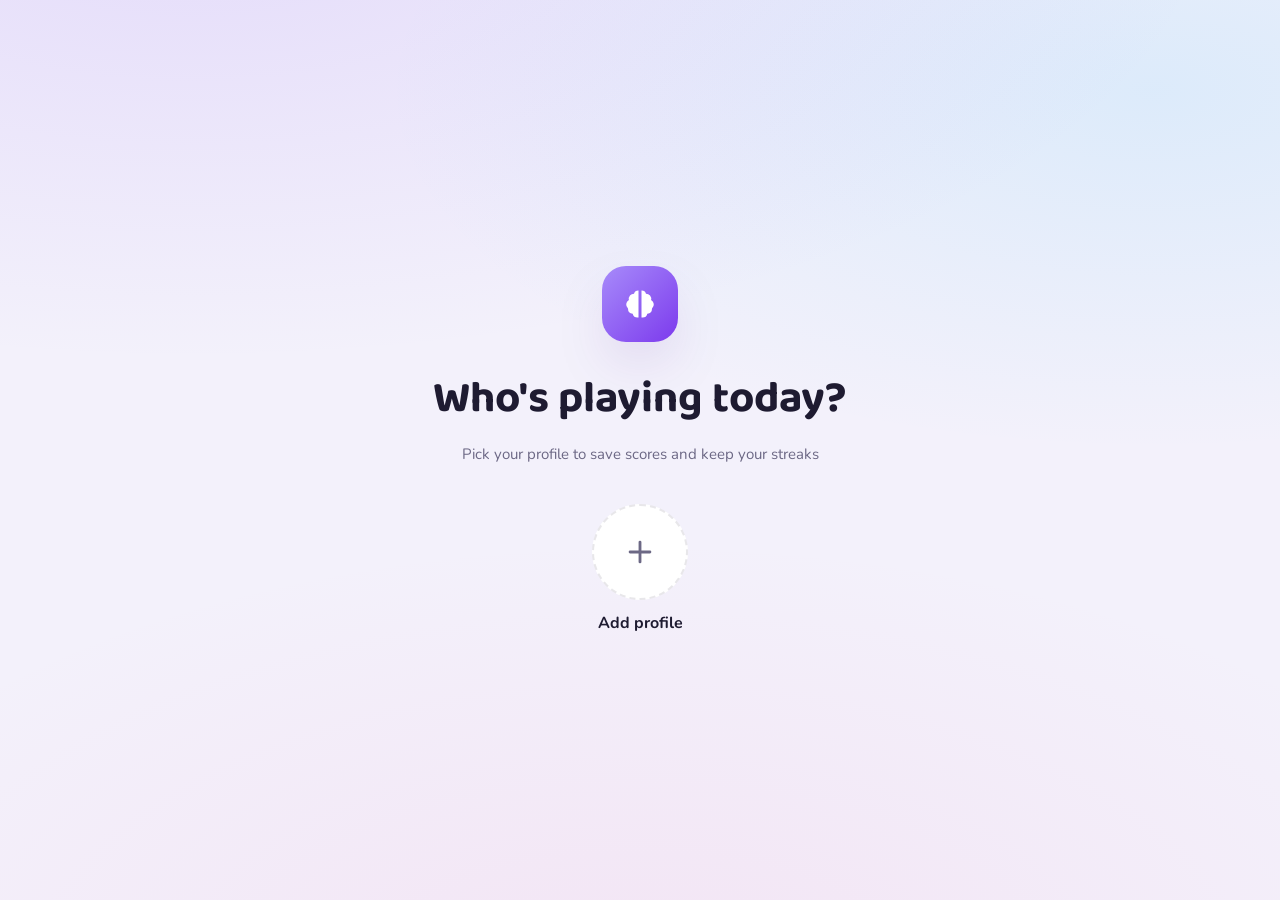
==== index.html @ 61d4f0c3 "deploy: shridhar-tl/arcadami-src@1cf587fac6218dc3daa87ed56bf1c2a52db03178" ====
<!doctype html>
<html lang="en">
  <head>
    <meta charset="UTF-8" />
    <link rel="icon" type="image/svg+xml" href="/favicon.svg" />
    <meta name="viewport" content="width=device-width, initial-scale=1.0, viewport-fit=cover" />
    <meta name="theme-color" content="#7c3aed" />
    <title>Arcadami</title>
    <script type="module" crossorigin src="/assets/index-hFaQFckw.js"></script>
    <link rel="stylesheet" crossorigin href="/assets/index-L5sCD76m.css">
  </head>
  <body>
    <div id="root"></div>
  </body>
</html>
---- assets/index-L5sCD76m.css ----
@font-face{font-family:"Baloo 2";font-style:normal;font-display:swap;font-weight:500;src:url(/assets/baloo-2-devanagari-500-normal-Ddzk8H1G.woff2)format("woff2"),url(/assets/baloo-2-devanagari-500-normal-BGpOhOmM.woff)format("woff");unicode-range:U+900-97F,U+1CD0-1CF9,U+200C-200D,U+20A8,U+20B9,U+20F0,U+25CC,U+A830-A839,U+A8E0-A8FF,U+11B00-11B09}@font-face{font-family:"Baloo 2";font-style:normal;font-display:swap;font-weight:500;src:url(/assets/baloo-2-vietnamese-500-normal-Cj5RGu3k.woff2)format("woff2"),url(/assets/baloo-2-vietnamese-500-normal-ClyrcyJC.woff)format("woff");unicode-range:U+102-103,U+110-111,U+128-129,U+168-169,U+1A0-1A1,U+1AF-1B0,U+300-301,U+303-304,U+308-309,U+323,U+329,U+1EA0-1EF9,U+20AB}@font-face{font-family:"Baloo 2";font-style:normal;font-display:swap;font-weight:500;src:url(/assets/baloo-2-latin-ext-500-normal-Ba7mhTsk.woff2)format("woff2"),url(/assets/baloo-2-latin-ext-500-normal-D1XZow3C.woff)format("woff");unicode-range:U+100-2BA,U+2BD-2C5,U+2C7-2CC,U+2CE-2D7,U+2DD-2FF,U+304,U+308,U+329,U+1D00-1DBF,U+1E00-1E9F,U+1EF2-1EFF,U+2020,U+20A0-20AB,U+20AD-20C0,U+2113,U+2C60-2C7F,U+A720-A7FF}@font-face{font-family:"Baloo 2";font-style:normal;font-display:swap;font-weight:500;src:url(/assets/baloo-2-latin-500-normal-CmLZ27r7.woff2)format("woff2"),url(/assets/baloo-2-latin-500-normal-BSdEhq8m.woff)format("woff");unicode-range:U+??,U+131,U+152-153,U+2BB-2BC,U+2C6,U+2DA,U+2DC,U+304,U+308,U+329,U+2000-206F,U+20AC,U+2122,U+2191,U+2193,U+2212,U+2215,U+FEFF,U+FFFD}@font-face{font-family:"Baloo 2";font-style:normal;font-display:swap;font-weight:600;src:url(/assets/baloo-2-devanagari-600-normal-CuT_xCk5.woff2)format("woff2"),url(/assets/baloo-2-devanagari-600-normal-Cnn1WFYO.woff)format("woff");unicode-range:U+900-97F,U+1CD0-1CF9,U+200C-200D,U+20A8,U+20B9,U+20F0,U+25CC,U+A830-A839,U+A8E0-A8FF,U+11B00-11B09}@font-face{font-family:"Baloo 2";font-style:normal;font-display:swap;font-weight:600;src:url(/assets/baloo-2-vietnamese-600-normal-C5EqHgu0.woff2)format("woff2"),url(/assets/baloo-2-vietnamese-600-normal-CGkk4Wtx.woff)format("woff");unicode-range:U+102-103,U+110-111,U+128-129,U+168-169,U+1A0-1A1,U+1AF-1B0,U+300-301,U+303-304,U+308-309,U+323,U+329,U+1EA0-1EF9,U+20AB}@font-face{font-family:"Baloo 2";font-style:normal;font-display:swap;font-weight:600;src:url(/assets/baloo-2-latin-ext-600-normal-DiVeaYrH.woff2)format("woff2"),url(/assets/baloo-2-latin-ext-600-normal-CFaB2nBN.woff)format("woff");unicode-range:U+100-2BA,U+2BD-2C5,U+2C7-2CC,U+2CE-2D7,U+2DD-2FF,U+304,U+308,U+329,U+1D00-1DBF,U+1E00-1E9F,U+1EF2-1EFF,U+2020,U+20A0-20AB,U+20AD-20C0,U+2113,U+2C60-2C7F,U+A720-A7FF}@font-face{font-family:"Baloo 2";font-style:normal;font-display:swap;font-weight:600;src:url(/assets/baloo-2-latin-600-normal-tIfxVoAe.woff2)format("woff2"),url(/assets/baloo-2-latin-600-normal-B4tNaogw.woff)format("woff");unicode-range:U+??,U+131,U+152-153,U+2BB-2BC,U+2C6,U+2DA,U+2DC,U+304,U+308,U+329,U+2000-206F,U+20AC,U+2122,U+2191,U+2193,U+2212,U+2215,U+FEFF,U+FFFD}@font-face{font-family:"Baloo 2";font-style:normal;font-display:swap;font-weight:700;src:url(/assets/baloo-2-devanagari-700-normal-D37Te3iF.woff2)format("woff2"),url(/assets/baloo-2-devanagari-700-normal-CEIF4sJg.woff)format("woff");unicode-range:U+900-97F,U+1CD0-1CF9,U+200C-200D,U+20A8,U+20B9,U+20F0,U+25CC,U+A830-A839,U+A8E0-A8FF,U+11B00-11B09}@font-face{font-family:"Baloo 2";font-style:normal;font-display:swap;font-weight:700;src:url(/assets/baloo-2-vietnamese-700-normal-h4tlcePq.woff2)format("woff2"),url(/assets/baloo-2-vietnamese-700-normal-DoF59Mjc.woff)format("woff");unicode-range:U+102-103,U+110-111,U+128-129,U+168-169,U+1A0-1A1,U+1AF-1B0,U+300-301,U+303-304,U+308-309,U+323,U+329,U+1EA0-1EF9,U+20AB}@font-face{font-family:"Baloo 2";font-style:normal;font-display:swap;font-weight:700;src:url(/assets/baloo-2-latin-ext-700-normal-Mlh7kdab.woff2)format("woff2"),url(/assets/baloo-2-latin-ext-700-normal-D6LeXASg.woff)format("woff");unicode-range:U+100-2BA,U+2BD-2C5,U+2C7-2CC,U+2CE-2D7,U+2DD-2FF,U+304,U+308,U+329,U+1D00-1DBF,U+1E00-1E9F,U+1EF2-1EFF,U+2020,U+20A0-20AB,U+20AD-20C0,U+2113,U+2C60-2C7F,U+A720-A7FF}@font-face{font-family:"Baloo 2";font-style:normal;font-display:swap;font-weight:700;src:url(/assets/baloo-2-latin-700-normal-CqTg7A15.woff2)format("woff2"),url(/assets/baloo-2-latin-700-normal-Ld3Zm3l2.woff)format("woff");unicode-range:U+??,U+131,U+152-153,U+2BB-2BC,U+2C6,U+2DA,U+2DC,U+304,U+308,U+329,U+2000-206F,U+20AC,U+2122,U+2191,U+2193,U+2212,U+2215,U+FEFF,U+FFFD}@font-face{font-family:Nunito;font-style:normal;font-display:swap;font-weight:400;src:url(/assets/nunito-cyrillic-ext-400-normal-CuPM9foi.woff2)format("woff2"),url(/assets/nunito-cyrillic-ext-400-normal-xaE7D4Sw.woff)format("woff");unicode-range:U+460-52F,U+1C80-1C8A,U+20B4,U+2DE0-2DFF,U+A640-A69F,U+FE2E-FE2F}@font-face{font-family:Nunito;font-style:normal;font-display:swap;font-weight:400;src:url(/assets/nunito-cyrillic-400-normal-xAOo5cBP.woff2)format("woff2"),url(/assets/nunito-cyrillic-400-normal-D1j0u8EH.woff)format("woff");unicode-range:U+301,U+400-45F,U+490-491,U+4B0-4B1,U+2116}@font-face{font-family:Nunito;font-style:normal;font-display:swap;font-weight:400;src:url(/assets/nunito-vietnamese-400-normal-BHkVbP3T.woff2)format("woff2"),url(/assets/nunito-vietnamese-400-normal-DtOtW02z.woff)format("woff");unicode-range:U+102-103,U+110-111,U+128-129,U+168-169,U+1A0-1A1,U+1AF-1B0,U+300-301,U+303-304,U+308-309,U+323,U+329,U+1EA0-1EF9,U+20AB}@font-face{font-family:Nunito;font-style:normal;font-display:swap;font-weight:400;src:url(/assets/nunito-latin-ext-400-normal-i-8OOpdj.woff2)format("woff2"),url(/assets/nunito-latin-ext-400-normal-CjMJVfGn.woff)format("woff");unicode-range:U+100-2BA,U+2BD-2C5,U+2C7-2CC,U+2CE-2D7,U+2DD-2FF,U+304,U+308,U+329,U+1D00-1DBF,U+1E00-1E9F,U+1EF2-1EFF,U+2020,U+20A0-20AB,U+20AD-20C0,U+2113,U+2C60-2C7F,U+A720-A7FF}@font-face{font-family:Nunito;font-style:normal;font-display:swap;font-weight:400;src:url(/assets/nunito-latin-400-normal-r8SDr6Up.woff2)format("woff2"),url(/assets/nunito-latin-400-normal-DKg4f3fz.woff)format("woff");unicode-range:U+??,U+131,U+152-153,U+2BB-2BC,U+2C6,U+2DA,U+2DC,U+304,U+308,U+329,U+2000-206F,U+20AC,U+2122,U+2191,U+2193,U+2212,U+2215,U+FEFF,U+FFFD}@font-face{font-family:Nunito;font-style:normal;font-display:swap;font-weight:600;src:url(/assets/nunito-cyrillic-ext-600-normal-CWPPjBOD.woff2)format("woff2"),url(/assets/nunito-cyrillic-ext-600-normal-vnfu4DTE.woff)format("woff");unicode-range:U+460-52F,U+1C80-1C8A,U+20B4,U+2DE0-2DFF,U+A640-A69F,U+FE2E-FE2F}@font-face{font-family:Nunito;font-style:normal;font-display:swap;font-weight:600;src:url(/assets/nunito-cyrillic-600-normal-DJGQ2h05.woff2)format("woff2"),url(/assets/nunito-cyrillic-600-normal-BUjmtIuu.woff)format("woff");unicode-range:U+301,U+400-45F,U+490-491,U+4B0-4B1,U+2116}@font-face{font-family:Nunito;font-style:normal;font-display:swap;font-weight:600;src:url(/assets/nunito-vietnamese-600-normal-BY8O6Cug.woff2)format("woff2"),url(/assets/nunito-vietnamese-600-normal-DO1RqFw5.woff)format("woff");unicode-range:U+102-103,U+110-111,U+128-129,U+168-169,U+1A0-1A1,U+1AF-1B0,U+300-301,U+303-304,U+308-309,U+323,U+329,U+1EA0-1EF9,U+20AB}@font-face{font-family:Nunito;font-style:normal;font-display:swap;font-weight:600;src:url(/assets/nunito-latin-ext-600-normal-Dd9Zuxh1.woff2)format("woff2"),url(/assets/nunito-latin-ext-600-normal-BKUpuB78.woff)format("woff");unicode-range:U+100-2BA,U+2BD-2C5,U+2C7-2CC,U+2CE-2D7,U+2DD-2FF,U+304,U+308,U+329,U+1D00-1DBF,U+1E00-1E9F,U+1EF2-1EFF,U+2020,U+20A0-20AB,U+20AD-20C0,U+2113,U+2C60-2C7F,U+A720-A7FF}@font-face{font-family:Nunito;font-style:normal;font-display:swap;font-weight:600;src:url(/assets/nunito-latin-600-normal-Br8yIETf.woff2)format("woff2"),url(/assets/nunito-latin-600-normal-Cd0eNu1l.woff)format("woff");unicode-range:U+??,U+131,U+152-153,U+2BB-2BC,U+2C6,U+2DA,U+2DC,U+304,U+308,U+329,U+2000-206F,U+20AC,U+2122,U+2191,U+2193,U+2212,U+2215,U+FEFF,U+FFFD}@font-face{font-family:Nunito;font-style:normal;font-display:swap;font-weight:700;src:url(/assets/nunito-cyrillic-ext-700-normal-BuR0mlCG.woff2)format("woff2"),url(/assets/nunito-cyrillic-ext-700-normal-DfoqN4Gs.woff)format("woff");unicode-range:U+460-52F,U+1C80-1C8A,U+20B4,U+2DE0-2DFF,U+A640-A69F,U+FE2E-FE2F}@font-face{font-family:Nunito;font-style:normal;font-display:swap;font-weight:700;src:url(/assets/nunito-cyrillic-700-normal-DP36NgGt.woff2)format("woff2"),url(/assets/nunito-cyrillic-700-normal-DfHRUDv-.woff)format("woff");unicode-range:U+301,U+400-45F,U+490-491,U+4B0-4B1,U+2116}@font-face{font-family:Nunito;font-style:normal;font-display:swap;font-weight:700;src:url(/assets/nunito-vietnamese-700-normal-Ch8EUCfz.woff2)format("woff2"),url(/assets/nunito-vietnamese-700-normal-C9SQsXvj.woff)format("woff");unicode-range:U+102-103,U+110-111,U+128-129,U+168-169,U+1A0-1A1,U+1AF-1B0,U+300-301,U+303-304,U+308-309,U+323,U+329,U+1EA0-1EF9,U+20AB}@font-face{font-family:Nunito;font-style:normal;font-display:swap;font-weight:700;src:url(/assets/nunito-latin-ext-700-normal-BWeMsAzO.woff2)format("woff2"),url(/assets/nunito-latin-ext-700-normal-D4woHhbd.woff)format("woff");unicode-range:U+100-2BA,U+2BD-2C5,U+2C7-2CC,U+2CE-2D7,U+2DD-2FF,U+304,U+308,U+329,U+1D00-1DBF,U+1E00-1E9F,U+1EF2-1EFF,U+2020,U+20A0-20AB,U+20AD-20C0,U+2113,U+2C60-2C7F,U+A720-A7FF}@font-face{font-family:Nunito;font-style:normal;font-display:swap;font-weight:700;src:url(/assets/nunito-latin-700-normal-Dort48En.woff2)format("woff2"),url(/assets/nunito-latin-700-normal-OcDqTBcA.woff)format("woff");unicode-range:U+??,U+131,U+152-153,U+2BB-2BC,U+2C6,U+2DA,U+2DC,U+304,U+308,U+329,U+2000-206F,U+20AC,U+2122,U+2191,U+2193,U+2212,U+2215,U+FEFF,U+FFFD}.theme-purple{--eui-primary:#a855f7;--eui-primary-hover:#9333ea;--eui-primary-subtle:#f3e8ff;--eui-primary-border:#e9d5ff;--eui-bg-hover:#faf5ff}.theme-purple.mode-dark,.theme-purple .mode-dark,body.mode-dark .theme-purple{--eui-primary:#9333ea;--eui-primary-hover:#a855f7;--eui-primary-subtle:#3b0764;--eui-primary-border:#581c87;--eui-bg-hover:#3b0764}*{box-sizing:border-box;-webkit-tap-highlight-color:transparent}html,body{overscroll-behavior:none;min-height:100dvh;margin:0;padding:0}body{-webkit-user-select:none;user-select:none;-webkit-touch-callout:none;color:var(--eui-text-primary,#1e1b31);-webkit-font-smoothing:antialiased;background-color:#f3f1fb;background-image:radial-gradient(80% 50% at 15% -10%,#8b5cf624,#0000),radial-gradient(60% 40% at 90% 10%,#38bdf81f,#0000),radial-gradient(70% 50% at 50% 110%,#f472b61a,#0000);background-position:0 0;background-repeat:repeat;background-size:auto;background-attachment:fixed;background-origin:padding-box;background-clip:border-box;font-family:Nunito,Segoe UI,system-ui,sans-serif;font-size:16px}body.mode-dark{color:var(--eui-text-primary,#e7e4f7);background-color:#14121f;background-image:radial-gradient(80% 50% at 15% -10%,#8b5cf629,#0000),radial-gradient(60% 40% at 90% 10%,#38bdf81a,#0000),radial-gradient(70% 50% at 50% 110%,#f472b614,#0000);background-position:0 0;background-repeat:repeat;background-size:auto;background-attachment:fixed;background-origin:padding-box;background-clip:border-box}h1,h2,h3,h4,h5{margin:0;font-family:"Baloo 2",Nunito,Segoe UI,system-ui,sans-serif}button{font-family:inherit}input,textarea,[contenteditable]{-webkit-user-select:text;user-select:text}:root{--gg-radius-lg:22px;--gg-radius-md:14px;--gg-radius-sm:10px;--gg-surface:#fff;--gg-surface-2:#f6f4fd;--gg-border:#1e1b311a;--gg-shadow:0 10px 30px -12px #4c1d9540;--gg-shadow-lg:0 24px 60px -20px #4c1d9559;--gg-text:#1e1b31;--gg-text-muted:#6c6885;--gg-cat-memory:#8b5cf6;--gg-cat-concentration:#f59e0b;--gg-cat-logic:#3b82f6;--gg-cat-spatial:#10b981;--gg-cat-math:#ef4444;--gg-cat-language:#ec4899;--gg-cat-knowledge:#14b8a6;--gg-cat-casual:#f97316;--gg-cat-magic:#7c3aed}body.mode-dark{--gg-surface:#201d33;--gg-surface-2:#282442;--gg-border:#e7e4f71f;--gg-shadow:0 10px 30px -12px #0000008c;--gg-shadow-lg:0 24px 60px -20px #000000a6;--gg-text:#e7e4f7;--gg-text-muted:#a29dbf}.eui-modal-overlay{height:100dvh;padding-bottom:max(1rem, env(safe-area-inset-bottom,0px))}.eui-modal{max-height:calc(100dvh - 2rem)}.eui-modal-footer{padding-bottom:calc(.75rem + env(safe-area-inset-bottom,0px))}@media (width<=640px){.eui-modal-overlay{padding-bottom:0}.eui-modal{max-height:100%}}@keyframes gg-pop-in{0%{opacity:0;transform:scale(.6)}70%{transform:scale(1.06)}to{opacity:1;transform:scale(1)}}@keyframes gg-bounce-in{0%{opacity:0;transform:translateY(-24px)scale(.9)}60%{opacity:1;transform:translateY(4px)scale(1.02)}to{transform:translateY(0)scale(1)}}@keyframes gg-float{0%,to{transform:translateY(0)}50%{transform:translateY(-8px)}}@keyframes gg-wiggle{0%,to{transform:rotate(0)}25%{transform:rotate(-4deg)}75%{transform:rotate(4deg)}}@keyframes gg-shake{0%,to{transform:translate(0)}20%{transform:translate(-8px)}40%{transform:translate(8px)}60%{transform:translate(-6px)}80%{transform:translate(6px)}}@keyframes gg-pulse-glow{0%,to{box-shadow:0 0 #8b5cf673}50%{box-shadow:0 0 0 12px #8b5cf600}}@keyframes gg-spin{to{transform:rotate(360deg)}}:root{--eui-bg:#fff;--eui-bg-subtle:#f9fafb;--eui-bg-hover:#eff6ff;--eui-text:#1f2937;--eui-text-muted:#6b7280;--eui-text-disabled:#9ca3af;--eui-text-on-primary:#fff;--eui-border:#d1d5db;--eui-border-subtle:#e5e7eb;--eui-primary:#3b82f6;--eui-primary-hover:#2563eb;--eui-primary-subtle:#dbeafe;--eui-primary-border:#bfdbfe;--eui-shadow:0 4px 16px 0 #0000001f;--eui-font-family:"Inter", system-ui, -apple-system, sans-serif;--eui-radius-sm:.25rem;--eui-radius-md:.375rem;--eui-control-h-xs:1.625rem;--eui-control-h-sm:1.75rem;--eui-control-h-md:1.9375rem;--eui-control-h-lg:2.1875rem;--eui-control-h-xl:2.375rem}[class*=eui-]{scrollbar-width:thin;scrollbar-color:var(--eui-border) transparent}[class*=eui-]::-webkit-scrollbar{width:6px;height:6px}[class*=eui-]::-webkit-scrollbar-track{background:0 0}[class*=eui-]::-webkit-scrollbar-thumb{background-color:var(--eui-border);border-radius:3px}[class*=eui-]::-webkit-scrollbar-thumb:hover{background-color:var(--eui-text-muted)}[class*=eui-]::-webkit-scrollbar-corner{background:0 0}.eui-visually-hidden{clip:rect(0, 0, 0, 0);white-space:nowrap;border:0;width:1px;height:1px;margin:-1px;padding:0;position:absolute;overflow:hidden}body.mode-dark{--eui-bg:#1f2937;--eui-bg-subtle:#111827;--eui-bg-hover:#1e3a5f;--eui-text:#e5e7eb;--eui-text-muted:#9ca3af;--eui-text-disabled:#6b7280;--eui-text-on-primary:#fff;--eui-border:#4b5563;--eui-border-subtle:#374151;--eui-primary:#2563eb;--eui-primary-hover:#3b82f6;--eui-primary-subtle:#1e3a5f;--eui-primary-border:#1d4ed8;--eui-shadow:0 4px 16px 0 #0006}.eui-button{appearance:none;font-family:inherit;font-size:inherit;color:inherit;cursor:pointer;background:0 0;border:none;margin:0;padding:0;line-height:1;text-decoration:none}.eui-button:focus{outline:none}.eui-button:disabled{cursor:not-allowed}.eui-button{box-sizing:border-box;min-height:var(--eui-control-h-md);-webkit-user-select:none;user-select:none;letter-spacing:.01em;font-weight:500;font-family:var(--eui-font-family);justify-content:center;align-items:center;transition:background-color .15s,color .15s,border-color .15s,box-shadow .15s,transform .1s;display:inline-flex;position:relative}.eui-button:focus-visible{box-shadow:0 0 0 2px var(--eui-bg), 0 0 0 4px var(--eui-primary);outline:none}.eui-button:active:not(.eui-button-disabled){transform:scale(.97)}.eui-button.eui-button-xs{min-height:var(--eui-control-h-xs);gap:.2rem;padding:.25rem .5rem;font-size:.6875rem;line-height:1.3}.eui-button.eui-button-sm{min-height:var(--eui-control-h-sm);gap:.25rem;padding:.3125rem .625rem;font-size:.75rem;line-height:1.3}.eui-button.eui-button-md{min-height:var(--eui-control-h-md);gap:.3rem;padding:.375rem .75rem;font-size:.8125rem;line-height:1.3}.eui-button.eui-button-lg{min-height:var(--eui-control-h-lg);gap:.35rem;padding:.4375rem .95rem;font-size:.875rem;line-height:1.3}.eui-button.eui-button-xl{min-height:var(--eui-control-h-xl);gap:.4rem;padding:.5rem 1.15rem;font-size:.9375rem;line-height:1.3}.eui-button.eui-button-icon-xs{min-height:var(--eui-control-h-xs);min-width:var(--eui-control-h-xs);padding:.2rem}.eui-button.eui-button-icon-sm{min-height:var(--eui-control-h-sm);min-width:var(--eui-control-h-sm);padding:.3rem}.eui-button.eui-button-icon-md{min-height:var(--eui-control-h-md);min-width:var(--eui-control-h-md);padding:.375rem}.eui-button.eui-button-icon-lg{min-height:var(--eui-control-h-lg);min-width:var(--eui-control-h-lg);padding:.45rem}.eui-button.eui-button-icon-xl{min-height:var(--eui-control-h-xl);min-width:var(--eui-control-h-xl);padding:.55rem}.eui-button.eui-button-default{border-radius:var(--eui-radius-md)}.eui-button.eui-button-outlined{border-radius:var(--eui-radius-md);border:1px solid}.eui-button.eui-button-rounded{border-radius:9999px}.eui-button.eui-button-sharp{border-radius:0}.eui-button.eui-button-plain{border-radius:var(--eui-radius-md)}.eui-button.eui-button-shadow{box-shadow:0 1px 2px #0000000d}.eui-button.eui-button-shadow:hover:not(.eui-button-disabled){box-shadow:0 1px 3px #0000001a,0 1px 2px -1px #0000001a}.eui-button.eui-button-shadow:active:not(.eui-button-disabled){box-shadow:0 1px 2px #0000000d}.eui-button.eui-button-link-type:hover{text-decoration:underline}.eui-button.eui-button-disabled{opacity:.45;cursor:not-allowed;pointer-events:none}.eui-button.eui-button-full-width{width:100%;display:flex}.eui-button:not(.eui-button-disabled){cursor:pointer}.eui-button .eui-visually-hidden{clip:rect(0, 0, 0, 0);white-space:nowrap;border:0;width:1px;height:1px;margin:-1px;padding:0;position:absolute;overflow:hidden}.eui-button .eui-button-spinner{flex-shrink:0;animation:.75s linear infinite eui-spin}.eui-button .eui-button-icon-xs-size{flex-shrink:0;width:.65rem;height:.65rem}.eui-button .eui-button-icon-sm-size{flex-shrink:0;width:.8rem;height:.8rem}.eui-button .eui-button-icon-md-size{flex-shrink:0;width:.95rem;height:.95rem}.eui-button .eui-button-icon-lg-size{flex-shrink:0;width:1.1rem;height:1.1rem}.eui-button .eui-button-icon-xl-size{flex-shrink:0;width:1.3rem;height:1.3rem}.eui-button .eui-button-label{white-space:nowrap}.eui-button.eui-button-variant-default,.eui-button.eui-button-variant-secondary{background-color:var(--eui-btn-default-bg,#4b5563);color:#fff}.eui-button.eui-button-variant-default:hover:not(.eui-button-disabled),.eui-button.eui-button-variant-secondary:hover:not(.eui-button-disabled){background-color:var(--eui-btn-default-hover,#374151)}.eui-button.eui-button-variant-default:active:not(.eui-button-disabled),.eui-button.eui-button-variant-secondary:active:not(.eui-button-disabled){background-color:var(--eui-btn-default-active,#1f2937)}.eui-button.eui-button-variant-default.eui-button-outlined,.eui-button.eui-button-variant-secondary.eui-button-outlined{color:var(--eui-btn-default-bg,#4b5563);border-color:var(--eui-btn-default-bg,#4b5563);background-color:#0000}.eui-button.eui-button-variant-default.eui-button-outlined:hover:not(.eui-button-disabled),.eui-button.eui-button-variant-secondary.eui-button-outlined:hover:not(.eui-button-disabled){background-color:#4b556314}.eui-button.eui-button-variant-default.eui-button-outlined:active:not(.eui-button-disabled),.eui-button.eui-button-variant-secondary.eui-button-outlined:active:not(.eui-button-disabled){background-color:#4b556326}.eui-button.eui-button-variant-default.eui-button-plain,.eui-button.eui-button-variant-secondary.eui-button-plain{color:var(--eui-text);background-color:#0000}.eui-button.eui-button-variant-default.eui-button-plain:hover:not(.eui-button-disabled),.eui-button.eui-button-variant-secondary.eui-button-plain:hover:not(.eui-button-disabled){background-color:#6b72801a}.eui-button.eui-button-variant-default.eui-button-plain:active:not(.eui-button-disabled),.eui-button.eui-button-variant-secondary.eui-button-plain:active:not(.eui-button-disabled){background-color:#6b72802e}.eui-button.eui-button-variant-primary{background-color:var(--eui-primary);color:var(--eui-text-on-primary)}.eui-button.eui-button-variant-primary:hover:not(.eui-button-disabled){background-color:var(--eui-primary-hover)}.eui-button.eui-button-variant-primary:active:not(.eui-button-disabled){background-color:var(--eui-primary-hover);filter:brightness(.92)}.eui-button.eui-button-variant-primary.eui-button-outlined{color:var(--eui-primary);border-color:var(--eui-primary);background-color:#0000}.eui-button.eui-button-variant-primary.eui-button-outlined:hover:not(.eui-button-disabled){background-color:var(--eui-primary-subtle)}.eui-button.eui-button-variant-primary.eui-button-outlined:active:not(.eui-button-disabled){background-color:var(--eui-primary-subtle);filter:brightness(.95)}.eui-button.eui-button-variant-primary.eui-button-plain{color:var(--eui-primary);background-color:#0000}.eui-button.eui-button-variant-primary.eui-button-plain:hover:not(.eui-button-disabled){background-color:var(--eui-primary-subtle)}.eui-button.eui-button-variant-primary.eui-button-plain:active:not(.eui-button-disabled){background-color:var(--eui-primary-subtle);filter:brightness(.95)}.eui-button.eui-button-variant-success{color:#fff;background-color:#16a34a}.eui-button.eui-button-variant-success:hover:not(.eui-button-disabled){background-color:#15803d}.eui-button.eui-button-variant-success:active:not(.eui-button-disabled){background-color:#166534}.eui-button.eui-button-variant-success.eui-button-outlined{color:#16a34a;background-color:#0000;border-color:#16a34a}.eui-button.eui-button-variant-success.eui-button-outlined:hover:not(.eui-button-disabled){background-color:#16a34a14}.eui-button.eui-button-variant-success.eui-button-outlined:active:not(.eui-button-disabled){background-color:#16a34a26}.eui-button.eui-button-variant-success.eui-button-plain{color:#16a34a;background-color:#0000}.eui-button.eui-button-variant-success.eui-button-plain:hover:not(.eui-button-disabled){background-color:#16a34a14}.eui-button.eui-button-variant-success.eui-button-plain:active:not(.eui-button-disabled){background-color:#16a34a26}.eui-button.eui-button-variant-warning{color:#422006;background-color:#f59e0b}.eui-button.eui-button-variant-warning:hover:not(.eui-button-disabled){background-color:#d97706}.eui-button.eui-button-variant-warning:active:not(.eui-button-disabled){background-color:#b45309}.eui-button.eui-button-variant-warning.eui-button-outlined{color:#d97706;background-color:#0000;border-color:#d97706}.eui-button.eui-button-variant-warning.eui-button-outlined:hover:not(.eui-button-disabled){background-color:#f59e0b14}.eui-button.eui-button-variant-warning.eui-button-outlined:active:not(.eui-button-disabled){background-color:#f59e0b26}.eui-button.eui-button-variant-warning.eui-button-plain{color:#d97706;background-color:#0000}.eui-button.eui-button-variant-warning.eui-button-plain:hover:not(.eui-button-disabled){background-color:#f59e0b14}.eui-button.eui-button-variant-warning.eui-button-plain:active:not(.eui-button-disabled){background-color:#f59e0b26}.eui-button.eui-button-variant-danger{color:#fff;background-color:#dc2626}.eui-button.eui-button-variant-danger:hover:not(.eui-button-disabled){background-color:#b91c1c}.eui-button.eui-button-variant-danger:active:not(.eui-button-disabled){background-color:#991b1b}.eui-button.eui-button-variant-danger.eui-button-outlined{color:#dc2626;background-color:#0000;border-color:#dc2626}.eui-button.eui-button-variant-danger.eui-button-outlined:hover:not(.eui-button-disabled){background-color:#dc262614}.eui-button.eui-button-variant-danger.eui-button-outlined:active:not(.eui-button-disabled){background-color:#dc262626}.eui-button.eui-button-variant-danger.eui-button-plain{color:#dc2626;background-color:#0000}.eui-button.eui-button-variant-danger.eui-button-plain:hover:not(.eui-button-disabled){background-color:#dc262614}.eui-button.eui-button-variant-danger.eui-button-plain:active:not(.eui-button-disabled){background-color:#dc262626}.eui-button.eui-button-variant-info{color:#fff;background-color:#0891b2}.eui-button.eui-button-variant-info:hover:not(.eui-button-disabled){background-color:#0e7490}.eui-button.eui-button-variant-info:active:not(.eui-button-disabled){background-color:#155e75}.eui-button.eui-button-variant-info.eui-button-outlined{color:#0891b2;background-color:#0000;border-color:#0891b2}.eui-button.eui-button-variant-info.eui-button-outlined:hover:not(.eui-button-disabled){background-color:#0891b214}.eui-button.eui-button-variant-info.eui-button-outlined:active:not(.eui-button-disabled){background-color:#0891b226}.eui-button.eui-button-variant-info.eui-button-plain{color:#0891b2;background-color:#0000}.eui-button.eui-button-variant-info.eui-button-plain:hover:not(.eui-button-disabled){background-color:#0891b214}.eui-button.eui-button-variant-info.eui-button-plain:active:not(.eui-button-disabled){background-color:#0891b226}@keyframes eui-spin{0%{transform:rotate(0)}to{transform:rotate(360deg)}}.eui-link{--eui-link-color:var(--eui-primary);--eui-link-color-hover:var(--eui-primary-hover);--eui-link-color-visited:#7c3aed;color:var(--eui-link-color);font-family:var(--eui-font-family);cursor:pointer;text-decoration:none;transition:color .15s,text-decoration-color .15s}.eui-link:hover{color:var(--eui-link-color-hover);text-decoration:underline}.eui-link:visited{color:var(--eui-link-color-visited)}.eui-link:focus{outline:2px solid var(--eui-primary);outline-offset:2px;border-radius:var(--eui-radius-sm)}.eui-link.eui-link-disabled{color:var(--eui-text-disabled);cursor:not-allowed;pointer-events:none;text-decoration:none}.eui-link.eui-link-disabled:hover{color:var(--eui-text-disabled);text-decoration:none}.eui-link .eui-visually-hidden{clip:rect(0, 0, 0, 0);white-space:nowrap;border:0;width:1px;height:1px;margin:-1px;padding:0;position:absolute;overflow:hidden}.eui-tooltip{border-radius:var(--eui-radius-sm);white-space:pre-wrap;word-break:break-word;pointer-events:auto;z-index:9999;max-width:32rem;box-shadow:var(--eui-shadow);color:#f9fafb;opacity:0;background-color:#1f2937;border:1px solid #374151;padding:.375rem .5rem;font-size:.75rem;line-height:1.5;transition:opacity .2s;position:fixed}.eui-tooltip.eui-tooltip-visible{opacity:.92}.eui-text-input-wrap-outer{flex-direction:column;gap:.25rem;width:100%;display:inline-flex}.eui-text-input-wrap{align-items:stretch;width:100%;display:flex;position:relative}.eui-text-input{box-sizing:border-box;width:100%;min-height:var(--eui-control-h-md);border:1px solid var(--eui-border);border-radius:var(--eui-radius-sm);background-color:var(--eui-bg);color:var(--eui-text);font-family:var(--eui-font-family);padding:.375rem .75rem;font-size:.8125rem;line-height:1.3;transition:border-color .15s,box-shadow .15s}.eui-text-input.eui-text-input-xs{min-height:var(--eui-control-h-xs);padding:.25rem .5rem;font-size:.6875rem}.eui-text-input.eui-text-input-sm{min-height:var(--eui-control-h-sm);padding:.3125rem .625rem;font-size:.75rem}.eui-text-input.eui-text-input-md{min-height:var(--eui-control-h-md);padding:.375rem .75rem;font-size:.8125rem}.eui-text-input.eui-text-input-lg{min-height:var(--eui-control-h-lg);padding:.4375rem .875rem;font-size:.875rem}.eui-text-input.eui-text-input-xl{min-height:var(--eui-control-h-xl);padding:.5rem 1rem;font-size:.9375rem}.eui-text-input::placeholder{color:var(--eui-text-muted)}.eui-text-input:focus{box-shadow:0 0 0 2px var(--eui-primary);border-color:#0000;outline:none}.eui-text-input.eui-text-input-readonly{background-color:var(--eui-bg-subtle)}.eui-text-input.eui-text-input-disabled{background-color:var(--eui-bg-subtle);color:var(--eui-text-disabled);cursor:not-allowed;opacity:.6}.eui-text-input.eui-text-input-error{border-color:#dc2626}.eui-text-input.eui-text-input-error:focus{box-shadow:0 0 0 2px #dc2626}.eui-text-input.eui-text-input-has-left{padding-left:2.5rem!important}.eui-text-input.eui-text-input-has-right{padding-right:2.5rem!important}@media (hover:none) and (pointer:coarse){.eui-text-input,.eui-text-input.eui-text-input-xs,.eui-text-input.eui-text-input-sm,.eui-text-input.eui-text-input-md,.eui-text-input.eui-text-input-lg,.eui-text-input.eui-text-input-xl{font-size:16px}}.eui-text-input-icon{pointer-events:none;align-items:center;display:flex;position:absolute;top:0;bottom:0}.eui-text-input-icon.eui-text-input-icon-left{padding-left:.75rem;left:0}.eui-text-input-icon.eui-text-input-icon-right{padding-right:.75rem;right:0}.eui-text-input-icon svg,.eui-text-input-icon .eui-text-input-icon-inner{width:1rem;height:1rem;color:var(--eui-text-muted)}.eui-text-input-clear{border-radius:var(--eui-radius-sm);width:1.5rem;height:1.5rem;color:var(--eui-text-muted);cursor:pointer;background:0 0;border:none;justify-content:center;align-items:center;margin:0;padding:0;transition:background-color .15s,color .15s;display:inline-flex;position:absolute;top:50%;right:.5rem;transform:translateY(-50%)}.eui-text-input-clear:hover{background-color:var(--eui-bg-subtle);color:var(--eui-text)}.eui-text-input-clear:focus-visible{outline:2px solid var(--eui-primary);outline-offset:1px}.eui-text-input-clear svg{width:.85rem;height:.85rem}.eui-text-input-helper{color:var(--eui-text-muted);font-size:.75rem;line-height:1.3}.eui-text-input-error-message{color:#dc2626;font-size:.75rem;line-height:1.3}@keyframes eui-modal-fade-in{0%{opacity:0}to{opacity:1}}@keyframes eui-modal-pop-in{0%{opacity:0;transform:translateY(8px)scale(.98)}to{opacity:1;transform:translateY(0)scale(1)}}.eui-modal-overlay{z-index:9999;-webkit-backdrop-filter:blur(4px);background-color:#0f172a8c;justify-content:center;align-items:center;padding:1rem;animation:.18s ease-out eui-modal-fade-in;display:flex;position:fixed;inset:0}.eui-modal{background-color:var(--eui-bg);width:100%;max-height:calc(100vh - 2rem);color:var(--eui-text);border:1px solid var(--eui-border);opacity:1;border-radius:12px;outline:none;flex-direction:column;animation:.22s cubic-bezier(.16,1,.3,1) eui-modal-pop-in;display:flex;position:relative;overflow:hidden;transform:scale(1);box-shadow:0 1px 3px #0000000d,0 20px 50px -10px #00000040,0 8px 20px -8px #00000026}.eui-modal.eui-modal-sm{max-width:28rem}.eui-modal.eui-modal-md{max-width:32rem}.eui-modal.eui-modal-lg{max-width:42rem}.eui-modal.eui-modal-xl{max-width:56rem}.eui-modal.eui-modal-fullScreen{border:none;border-radius:0;width:100%;max-width:none;height:100%;max-height:100%}@media (prefers-reduced-motion:reduce){.eui-modal-overlay,.eui-modal{animation:none}}@media (width<=640px){.eui-modal-overlay{align-items:stretch;padding:0}.eui-modal{border-radius:0;max-height:100%}.eui-modal.eui-modal-sm,.eui-modal.eui-modal-md,.eui-modal.eui-modal-lg,.eui-modal.eui-modal-xl{width:100%;max-width:none;height:100%}}.eui-modal-header{border-bottom:1px solid var(--eui-border);background-color:var(--eui-bg);z-index:1;flex-shrink:0;justify-content:space-between;align-items:center;padding:.75rem 1.25rem;display:flex;position:sticky;top:0}.eui-modal-title{color:var(--eui-text);margin:0;font-size:1rem;font-weight:600;line-height:1.4}.eui-modal-close{appearance:none;font-family:inherit;font-size:inherit;line-height:inherit;color:inherit;cursor:pointer;background:0 0;border:none;margin:0;padding:0;transition:background-color .15s,color .15s,border-color .15s}.eui-modal-close:focus{outline:none}.eui-modal-close:disabled{cursor:not-allowed}.eui-modal-close{border-radius:var(--eui-radius-sm);color:var(--eui-text-muted);justify-content:center;align-items:center;padding:.25rem;display:flex}.eui-modal-close svg{width:1.125rem;height:1.125rem}.eui-modal-close:hover{color:var(--eui-text);background-color:var(--eui-bg-hover)}.eui-modal-close:focus-visible{outline:2px solid var(--eui-primary);outline-offset:1px}.eui-modal-body{scrollbar-width:thin;flex:auto;min-height:0;padding:1.25rem 1.25rem 1.5rem;overflow:hidden auto}.eui-modal-body::-webkit-scrollbar{width:8px}.eui-modal-body::-webkit-scrollbar-thumb{background-color:var(--eui-border);border-radius:4px}.eui-modal-body::-webkit-scrollbar-thumb:hover{background-color:var(--eui-text-muted)}.eui-modal-body.eui-modal-body-no-title{padding-top:1.75rem}.eui-modal-close-floating{appearance:none;font-family:inherit;font-size:inherit;line-height:inherit;color:inherit;cursor:pointer;background:0 0;border:none;margin:0;padding:0;transition:background-color .15s,color .15s,border-color .15s}.eui-modal-close-floating:focus{outline:none}.eui-modal-close-floating:disabled{cursor:not-allowed}.eui-modal-close-floating{z-index:10;border-radius:var(--eui-radius-sm);color:var(--eui-text-muted);justify-content:center;align-items:center;padding:.25rem;display:flex;position:absolute;top:.75rem;right:.75rem}.eui-modal-close-floating svg{width:1.125rem;height:1.125rem}.eui-modal-close-floating:hover{color:var(--eui-text);background-color:var(--eui-bg-hover)}.eui-modal-close-floating:focus-visible{outline:2px solid var(--eui-primary);outline-offset:1px}.eui-modal-footer{border-top:1px solid var(--eui-border);background-color:var(--eui-bg);z-index:1;flex-shrink:0;justify-content:flex-end;align-items:center;gap:.5rem;padding:.75rem 1.25rem;display:flex;position:sticky;bottom:0}.eui-select-button{display:inline-flex}.eui-select-button.eui-select-button-full{width:100%;display:flex}.eui-select-button.eui-select-button-full .eui-select-button-item{flex:1 1 0}.eui-select-button.eui-select-button-disabled{opacity:.5}.eui-select-button.eui-select-button-variant-default.eui-select-button-horizontal{flex-direction:row}.eui-select-button.eui-select-button-variant-default.eui-select-button-horizontal .eui-select-button-item{border-right:none}.eui-select-button.eui-select-button-variant-default.eui-select-button-horizontal .eui-select-button-item.eui-select-button-item-first{border-radius:var(--eui-radius-md) 0 0 var(--eui-radius-md)}.eui-select-button.eui-select-button-variant-default.eui-select-button-horizontal .eui-select-button-item.eui-select-button-item-last{border-radius:0 var(--eui-radius-md) var(--eui-radius-md) 0;border-right:1px solid var(--eui-border)}.eui-select-button.eui-select-button-variant-default.eui-select-button-horizontal .eui-select-button-item.eui-select-button-item-middle{border-radius:0}.eui-select-button.eui-select-button-variant-default.eui-select-button-horizontal .eui-select-button-item.eui-select-button-item-selected{border-right:1px solid var(--eui-primary)}.eui-select-button.eui-select-button-variant-default.eui-select-button-horizontal .eui-select-button-item.eui-theme-secondary.eui-select-button-item-selected{border-right-color:#475569}.eui-select-button.eui-select-button-variant-default.eui-select-button-horizontal .eui-select-button-item.eui-theme-success.eui-select-button-item-selected{border-right-color:#10b981}.eui-select-button.eui-select-button-variant-default.eui-select-button-horizontal .eui-select-button-item.eui-theme-dark.eui-select-button-item-selected{border-right-color:#1f2937}.eui-select-button.eui-select-button-variant-default.eui-select-button-vertical{flex-direction:column}.eui-select-button.eui-select-button-variant-default.eui-select-button-vertical .eui-select-button-item{border-bottom:none}.eui-select-button.eui-select-button-variant-default.eui-select-button-vertical .eui-select-button-item.eui-select-button-item-first{border-radius:var(--eui-radius-md) var(--eui-radius-md) 0 0}.eui-select-button.eui-select-button-variant-default.eui-select-button-vertical .eui-select-button-item.eui-select-button-item-last{border-radius:0 0 var(--eui-radius-md) var(--eui-radius-md);border-bottom:1px solid var(--eui-border)}.eui-select-button.eui-select-button-variant-default.eui-select-button-vertical .eui-select-button-item.eui-select-button-item-middle{border-radius:0}.eui-select-button.eui-select-button-variant-default.eui-select-button-vertical .eui-select-button-item.eui-select-button-item-selected{border-bottom:1px solid var(--eui-primary)}.eui-select-button.eui-select-button-variant-default.eui-select-button-vertical .eui-select-button-item.eui-theme-secondary.eui-select-button-item-selected{border-bottom-color:#475569}.eui-select-button.eui-select-button-variant-default.eui-select-button-vertical .eui-select-button-item.eui-theme-success.eui-select-button-item-selected{border-bottom-color:#10b981}.eui-select-button.eui-select-button-variant-default.eui-select-button-vertical .eui-select-button-item.eui-theme-dark.eui-select-button-item-selected{border-bottom-color:#1f2937}.eui-select-button.eui-select-button-variant-segmented{background-color:var(--eui-bg-subtle);border-radius:999px;gap:0;padding:.1875rem}.eui-select-button.eui-select-button-variant-segmented.eui-select-button-horizontal{flex-direction:row}.eui-select-button.eui-select-button-variant-segmented.eui-select-button-vertical{flex-direction:column}.eui-select-button.eui-select-button-variant-segmented .eui-select-button-item{color:var(--eui-text-muted);background-color:#0000;border:none;border-radius:999px;font-weight:500;position:relative}.eui-select-button.eui-select-button-variant-segmented .eui-select-button-item:not(:last-child):after{content:"";background-color:var(--eui-border);opacity:.5;width:1px;transition:opacity .15s;position:absolute;top:25%;bottom:25%}.eui-select-button.eui-select-button-variant-segmented .eui-select-button-item.eui-select-button-horizontal-tail:after,.eui-select-button.eui-select-button-variant-segmented .eui-select-button-item:not(:last-child):after{right:0}.eui-select-button.eui-select-button-variant-segmented .eui-select-button-item.eui-select-button-item-selected:after,.eui-select-button.eui-select-button-variant-segmented .eui-select-button-item.eui-select-button-item-selected+.eui-select-button-item:after,.eui-select-button.eui-select-button-variant-segmented .eui-select-button-item:hover:after{opacity:0}.eui-select-button.eui-select-button-variant-segmented .eui-select-button-item:focus{box-shadow:0 0 0 2px var(--eui-primary);z-index:10;outline:none}.eui-select-button.eui-select-button-variant-segmented .eui-select-button-item:hover:not(:disabled):not(.eui-select-button-item-disabled):not(.eui-select-button-item-selected){color:var(--eui-text);background-color:var(--eui-bg-hover)}.eui-select-button.eui-select-button-variant-segmented .eui-select-button-item.eui-select-button-item-selected{background-color:var(--eui-bg);color:var(--eui-text);box-shadow:var(--eui-shadow);border:none}.eui-select-button.eui-select-button-variant-pill{gap:.5rem}.eui-select-button.eui-select-button-variant-pill.eui-select-button-horizontal{flex-flow:wrap}.eui-select-button.eui-select-button-variant-pill.eui-select-button-vertical{flex-direction:column}.eui-select-button.eui-select-button-variant-pill .eui-select-button-item{border:1px solid var(--eui-border);border-radius:999px}.eui-select-button.eui-select-button-variant-pill .eui-select-button-item:focus{box-shadow:0 0 0 2px var(--eui-primary);outline:none}.eui-select-button.eui-select-button-variant-underline{border-bottom:1px solid var(--eui-border)}.eui-select-button.eui-select-button-variant-underline.eui-select-button-horizontal{flex-direction:row}.eui-select-button.eui-select-button-variant-underline.eui-select-button-vertical{flex-direction:column}.eui-select-button.eui-select-button-variant-underline .eui-select-button-item{color:var(--eui-text-muted);background-color:#0000;border:none;border-bottom:2px solid #0000;border-radius:0;margin-bottom:-1px;position:relative}.eui-select-button.eui-select-button-variant-underline .eui-select-button-item:focus{box-shadow:0 0 0 2px var(--eui-primary);outline:none}.eui-select-button.eui-select-button-variant-underline .eui-select-button-item:hover:not(:disabled):not(.eui-select-button-item-disabled):not(.eui-select-button-item-selected){color:var(--eui-text);background-color:#0000}.eui-select-button.eui-select-button-variant-underline .eui-select-button-item.eui-select-button-item-selected{color:var(--eui-primary);border-color:var(--eui-primary);background-color:#0000}.eui-select-button.eui-select-button-xs .eui-select-button-item{min-height:var(--eui-control-h-xs);padding:.25rem .5rem;font-size:.6875rem}.eui-select-button.eui-select-button-sm .eui-select-button-item{min-height:var(--eui-control-h-sm);padding:.3125rem .625rem;font-size:.75rem}.eui-select-button.eui-select-button-md .eui-select-button-item{min-height:var(--eui-control-h-md);padding:.375rem .75rem;font-size:.8125rem}.eui-select-button.eui-select-button-lg .eui-select-button-item{min-height:var(--eui-control-h-lg);padding:.4375rem .875rem;font-size:.875rem}.eui-select-button.eui-select-button-xl .eui-select-button-item{min-height:var(--eui-control-h-xl);padding:.5rem 1rem;font-size:.9375rem}.eui-select-button .eui-select-button-item{appearance:none;box-sizing:border-box;min-height:var(--eui-control-h-md);font-family:var(--eui-font-family);cursor:pointer;border:1px solid var(--eui-border);background-color:var(--eui-bg);color:var(--eui-text);border-radius:0;justify-content:center;align-items:center;height:auto;margin:0;padding:.375rem .75rem;font-size:.8125rem;font-weight:500;line-height:1.3;transition:background-color .15s,color .15s,border-color .15s,box-shadow .15s;display:flex}.eui-select-button .eui-select-button-item:focus{box-shadow:inset 0 0 0 2px var(--eui-primary);z-index:10;outline:none}.eui-select-button .eui-select-button-item:hover:not(:disabled):not(.eui-select-button-item-disabled):not(.eui-select-button-item-selected){background-color:var(--eui-bg-hover)}.eui-select-button .eui-select-button-item.eui-select-button-item-selected:hover:not(:disabled){background-color:var(--eui-primary-hover)}.eui-select-button .eui-select-button-item.eui-select-button-item-selected{background-color:var(--eui-primary);color:var(--eui-text-on-primary);border-color:var(--eui-primary);z-index:10}.eui-select-button .eui-select-button-item.eui-theme-secondary.eui-select-button-item-selected{color:#fff;background-color:#475569;border-color:#475569}.eui-select-button .eui-select-button-item.eui-theme-secondary.eui-select-button-item-selected:hover:not(:disabled){background-color:#334155;border-color:#334155}.eui-select-button .eui-select-button-item.eui-theme-success.eui-select-button-item-selected{color:#fff;background-color:#10b981;border-color:#10b981}.eui-select-button .eui-select-button-item.eui-theme-success.eui-select-button-item-selected:hover:not(:disabled){background-color:#059669;border-color:#059669}.eui-select-button .eui-select-button-item.eui-theme-dark.eui-select-button-item-selected{color:#fff;background-color:#1f2937;border-color:#1f2937}.eui-select-button .eui-select-button-item.eui-theme-dark.eui-select-button-item-selected:hover:not(:disabled){background-color:#111827;border-color:#111827}.eui-select-button .eui-select-button-item.eui-theme-default.eui-select-button-item-selected,.eui-select-button .eui-select-button-item.eui-theme-primary.eui-select-button-item-selected{background-color:var(--eui-primary);border-color:var(--eui-primary);color:var(--eui-text-on-primary)}.eui-select-button .eui-select-button-item.eui-select-button-item-disabled,.eui-select-button .eui-select-button-item:disabled{cursor:not-allowed;opacity:.5}.eui-select-button .eui-select-button-item .eui-select-button-item-icon{width:1rem;height:1rem;margin-right:.5rem}.eui-select-button.eui-select-button-variant-segmented .eui-select-button-item.eui-select-button-item-selected.eui-theme-secondary{background-color:var(--eui-bg);color:#475569;box-shadow:var(--eui-shadow)}.eui-select-button.eui-select-button-variant-segmented .eui-select-button-item.eui-select-button-item-selected.eui-theme-success{background-color:var(--eui-bg);color:#10b981;box-shadow:var(--eui-shadow)}.eui-select-button.eui-select-button-variant-segmented .eui-select-button-item.eui-select-button-item-selected.eui-theme-dark{background-color:var(--eui-bg);color:#1f2937;box-shadow:var(--eui-shadow)}.eui-select-button.eui-select-button-variant-underline .eui-select-button-item.eui-select-button-item-selected.eui-theme-secondary{color:#475569;background:0 0;border-color:#475569}.eui-select-button.eui-select-button-variant-underline .eui-select-button-item.eui-select-button-item-selected.eui-theme-success{color:#10b981;background:0 0;border-color:#10b981}.eui-select-button.eui-select-button-variant-underline .eui-select-button-item.eui-select-button-item-selected.eui-theme-dark{color:#1f2937;background:0 0;border-color:#1f2937}body.mode-dark .eui-select-button .eui-select-button-item.eui-theme-dark.eui-select-button-item-selected{color:#111827;background-color:#f3f4f6;border-color:#f3f4f6}body.mode-dark .eui-select-button .eui-select-button-item.eui-theme-dark.eui-select-button-item-selected:hover:not(:disabled){background-color:#e5e7eb;border-color:#e5e7eb}body.mode-dark .eui-select-button.eui-select-button-variant-underline .eui-select-button-item.eui-select-button-item-selected.eui-theme-dark{color:#f3f4f6;border-color:#f3f4f6}@keyframes snackbar-progress{0%{width:100%}to{width:0%}}@keyframes snackbar-fadeIn{0%{opacity:0}to{opacity:1}}@keyframes snackbar-fadeOut{0%{opacity:1}to{opacity:0}}@keyframes snackbar-slideInDown{0%{transform:translateY(-100%)}to{transform:translateY(0)}}@keyframes snackbar-slideOutUp{0%{transform:translateY(0)}to{transform:translateY(-100%)}}@keyframes snackbar-slideInUp{0%{transform:translateY(100%)}to{transform:translateY(0)}}@keyframes snackbar-slideOutDown{0%{transform:translateY(0)}to{transform:translateY(100%)}}@keyframes snackbar-zoomIn{0%{opacity:0;transform:scale(.75)}to{opacity:1;transform:scale(1)}}@keyframes snackbar-zoomOut{0%{opacity:1;transform:scale(1)}to{opacity:0;transform:scale(.75)}}@keyframes snackbar-bounceIn{0%{opacity:0;transform:translateY(-70%)}60%{opacity:1;transform:translateY(10%)}80%{transform:translateY(-5%)}to{transform:translateY(0)}}@keyframes snackbar-bounceOut{0%{opacity:1;transform:translateY(0)}to{opacity:0;transform:translateY(-70%)}}.eui-snackbar-container{z-index:10200;flex-direction:column;gap:.5rem;display:flex;position:fixed}.eui-snackbar-container.eui-snackbar-top-left{transform-origin:top;align-items:flex-start;top:1rem;left:1rem}.eui-snackbar-container.eui-snackbar-top-center{transform-origin:top;align-items:center;margin-left:auto;margin-right:auto;top:1rem;left:0;right:0}.eui-snackbar-container.eui-snackbar-top-right{transform-origin:top;align-items:flex-end;top:1rem;right:1rem}.eui-snackbar-container.eui-snackbar-bottom-left{transform-origin:bottom;align-items:flex-start;bottom:1rem;left:1rem}.eui-snackbar-container.eui-snackbar-bottom-center{transform-origin:bottom;align-items:center;margin-left:auto;margin-right:auto;bottom:1rem;left:0;right:0}.eui-snackbar-container.eui-snackbar-bottom-right{transform-origin:bottom;align-items:flex-end;bottom:1rem;right:1rem}.eui-snackbar-t-info{--sb-accent:var(--eui-primary);--sb-accent-strong:var(--eui-primary-hover);--sb-tint:var(--eui-primary-subtle);--sb-on-solid:var(--eui-text-on-primary);--sb-grad-from:var(--eui-primary-hover);--sb-grad-to:var(--eui-primary)}.eui-snackbar-t-success{--sb-accent:#22c55e;--sb-accent-strong:#16a34a;--sb-tint:#ecfdf5;--sb-on-solid:#fff;--sb-grad-from:#16a34a;--sb-grad-to:#4ade80}.eui-snackbar-t-warning{--sb-accent:#f59e0b;--sb-accent-strong:#d97706;--sb-tint:#fffbeb;--sb-on-solid:#fff;--sb-grad-from:#d97706;--sb-grad-to:#fbbf24}.eui-snackbar-t-error{--sb-accent:#ef4444;--sb-accent-strong:#dc2626;--sb-tint:#fef2f2;--sb-on-solid:#fff;--sb-grad-from:#dc2626;--sb-grad-to:#f87171}body.mode-dark .eui-snackbar-t-success{--sb-tint:#22c55e29}body.mode-dark .eui-snackbar-t-warning{--sb-tint:#f59e0b29}body.mode-dark .eui-snackbar-t-error{--sb-tint:#ef444429}.eui-snackbar{border-radius:var(--eui-radius-md);cursor:pointer;max-width:24rem;padding:1rem;transition:all .3s;animation-fill-mode:forwards;position:relative;overflow:hidden;box-shadow:0 4px 12px #0003}.eui-snackbar.eui-snackbar-v-gradient{background:linear-gradient(135deg, var(--sb-grad-from), var(--sb-grad-to));color:var(--sb-on-solid);box-shadow:0 10px 28px -8px color-mix(in srgb, var(--sb-accent) 60%, transparent)}.eui-snackbar.eui-snackbar-v-gradient .eui-snackbar-message{color:color-mix(in srgb, var(--sb-on-solid) 90%, transparent)}.eui-snackbar.eui-snackbar-v-solid{background-color:var(--sb-accent);color:var(--sb-on-solid);box-shadow:0 8px 24px -6px color-mix(in srgb, var(--sb-accent) 55%, transparent)}.eui-snackbar.eui-snackbar-v-solid .eui-snackbar-message{color:color-mix(in srgb, var(--sb-on-solid) 90%, transparent)}.eui-snackbar.eui-snackbar-v-soft{background-color:var(--eui-bg);background-image:linear-gradient(var(--sb-tint), var(--sb-tint));color:var(--eui-text);border:1px solid color-mix(in srgb, var(--sb-accent) 30%, transparent)}.eui-snackbar.eui-snackbar-v-soft .eui-snackbar-icon{color:var(--sb-accent)}.eui-snackbar.eui-snackbar-v-soft .eui-snackbar-title{color:color-mix(in srgb, var(--sb-accent-strong) 80%, var(--eui-text))}.eui-snackbar.eui-snackbar-v-soft .eui-snackbar-message{color:var(--eui-text)}.eui-snackbar.eui-snackbar-v-outlined{background-color:var(--eui-bg);color:var(--eui-text);border:1.5px solid var(--sb-accent);box-shadow:0 6px 18px -8px #00000040}.eui-snackbar.eui-snackbar-v-outlined .eui-snackbar-icon{color:var(--sb-accent)}.eui-snackbar.eui-snackbar-v-outlined .eui-snackbar-message{color:var(--eui-text-muted)}.eui-snackbar.eui-snackbar-v-minimal{background-color:var(--eui-bg);color:var(--eui-text);border:1px solid var(--eui-border-subtle);border-left:3px solid var(--sb-accent);box-shadow:0 4px 14px -6px #00000038}.eui-snackbar.eui-snackbar-v-minimal .eui-snackbar-icon{color:var(--sb-accent)}.eui-snackbar.eui-snackbar-v-minimal .eui-snackbar-message{color:var(--eui-text)}.eui-snackbar.eui-snackbar-v-glass{background-color:color-mix(in srgb, var(--eui-bg) 70%, transparent);-webkit-backdrop-filter:blur(14px)saturate(160%);color:var(--eui-text);border:1px solid color-mix(in srgb, var(--eui-text) 12%, transparent);box-shadow:0 10px 32px -10px #00000059}.eui-snackbar.eui-snackbar-v-glass .eui-snackbar-icon{color:var(--sb-accent)}.eui-snackbar.eui-snackbar-v-glass .eui-snackbar-message{color:var(--eui-text-muted)}.eui-snackbar.eui-snackbar-v-accent{background-color:var(--eui-bg);color:var(--eui-text);border:1px solid var(--eui-border-subtle);border-top:3px solid var(--sb-accent);box-shadow:0 6px 18px -8px #00000040}.eui-snackbar.eui-snackbar-v-accent .eui-snackbar-icon{color:var(--sb-accent)}.eui-snackbar.eui-snackbar-v-accent .eui-snackbar-message{color:var(--eui-text-muted)}.eui-snackbar.eui-snackbar-v-pill{background-color:var(--sb-accent);color:var(--sb-on-solid);box-shadow:0 8px 24px -8px color-mix(in srgb, var(--sb-accent) 55%, transparent);border-radius:999px}.eui-snackbar.eui-snackbar-v-pill .eui-snackbar-message{color:var(--sb-on-solid)}.eui-snackbar.eui-snackbar-anim-fade-enter{animation:.3s forwards snackbar-fadeIn}.eui-snackbar.eui-snackbar-anim-fade-exit{animation:.3s forwards snackbar-fadeOut}.eui-snackbar.eui-snackbar-anim-slide-top-enter{animation:.3s forwards snackbar-slideInDown}.eui-snackbar.eui-snackbar-anim-slide-top-exit{animation:.3s forwards snackbar-slideOutUp}.eui-snackbar.eui-snackbar-anim-slide-bottom-enter{animation:.3s forwards snackbar-slideInUp}.eui-snackbar.eui-snackbar-anim-slide-bottom-exit{animation:.3s forwards snackbar-slideOutDown}.eui-snackbar.eui-snackbar-anim-zoom-enter{animation:.3s forwards snackbar-zoomIn}.eui-snackbar.eui-snackbar-anim-zoom-exit{animation:.3s forwards snackbar-zoomOut}.eui-snackbar.eui-snackbar-anim-bounce-enter{animation:.5s forwards snackbar-bounceIn}.eui-snackbar.eui-snackbar-anim-bounce-exit{animation:.3s forwards snackbar-bounceOut}.eui-snackbar-body{align-items:flex-start;display:flex}.eui-snackbar-icon{flex-shrink:0;margin-top:.25rem;margin-right:.75rem}.eui-snackbar-icon svg{width:1.5rem;height:1.5rem}.eui-snackbar-content{flex:1;min-width:0}.eui-snackbar-title{margin-bottom:.25rem;font-size:1.125rem;font-weight:700;line-height:1.3}.eui-snackbar-message{-webkit-line-clamp:4;-webkit-box-orient:vertical;font-size:.875rem;line-height:1.5;display:-webkit-box;overflow:hidden}.eui-snackbar-close{appearance:none;font-family:inherit;font-size:inherit;line-height:inherit;color:inherit;cursor:pointer;background:0 0;border:none;margin:0;padding:0;transition:background-color .15s,color .15s,border-color .15s}.eui-snackbar-close:focus{outline:none}.eui-snackbar-close:focus-visible{outline-offset:2px;outline:2px solid}.eui-snackbar-close:disabled{cursor:not-allowed}.eui-snackbar-close{color:inherit;flex-shrink:0;justify-content:center;align-items:center;margin-left:.5rem;display:flex}.eui-snackbar-close svg{fill:currentColor;width:1rem;height:1rem}.eui-snackbar-progress{height:4px;position:absolute;bottom:0;left:0;right:0}.eui-snackbar-progress-bar{opacity:.5;width:100%;height:100%;animation-name:snackbar-progress;animation-timing-function:linear;animation-iteration-count:1;animation-fill-mode:forwards}.eui-snackbar-progress-bar.eui-snackbar-progress-bar-paused{animation-play-state:paused}.eui-snackbar-t-info .eui-snackbar-progress-bar,.eui-snackbar-t-success .eui-snackbar-progress-bar,.eui-snackbar-t-warning .eui-snackbar-progress-bar,.eui-snackbar-t-error .eui-snackbar-progress-bar{background-color:var(--sb-accent);opacity:.7}.eui-snackbar-v-solid .eui-snackbar-progress-bar,.eui-snackbar-v-pill .eui-snackbar-progress-bar,.eui-snackbar-v-gradient .eui-snackbar-progress-bar{background-color:var(--sb-on-solid);opacity:.5}.eui-snackbar-v-minimal,.eui-snackbar-v-pill{max-width:28rem}.eui-snackbar-v-minimal .eui-snackbar-body,.eui-snackbar-v-pill .eui-snackbar-body{align-items:center}.eui-snackbar-v-minimal .eui-snackbar-icon,.eui-snackbar-v-pill .eui-snackbar-icon{margin-top:0}.eui-snackbar-v-minimal .eui-snackbar-icon svg,.eui-snackbar-v-pill .eui-snackbar-icon svg{width:1.25rem;height:1.25rem}.eui-snackbar-v-minimal .eui-snackbar-message,.eui-snackbar-v-pill .eui-snackbar-message{-webkit-line-clamp:2;font-weight:500}.eui-snackbar-v-minimal .eui-snackbar-close,.eui-snackbar-v-pill .eui-snackbar-close{margin-top:0}.eui-snackbar-v-pill .eui-snackbar-icon{margin-right:.5rem}.eui-snackbar-size-sm{border-radius:var(--eui-radius-sm);max-width:22rem;padding:.5rem .75rem}.eui-snackbar-size-sm .eui-snackbar-icon{margin-top:.125rem;margin-right:.5rem}.eui-snackbar-size-sm .eui-snackbar-icon svg{width:1.125rem;height:1.125rem}.eui-snackbar-size-sm .eui-snackbar-title{margin-bottom:.0625rem;font-size:.875rem}.eui-snackbar-size-sm .eui-snackbar-message{-webkit-line-clamp:3;font-size:.75rem;line-height:1.4}.eui-snackbar-size-sm .eui-snackbar-close svg{width:.875rem;height:.875rem}.eui-snackbar-size-sm .eui-snackbar-progress{height:3px}.eui-snackbar-size-sm.eui-snackbar-v-minimal,.eui-snackbar-size-sm.eui-snackbar-v-pill{padding:.375rem .75rem}.eui-snackbar-size-sm.eui-snackbar-v-minimal .eui-snackbar-icon,.eui-snackbar-size-sm.eui-snackbar-v-pill .eui-snackbar-icon{margin-top:0}.eui-snackbar-size-sm.eui-snackbar-v-minimal .eui-snackbar-icon svg,.eui-snackbar-size-sm.eui-snackbar-v-pill .eui-snackbar-icon svg{width:1rem;height:1rem}.eui-snackbar-size-lg{max-width:28rem;padding:1.25rem 1.375rem}.eui-snackbar-size-lg .eui-snackbar-icon svg{width:1.75rem;height:1.75rem}.eui-snackbar-size-lg .eui-snackbar-title{font-size:1.25rem}.eui-snackbar-size-lg .eui-snackbar-message{font-size:.9375rem}.eui-snackbar-size-lg .eui-snackbar-close svg{width:1.125rem;height:1.125rem}@media (prefers-reduced-motion:reduce){.eui-snackbar.eui-snackbar-anim-fade-enter,.eui-snackbar.eui-snackbar-anim-fade-exit,.eui-snackbar.eui-snackbar-anim-slide-top-enter,.eui-snackbar.eui-snackbar-anim-slide-top-exit,.eui-snackbar.eui-snackbar-anim-slide-bottom-enter,.eui-snackbar.eui-snackbar-anim-slide-bottom-exit,.eui-snackbar.eui-snackbar-anim-zoom-enter,.eui-snackbar.eui-snackbar-anim-zoom-exit,.eui-snackbar.eui-snackbar-anim-bounce-enter,.eui-snackbar.eui-snackbar-anim-bounce-exit{animation:none}}@media (width<=767px){.eui-snackbar-container.eui-snackbar-top-left,.eui-snackbar-container.eui-snackbar-top-center,.eui-snackbar-container.eui-snackbar-top-right{top:env(safe-area-inset-top,.5rem);align-items:stretch;margin-left:0;margin-right:0;left:.5rem!important;right:.5rem!important}.eui-snackbar-container.eui-snackbar-bottom-left,.eui-snackbar-container.eui-snackbar-bottom-center,.eui-snackbar-container.eui-snackbar-bottom-right{bottom:env(safe-area-inset-bottom,.5rem);align-items:stretch;margin-left:0;margin-right:0;left:.5rem!important;right:.5rem!important}.eui-snackbar{border-radius:14px;width:100%;max-width:100%;padding:1rem 1.125rem;box-shadow:0 8px 28px #00000047}.eui-snackbar-v-pill{border-radius:999px}.eui-snackbar-size-sm{padding:.625rem .875rem}.eui-snackbar-icon{margin-right:.875rem}.eui-snackbar-icon svg{width:1.625rem;height:1.625rem}.eui-snackbar-title{margin-bottom:.25rem;font-size:1rem}.eui-snackbar-message{font-size:.9375rem;line-height:1.5}.eui-snackbar-close{border-radius:50%;width:32px;height:32px;margin-left:.625rem}.eui-snackbar-close svg{width:1.125rem;height:1.125rem}.eui-snackbar-progress{height:3px}}.gg-icon{background-color:currentColor;flex:none;display:inline-block;-webkit-mask-position:50%;mask-position:50%;-webkit-mask-size:contain;mask-size:contain;-webkit-mask-repeat:no-repeat;mask-repeat:no-repeat}.gg-avatar{-webkit-user-select:none;user-select:none;border-radius:50%;transition:transform .2s,box-shadow .2s;display:block}.gg-avatar--selected{box-shadow:0 0 0 4px var(--eui-primary,#8b5cf6);transform:scale(1.06)}.gg-avatar__button{cursor:pointer;background:0 0;border:none;border-radius:50%;padding:0;line-height:0}@media (hover:hover){.gg-avatar__button:hover .gg-avatar{transform:scale(1.1)}}.gg-avatar__button:focus-visible{outline:3px solid var(--eui-primary,#8b5cf6);outline-offset:3px}.gg-header{z-index:50;-webkit-backdrop-filter:blur(14px);backdrop-filter:blur(14px);background:color-mix(in srgb, var(--gg-surface) 72%, transparent);border-bottom:1px solid var(--gg-border);justify-content:space-between;align-items:center;gap:12px;padding:12px 24px;display:flex;position:sticky;top:0}@media (width<=640px){.gg-header{padding:10px 14px}}.gg-header__brand{color:var(--gg-text);align-items:center;gap:10px;text-decoration:none;display:flex}.gg-header__logo{border-radius:13px;width:40px;height:40px;display:block;box-shadow:0 6px 16px -6px #7c3aed8c}.gg-header__title{letter-spacing:.2px;font-family:"Baloo 2",sans-serif;font-size:22px;font-weight:700}@media (width<=420px){.gg-header__title{display:none}}.gg-header__actions{align-items:center;gap:8px;display:flex}.gg-header__icon-btn{border:1px solid var(--gg-border);background:var(--gg-surface);width:40px;height:40px;color:var(--gg-text-muted);cursor:pointer;border-radius:12px;justify-content:center;align-items:center;transition:transform .15s,color .15s,box-shadow .15s;display:flex}@media (hover:hover){.gg-header__icon-btn:hover{color:var(--eui-primary,#7c3aed);box-shadow:var(--gg-shadow);transform:translateY(-2px)}}.gg-header__profile{border:1px solid var(--gg-border);background:var(--gg-surface);cursor:pointer;border-radius:999px;align-items:center;gap:8px;padding:4px 14px 4px 4px;transition:transform .15s,box-shadow .15s;display:flex}@media (hover:hover){.gg-header__profile:hover{box-shadow:var(--gg-shadow);transform:translateY(-2px)}}.gg-header__profile-name{color:var(--gg-text);text-overflow:ellipsis;white-space:nowrap;max-width:110px;font-size:14px;font-weight:700;overflow:hidden}@media (width<=480px){.gg-header__profile-name{display:none}}.gg-shell{flex-direction:column;min-height:100dvh;display:flex}.gg-shell__main{width:100%;max-width:1280px;padding:20px 24px calc(48px + env(safe-area-inset-bottom,0px));flex:1;margin:0 auto}@media (width<=640px){.gg-shell__main{padding:12px 14px calc(32px + env(safe-area-inset-bottom,0px))}}.gg-game-card{--gg-card-accent:#8b5cf6;border-radius:var(--gg-radius-lg);border:1px solid var(--gg-border);background:var(--gg-surface);cursor:pointer;text-align:left;align-items:center;gap:16px;padding:18px;transition:transform .2s,box-shadow .2s,border-color .2s;animation:.4s both gg-pop-in;display:flex;position:relative;overflow:hidden;box-shadow:0 4px 14px -8px #1e1b312e}.gg-game-card:before{content:"";background:var(--gg-card-accent);opacity:.9;width:5px;position:absolute;inset:0 auto 0 0}@media (hover:hover){.gg-game-card:hover{box-shadow:var(--gg-shadow-lg);border-color:color-mix(in srgb, var(--gg-card-accent) 45%, transparent);transform:translateY(-4px)}.gg-game-card:hover .gg-game-card__play{opacity:1;transform:scale(1)}.gg-game-card:hover .gg-game-card__thumb img{transform:scale(1.12)rotate(-3deg)}}.gg-game-card:focus-visible{outline:3px solid var(--gg-card-accent);outline-offset:2px}.gg-game-card__status{z-index:1;letter-spacing:.3px;text-transform:uppercase;border-radius:999px;align-items:center;gap:4px;padding:3px 9px;font-size:10.5px;font-weight:800;display:inline-flex;position:absolute;top:10px;right:10px}.gg-game-card__status--unplayed{color:var(--gg-card-accent);background:color-mix(in srgb, var(--gg-card-accent) 14%, transparent)}.gg-game-card__status--played{color:#0369a1;background:#0ea5e929}.gg-game-card__status--cleared{color:#92400e;background:#f59e0b38}body.mode-dark .gg-game-card__status--played{color:#7dd3fc;background:#0ea5e938}body.mode-dark .gg-game-card__status--cleared{color:#fcd34d;background:#f59e0b42}.gg-game-card--cleared{border-color:#f59e0b73}.gg-game-card__thumb{background:color-mix(in srgb, var(--gg-card-accent) 14%, transparent);border-radius:18px;flex:none;justify-content:center;align-items:center;width:76px;height:76px;display:flex}.gg-game-card__thumb img{transition:transform .25s}.gg-game-card__body{flex-direction:column;flex:1;gap:4px;min-width:0;display:flex}.gg-game-card__name{color:var(--gg-text);font-family:"Baloo 2",sans-serif;font-size:18px;font-weight:700}.gg-game-card__tagline{color:var(--gg-text-muted);text-overflow:ellipsis;-webkit-line-clamp:2;-webkit-box-orient:vertical;font-size:13px;display:-webkit-box;overflow:hidden}.gg-game-card__meta{flex-wrap:wrap;gap:6px;margin-top:6px;display:flex}.gg-game-card__chip{letter-spacing:.4px;text-transform:uppercase;color:var(--gg-card-accent);background:color-mix(in srgb, var(--gg-card-accent) 12%, transparent);border-radius:999px;align-items:center;gap:4px;padding:4px 10px;font-size:11px;font-weight:800;display:inline-flex}.gg-game-card__chip--players{color:var(--gg-text-muted);background:color-mix(in srgb, var(--gg-text-muted) 12%, transparent)}.gg-game-card__play{color:#fff;background:var(--gg-card-accent);opacity:0;width:42px;height:42px;box-shadow:0 8px 18px -8px var(--gg-card-accent);border-radius:50%;flex:none;justify-content:center;align-items:center;transition:transform .2s,opacity .2s;display:flex;transform:scale(.7)}@media (hover:none){.gg-game-card__play{opacity:1;transform:scale(1)}}.gg-dashboard{flex-direction:column;gap:24px;display:flex}.gg-dashboard__hero{border-radius:var(--gg-radius-lg);color:#fff;box-shadow:var(--gg-shadow-lg);background:linear-gradient(120deg,#7c3aed 0%,#8b5cf6 45%,#6366f1 100%);justify-content:space-between;align-items:center;gap:20px;padding:30px 34px;animation:.5s both gg-bounce-in;display:flex;position:relative;overflow:hidden}@media (width<=640px){.gg-dashboard__hero{padding:22px 20px}}.gg-dashboard__hero:after{content:"";background:#ffffff1f;border-radius:50%;width:260px;height:260px;position:absolute;top:-80px;right:-60px}.gg-dashboard__hero:before{content:"";background:#ffffff14;border-radius:50%;width:220px;height:220px;position:absolute;bottom:-110px;right:60px}.gg-dashboard__hero-text{z-index:1;position:relative}.gg-dashboard__hero-text h1{flex-direction:column;gap:2px;font-size:clamp(22px,3.4vw,34px);display:flex}.gg-dashboard__hero-text p{opacity:.85;margin:10px 0 0;font-size:14.5px}.gg-dashboard__wave{opacity:.92;font-size:.62em;font-weight:600}.gg-dashboard__hero-art{z-index:1;gap:10px;display:flex;position:relative}@media (width<=560px){.gg-dashboard__hero-art{display:none}}.gg-dashboard__bubble{-webkit-backdrop-filter:blur(6px);backdrop-filter:blur(6px);color:#fff;background:#ffffff29;border-radius:20px;justify-content:center;align-items:center;width:58px;height:58px;display:flex}.gg-dashboard__bubble--1{animation:2.4s ease-in-out infinite gg-float}.gg-dashboard__bubble--2{align-self:flex-end;animation:2.4s ease-in-out .4s infinite gg-float}.gg-dashboard__bubble--3{animation:2.4s ease-in-out .8s infinite gg-float}.gg-dashboard__hero-actions{z-index:1;position:relative}@media (width<=560px){.gg-dashboard__hero-actions{width:100%}}.gg-dashboard__stats-link{color:#fff;cursor:pointer;-webkit-backdrop-filter:blur(6px);backdrop-filter:blur(6px);background:#ffffff29;border:1px solid #fff6;border-radius:999px;align-items:center;gap:8px;padding:11px 18px;font-size:13.5px;font-weight:700;transition:background .18s,transform .18s;display:inline-flex}@media (hover:hover){.gg-dashboard__stats-link:hover{background:#ffffff47;transform:translateY(-1px)}}@media (width<=560px){.gg-dashboard__stats-link{justify-content:center;width:100%}}.gg-dashboard__toolbar{flex-wrap:wrap;justify-content:space-between;align-items:center;gap:12px;display:flex}@media (width<=640px){.gg-dashboard__toolbar{justify-content:flex-start}}.gg-dashboard__unplayed-toggle{border:1px solid var(--gg-border);background:var(--gg-surface);color:var(--gg-text-muted);cursor:pointer;border-radius:999px;flex:none;align-items:center;gap:6px;padding:9px 16px;font-size:13px;font-weight:700;transition:all .18s;display:inline-flex}@media (hover:hover){.gg-dashboard__unplayed-toggle:hover{color:var(--eui-primary,#7c3aed);transform:translateY(-1px)}}.gg-dashboard__unplayed-toggle--active{background:color-mix(in srgb, var(--eui-primary,#7c3aed) 14%, transparent);border-color:color-mix(in srgb, var(--eui-primary,#7c3aed) 45%, transparent);color:var(--eui-primary,#7c3aed)}.gg-dashboard__filters{flex-wrap:wrap;flex:1;gap:8px;min-width:0;display:flex}.gg-dashboard__filter{border:1px solid var(--gg-border);background:var(--gg-surface);color:var(--gg-text-muted);cursor:pointer;border-radius:999px;padding:9px 18px;font-size:13.5px;font-weight:700;transition:all .18s}@media (hover:hover){.gg-dashboard__filter:hover{color:var(--eui-primary,#7c3aed);transform:translateY(-1px)}}.gg-dashboard__filter--active{background:var(--eui-primary,#7c3aed);border-color:var(--eui-primary,#7c3aed);color:#fff;box-shadow:0 6px 16px -6px #7c3aed99}.gg-dashboard__grid{grid-template-columns:repeat(auto-fill,minmax(290px,1fr));gap:16px;display:grid}@media (width<=640px){.gg-dashboard__grid{grid-template-columns:1fr}}.gg-dashboard__empty{color:var(--gg-text-muted);text-align:center;border:2px dashed var(--gg-border);border-radius:var(--gg-radius-lg);flex-direction:column;align-items:center;gap:14px;padding:70px 20px;display:flex}.gg-profile-editor{flex-direction:column;gap:20px;display:flex}.gg-profile-editor__field{flex-direction:column;gap:10px;display:flex}.gg-profile-editor__label{color:var(--gg-text-muted);text-transform:uppercase;letter-spacing:.6px;font-size:13px;font-weight:700}.gg-profile-editor__avatars{grid-template-columns:repeat(auto-fill,minmax(56px,1fr));justify-items:center;gap:12px;display:grid}.gg-profile-editor__footer{justify-content:space-between;align-items:center;gap:12px;width:100%;display:flex}.gg-profile-editor__footer-main{align-items:center;gap:10px;margin-left:auto;display:flex}.gg-profiles{min-height:100dvh;padding:48px 20px calc(48px + env(safe-area-inset-bottom,0px));text-align:center;flex-direction:column;justify-content:center;align-items:center;display:flex}.gg-profiles__badge{color:#fff;width:76px;height:76px;box-shadow:var(--gg-shadow-lg);background:linear-gradient(135deg,#a78bfa,#7c3aed);border-radius:24px;justify-content:center;align-items:center;margin-bottom:22px;animation:2.6s ease-in-out infinite gg-float;display:flex}.gg-profiles__title{color:var(--gg-text);font-size:clamp(28px,5vw,44px);font-weight:700}.gg-profiles__subtitle{color:var(--gg-text-muted);margin:10px 0 40px;font-size:15px}.gg-profiles__grid{flex-wrap:wrap;justify-content:center;gap:28px;max-width:760px;display:flex}.gg-profiles__tile{cursor:pointer;background:0 0;border:none;flex-direction:column;align-items:center;gap:12px;padding:0;animation:.35s both gg-pop-in;display:flex}@media (hover:hover){.gg-profiles__tile:hover .gg-avatar{transform:scale(1.1)}}.gg-profiles__tile:focus-visible{outline:3px solid var(--eui-primary,#8b5cf6);outline-offset:4px;border-radius:16px}.gg-profiles__avatar-wrap{line-height:0;display:block;position:relative}.gg-profiles__edit-overlay{color:#fff;background:#14121f8c;border-radius:50%;justify-content:center;align-items:center;display:flex;position:absolute;inset:0}.gg-profiles__name{color:var(--gg-text);text-overflow:ellipsis;white-space:nowrap;max-width:120px;font-size:16px;font-weight:700;overflow:hidden}.gg-profiles__add-circle{width:96px;height:96px;color:var(--gg-text-muted);background:var(--gg-surface);border:2px dashed var(--gg-border);border-radius:50%;justify-content:center;align-items:center;transition:transform .2s,color .2s,border-color .2s;display:flex}@media (hover:hover){.gg-profiles__tile--add:hover .gg-profiles__add-circle{color:var(--eui-primary,#7c3aed);border-color:var(--eui-primary,#7c3aed);transform:scale(1.08)}}.gg-profiles__manage{border:1px solid var(--gg-border);background:var(--gg-surface);color:var(--gg-text-muted);cursor:pointer;border-radius:999px;align-items:center;gap:8px;margin-top:44px;padding:10px 22px;font-size:14px;font-weight:700;transition:color .2s,box-shadow .2s,transform .15s;display:inline-flex}@media (hover:hover){.gg-profiles__manage:hover{color:var(--eui-primary,#7c3aed);box-shadow:var(--gg-shadow);transform:translateY(-2px)}}.gg-app-loading{min-height:100dvh;color:var(--gg-text-muted);flex-direction:column;justify-content:center;align-items:center;gap:18px;font-size:15px;display:flex}.gg-app-loading__badge{width:88px;height:88px;box-shadow:var(--gg-shadow-lg);border-radius:28px;animation:2s ease-in-out infinite gg-float;display:block}.gg-stats{flex-direction:column;gap:20px;display:flex}.gg-stats__head{align-items:center;gap:14px;display:flex}.gg-stats__back{border:1px solid var(--gg-border);background:var(--gg-surface);width:42px;height:42px;color:var(--gg-text);cursor:pointer;border-radius:12px;flex:none;justify-content:center;align-items:center;transition:transform .16s,border-color .16s;display:flex}@media (hover:hover){.gg-stats__back:hover{border-color:color-mix(in srgb, var(--eui-primary,#7c3aed) 45%, transparent);transform:translate(-2px)}}.gg-stats__titles{flex-direction:column;gap:2px;display:flex}.gg-stats__titles h1{color:var(--gg-text);font-size:clamp(20px,3vw,28px)}.gg-stats__titles span{color:var(--gg-text-muted);font-size:13.5px}.gg-stats__summary{grid-template-columns:repeat(4,1fr);gap:12px;display:grid}@media (width<=640px){.gg-stats__summary{grid-template-columns:repeat(2,1fr)}}.gg-stats__summary-card{border-radius:var(--gg-radius-md);border:1px solid var(--gg-border);background:var(--gg-surface);color:var(--gg-text-muted);flex-direction:column;gap:2px;padding:16px 18px;display:flex;box-shadow:0 6px 18px -12px #4c1d954d}.gg-stats__summary-card .gg-icon{color:var(--eui-primary,#7c3aed);margin-bottom:6px}.gg-stats__summary-card strong{color:var(--gg-text);font-family:"Baloo 2",sans-serif;font-size:26px;line-height:1}.gg-stats__summary-card span{font-size:12px;font-weight:600}.gg-stats__summary-card--gold .gg-icon{color:#f59e0b}.gg-stats__tabs{border-bottom:1px solid var(--gg-border);gap:8px;display:flex}.gg-stats__tab{color:var(--gg-text-muted);cursor:pointer;background:0 0;border:none;border-bottom:2px solid #0000;align-items:center;gap:7px;margin-bottom:-1px;padding:11px 18px;font-size:14px;font-weight:700;transition:color .16s,border-color .16s;display:inline-flex}@media (hover:hover){.gg-stats__tab:hover{color:var(--gg-text)}}.gg-stats__tab--active{color:var(--eui-primary,#7c3aed);border-bottom-color:var(--eui-primary,#7c3aed)}.gg-stats__placeholder{text-align:center;color:var(--gg-text-muted);padding:40px 20px;font-size:14px}.gg-stats__placeholder--empty{border:2px dashed var(--gg-border);border-radius:var(--gg-radius-lg);flex-direction:column;align-items:center;gap:14px;display:flex}.gg-stats__placeholder--empty .gg-icon{color:var(--eui-primary,#7c3aed)}.gg-stats__placeholder--empty p{max-width:340px;margin:0}.gg-history{flex-direction:column;gap:8px;margin:0;padding:0;list-style:none;display:flex}.gg-history__row{border-radius:var(--gg-radius-md);border:1px solid var(--gg-border);background:var(--gg-surface);grid-template-columns:46px minmax(0,1fr) auto auto auto;align-items:center;gap:12px;padding:10px 14px;display:grid}@media (width<=620px){.gg-history__row{grid-row-gap:4px;grid-template-columns:40px minmax(0,1fr) auto}}.gg-history__thumb{background:color-mix(in srgb, var(--gg-hist-accent) 14%, transparent);border-radius:12px;justify-content:center;align-items:center;width:46px;height:46px;display:flex}@media (width<=620px){.gg-history__thumb{width:40px;height:40px}}.gg-history__info{flex-direction:column;min-width:0;display:flex}.gg-history__name{color:var(--gg-text);text-overflow:ellipsis;white-space:nowrap;font-size:14.5px;font-weight:700;overflow:hidden}.gg-history__variant{color:var(--gg-text-muted);text-overflow:ellipsis;white-space:nowrap;font-size:12px;overflow:hidden}.gg-history__outcome{text-transform:uppercase;letter-spacing:.3px;color:var(--gg-text-muted);background:color-mix(in srgb, var(--gg-text-muted) 12%, transparent);border-radius:999px;align-items:center;gap:4px;padding:3px 10px;font-size:11.5px;font-weight:800;display:inline-flex}.gg-history__outcome--win,.gg-history__outcome--complete{color:#15803d;background:#22c55e29}.gg-history__outcome--lose{color:#b91c1c;background:#ef444424}.gg-history__outcome--draw{color:#b45309;background:#f59e0b29}@media (width<=620px){.gg-history__outcome{grid-column:2;justify-self:start}}.gg-history__score{color:var(--gg-text);text-align:right;min-width:42px;font-family:"Baloo 2",sans-serif;font-size:17px;font-weight:700}@media (width<=620px){.gg-history__score{grid-area:1/3}}.gg-history__time{color:var(--gg-text-muted);white-space:nowrap;font-size:12px}@media (width<=620px){.gg-history__time{text-align:right;grid-area:2/3}}body.mode-dark .gg-history__outcome--win,body.mode-dark .gg-history__outcome--complete{color:#86efac;background:#22c55e38}body.mode-dark .gg-history__outcome--lose{color:#fca5a5;background:#ef444433}body.mode-dark .gg-history__outcome--draw{color:#fcd34d;background:#f59e0b38}.gg-leaderboard{flex-direction:column;gap:16px;display:flex}.gg-leaderboard__games{gap:8px;padding-bottom:4px;display:flex;overflow-x:auto}.gg-leaderboard__game{border:1px solid var(--gg-border);background:var(--gg-surface);color:var(--gg-text-muted);cursor:pointer;white-space:nowrap;border-radius:999px;flex:none;align-items:center;gap:8px;padding:8px 14px 8px 10px;font-size:13px;font-weight:700;transition:all .16s;display:inline-flex}@media (hover:hover){.gg-leaderboard__game:hover{color:var(--gg-text);transform:translateY(-1px)}}.gg-leaderboard__game--active{color:#fff;background:var(--gg-lb-accent);border-color:var(--gg-lb-accent)}.gg-leaderboard__variants{flex-wrap:wrap;gap:6px;display:flex}.gg-leaderboard__variant{border:1px solid var(--gg-border);background:var(--gg-surface);color:var(--gg-text-muted);cursor:pointer;border-radius:999px;padding:6px 12px;font-size:12px;font-weight:700;transition:all .16s}.gg-leaderboard__variant--active{color:var(--eui-primary,#7c3aed);border-color:color-mix(in srgb, var(--eui-primary,#7c3aed) 45%, transparent);background:color-mix(in srgb, var(--eui-primary,#7c3aed) 12%, transparent)}.gg-leaderboard__list{counter-reset:rank;flex-direction:column;gap:8px;margin:0;padding:0;list-style:none;display:flex}.gg-leaderboard__row{border-radius:var(--gg-radius-md);border:1px solid var(--gg-border);background:var(--gg-surface);grid-template-columns:40px 34px minmax(0,1fr) auto;align-items:center;gap:12px;padding:10px 14px;display:grid}.gg-leaderboard__row--podium{border-color:#f59e0b66}.gg-leaderboard__row--me{background:color-mix(in srgb, var(--eui-primary,#7c3aed) 8%, var(--gg-surface));border-color:color-mix(in srgb, var(--eui-primary,#7c3aed) 45%, transparent)}.gg-leaderboard__rank{width:34px;height:34px;color:var(--gg-text-muted);background:var(--gg-surface-2);border-radius:10px;justify-content:center;align-items:center;font-family:"Baloo 2",sans-serif;font-size:16px;font-weight:800;display:flex}.gg-leaderboard__rank--1{color:#fff;background:#f59e0b}.gg-leaderboard__rank--2{color:#fff;background:#94a3b8}.gg-leaderboard__rank--3{color:#fff;background:#b45309}.gg-leaderboard__player{flex-direction:column;min-width:0;display:flex}.gg-leaderboard__player-name{color:var(--gg-text);text-overflow:ellipsis;white-space:nowrap;align-items:center;gap:6px;font-size:14.5px;font-weight:700;display:flex;overflow:hidden}.gg-leaderboard__guest,.gg-leaderboard__you{text-transform:uppercase;letter-spacing:.4px;border-radius:6px;padding:2px 6px;font-size:10px;font-weight:800}.gg-leaderboard__guest{color:var(--gg-text-muted);background:color-mix(in srgb, var(--gg-text-muted) 16%, transparent)}.gg-leaderboard__you{color:var(--eui-primary,#7c3aed);background:color-mix(in srgb, var(--eui-primary,#7c3aed) 16%, transparent)}.gg-leaderboard__player-meta{color:var(--gg-text-muted);font-size:12px}.gg-leaderboard__best{color:var(--gg-text);font-family:"Baloo 2",sans-serif;font-size:20px;font-weight:800}
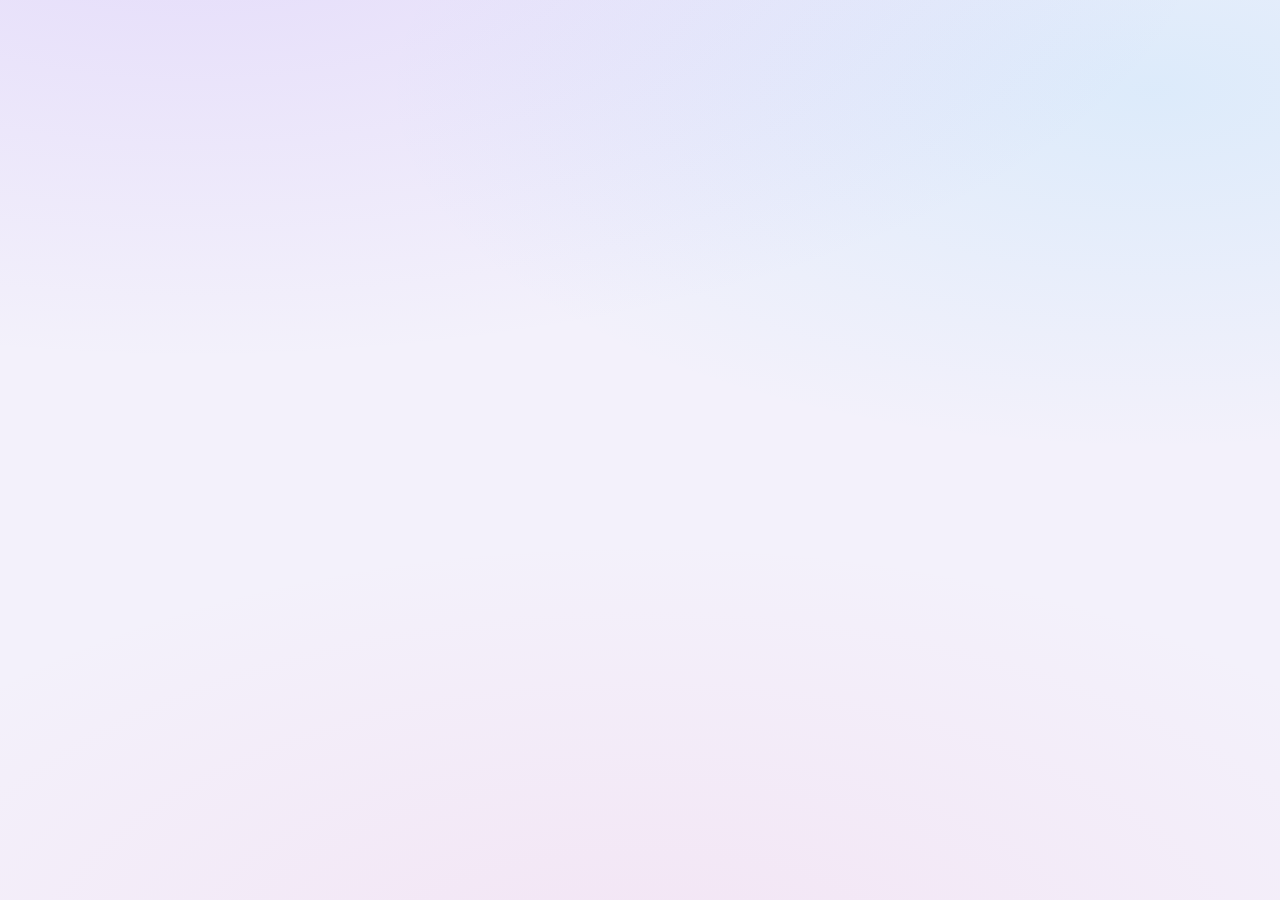
==== commit b39af66b: "deploy: shridhar-tl/arcadami-src@fd738c95d0dc3531ca804e1c3afb5569b6f7c776" ====
--- a/index.html
+++ b/index.html
@@ -6,8 +6,10 @@
     <meta name="viewport" content="width=device-width, initial-scale=1.0, viewport-fit=cover" />
     <meta name="theme-color" content="#7c3aed" />
     <title>Arcadami</title>
-    <script type="module" crossorigin src="/assets/index-hFaQFckw.js"></script>
-    <link rel="stylesheet" crossorigin href="/assets/index-L5sCD76m.css">
+    <script type="module" crossorigin src="/assets/index-DUW3p5DL.js"></script>
+    <link rel="modulepreload" crossorigin href="/assets/Icon-Cmfos7Cf.js">
+    <link rel="stylesheet" crossorigin href="/assets/Icon-dpD_EK__.css">
+    <link rel="stylesheet" crossorigin href="/assets/index-CObdPkh5.css">
   </head>
   <body>
     <div id="root"></div>
--- a/assets/Icon-dpD_EK__.css
+++ b/assets/Icon-dpD_EK__.css
@@ -0,0 +1 @@
+:root{--eui-bg:#fff;--eui-bg-subtle:#f9fafb;--eui-bg-hover:#eff6ff;--eui-text:#1f2937;--eui-text-muted:#6b7280;--eui-text-disabled:#9ca3af;--eui-text-on-primary:#fff;--eui-border:#d1d5db;--eui-border-subtle:#e5e7eb;--eui-primary:#3b82f6;--eui-primary-hover:#2563eb;--eui-primary-subtle:#dbeafe;--eui-primary-border:#bfdbfe;--eui-shadow:0 4px 16px 0 #0000001f;--eui-font-family:"Inter", system-ui, -apple-system, sans-serif;--eui-radius-sm:.25rem;--eui-radius-md:.375rem;--eui-control-h-xs:1.625rem;--eui-control-h-sm:1.75rem;--eui-control-h-md:1.9375rem;--eui-control-h-lg:2.1875rem;--eui-control-h-xl:2.375rem}[class*=eui-]{scrollbar-width:thin;scrollbar-color:var(--eui-border) transparent}[class*=eui-]::-webkit-scrollbar{width:6px;height:6px}[class*=eui-]::-webkit-scrollbar-track{background:0 0}[class*=eui-]::-webkit-scrollbar-thumb{background-color:var(--eui-border);border-radius:3px}[class*=eui-]::-webkit-scrollbar-thumb:hover{background-color:var(--eui-text-muted)}[class*=eui-]::-webkit-scrollbar-corner{background:0 0}.eui-visually-hidden{clip:rect(0, 0, 0, 0);white-space:nowrap;border:0;width:1px;height:1px;margin:-1px;padding:0;position:absolute;overflow:hidden}body.mode-dark{--eui-bg:#1f2937;--eui-bg-subtle:#111827;--eui-bg-hover:#1e3a5f;--eui-text:#e5e7eb;--eui-text-muted:#9ca3af;--eui-text-disabled:#6b7280;--eui-text-on-primary:#fff;--eui-border:#4b5563;--eui-border-subtle:#374151;--eui-primary:#2563eb;--eui-primary-hover:#3b82f6;--eui-primary-subtle:#1e3a5f;--eui-primary-border:#1d4ed8;--eui-shadow:0 4px 16px 0 #0006}.eui-confirm-popover{z-index:9999;background-color:var(--eui-bg);border:1px solid var(--eui-border);border-radius:var(--eui-radius-md);width:18rem;box-shadow:var(--eui-shadow);transition:opacity .15s;position:absolute}.eui-confirm-popover.eui-confirm-popover-hidden{opacity:0}.eui-confirm-popover.eui-confirm-popover-visible{opacity:1}.eui-confirm-popover .eui-confirm-popover-body{padding:1rem}.eui-confirm-popover .eui-confirm-popover-body .eui-confirm-popover-header{align-items:flex-start;gap:.75rem;margin-bottom:.75rem;display:flex}.eui-confirm-popover .eui-confirm-popover-body .eui-confirm-popover-header .eui-confirm-popover-icon{color:var(--eui-primary);flex-shrink:0;align-items:center;margin-top:.125rem;display:flex}.eui-confirm-popover .eui-confirm-popover-body .eui-confirm-popover-header .eui-confirm-popover-icon svg{width:1.25rem;height:1.25rem}.eui-confirm-popover .eui-confirm-popover-body .eui-confirm-popover-header .eui-confirm-popover-title{color:var(--eui-text);margin:0;font-size:.875rem;font-weight:600;line-height:1.375}.eui-confirm-popover .eui-confirm-popover-body .eui-confirm-popover-message{color:var(--eui-text-muted);font-size:.875rem;line-height:1.625}.eui-confirm-popover .eui-confirm-popover-body .eui-confirm-popover-message p{margin:0}.eui-confirm-popover .eui-confirm-popover-actions{justify-content:flex-end;gap:.5rem;padding:0 1rem 1rem;display:flex}.eui-confirm-popover-backdrop{z-index:10050;background-color:#0f172a8c;justify-content:center;align-items:center;padding:5vh 6vw;animation:.18s ease-out eui-confirm-backdrop-in;display:flex;position:fixed;inset:0}@keyframes eui-confirm-backdrop-in{0%{opacity:0}to{opacity:1}}@keyframes eui-confirm-sheet-in{0%{opacity:0;transform:translateY(8px)}to{opacity:1;transform:translateY(0)}}.eui-confirm-popover.eui-confirm-popover-mobile,.eui-confirm-popover.eui-confirm-popover-tablet{border:1px solid var(--eui-border-subtle);border-radius:16px;width:100%;max-width:420px;animation:.22s ease-out eui-confirm-sheet-in;position:relative;inset:auto;box-shadow:0 24px 56px #00000047}.eui-confirm-popover.eui-confirm-popover-mobile .eui-confirm-popover-body,.eui-confirm-popover.eui-confirm-popover-tablet .eui-confirm-popover-body{padding:1.5rem}.eui-confirm-popover.eui-confirm-popover-mobile .eui-confirm-popover-body .eui-confirm-popover-header,.eui-confirm-popover.eui-confirm-popover-tablet .eui-confirm-popover-body .eui-confirm-popover-header{gap:.875rem;margin-bottom:1rem}.eui-confirm-popover.eui-confirm-popover-mobile .eui-confirm-popover-body .eui-confirm-popover-header .eui-confirm-popover-icon svg,.eui-confirm-popover.eui-confirm-popover-tablet .eui-confirm-popover-body .eui-confirm-popover-header .eui-confirm-popover-icon svg{width:1.5rem;height:1.5rem}.eui-confirm-popover.eui-confirm-popover-mobile .eui-confirm-popover-body .eui-confirm-popover-header .eui-confirm-popover-title,.eui-confirm-popover.eui-confirm-popover-tablet .eui-confirm-popover-body .eui-confirm-popover-header .eui-confirm-popover-title{font-size:1.0625rem}.eui-confirm-popover.eui-confirm-popover-mobile .eui-confirm-popover-body .eui-confirm-popover-message,.eui-confirm-popover.eui-confirm-popover-tablet .eui-confirm-popover-body .eui-confirm-popover-message{font-size:.9375rem}.eui-confirm-popover.eui-confirm-popover-mobile .eui-confirm-popover-actions,.eui-confirm-popover.eui-confirm-popover-tablet .eui-confirm-popover-actions{gap:.75rem;padding:0 1.5rem 1.5rem}.eui-confirm-popover.eui-confirm-popover-mobile .eui-confirm-popover-actions button,.eui-confirm-popover.eui-confirm-popover-tablet .eui-confirm-popover-actions button{min-height:44px}@media (width<=480px){.eui-confirm-popover.eui-confirm-popover-mobile .eui-confirm-popover-actions{flex-direction:column-reverse;align-items:stretch}.eui-confirm-popover.eui-confirm-popover-mobile .eui-confirm-popover-actions button{width:100%}}@media (prefers-reduced-motion:reduce){.eui-confirm-popover-backdrop,.eui-confirm-popover-mobile,.eui-confirm-popover-tablet{animation:none}}.eui-button{appearance:none;font-family:inherit;font-size:inherit;color:inherit;cursor:pointer;background:0 0;border:none;padding:0;line-height:1;text-decoration:none}.eui-button:focus{outline:none}.eui-button:disabled{cursor:not-allowed}.eui-button{box-sizing:border-box;min-height:var(--eui-control-h-md);-webkit-user-select:none;user-select:none;letter-spacing:.01em;font-weight:500;font-family:var(--eui-font-family);justify-content:center;align-items:center;transition:background-color .15s,color .15s,border-color .15s,box-shadow .15s,transform .1s;display:inline-flex;position:relative}.eui-button:focus-visible{box-shadow:0 0 0 2px var(--eui-bg), 0 0 0 4px var(--eui-primary);outline:none}.eui-button:active:not(.eui-button-disabled){transform:scale(.97)}.eui-button.eui-button-xs{min-height:var(--eui-control-h-xs);gap:.2rem;padding:.25rem .5rem;font-size:.6875rem;line-height:1.3}.eui-button.eui-button-sm{min-height:var(--eui-control-h-sm);gap:.25rem;padding:.3125rem .625rem;font-size:.75rem;line-height:1.3}.eui-button.eui-button-md{min-height:var(--eui-control-h-md);gap:.3rem;padding:.375rem .75rem;font-size:.8125rem;line-height:1.3}.eui-button.eui-button-lg{min-height:var(--eui-control-h-lg);gap:.35rem;padding:.4375rem .95rem;font-size:.875rem;line-height:1.3}.eui-button.eui-button-xl{min-height:var(--eui-control-h-xl);gap:.4rem;padding:.5rem 1.15rem;font-size:.9375rem;line-height:1.3}.eui-button.eui-button-icon-xs{min-height:var(--eui-control-h-xs);min-width:var(--eui-control-h-xs);padding:.2rem}.eui-button.eui-button-icon-sm{min-height:var(--eui-control-h-sm);min-width:var(--eui-control-h-sm);padding:.3rem}.eui-button.eui-button-icon-md{min-height:var(--eui-control-h-md);min-width:var(--eui-control-h-md);padding:.375rem}.eui-button.eui-button-icon-lg{min-height:var(--eui-control-h-lg);min-width:var(--eui-control-h-lg);padding:.45rem}.eui-button.eui-button-icon-xl{min-height:var(--eui-control-h-xl);min-width:var(--eui-control-h-xl);padding:.55rem}.eui-button.eui-button-default{border-radius:var(--eui-radius-md)}.eui-button.eui-button-outlined{border-radius:var(--eui-radius-md);border:1px solid}.eui-button.eui-button-rounded{border-radius:9999px}.eui-button.eui-button-sharp{border-radius:0}.eui-button.eui-button-plain{border-radius:var(--eui-radius-md)}.eui-button.eui-button-shadow{box-shadow:0 1px 2px #0000000d}.eui-button.eui-button-shadow:hover:not(.eui-button-disabled){box-shadow:0 1px 3px #0000001a,0 1px 2px -1px #0000001a}.eui-button.eui-button-shadow:active:not(.eui-button-disabled){box-shadow:0 1px 2px #0000000d}.eui-button.eui-button-link-type:hover{text-decoration:underline}.eui-button.eui-button-disabled{opacity:.45;cursor:not-allowed;pointer-events:none}.eui-button.eui-button-full-width{width:100%;display:flex}.eui-button:not(.eui-button-disabled){cursor:pointer}.eui-button .eui-visually-hidden{clip:rect(0, 0, 0, 0);white-space:nowrap;border:0;width:1px;height:1px;margin:-1px;padding:0;position:absolute;overflow:hidden}.eui-button .eui-button-spinner{flex-shrink:0;animation:.75s linear infinite eui-spin}.eui-button .eui-button-icon-xs-size{flex-shrink:0;width:.65rem;height:.65rem}.eui-button .eui-button-icon-sm-size{flex-shrink:0;width:.8rem;height:.8rem}.eui-button .eui-button-icon-md-size{flex-shrink:0;width:.95rem;height:.95rem}.eui-button .eui-button-icon-lg-size{flex-shrink:0;width:1.1rem;height:1.1rem}.eui-button .eui-button-icon-xl-size{flex-shrink:0;width:1.3rem;height:1.3rem}.eui-button .eui-button-label{white-space:nowrap}.eui-button.eui-button-variant-default,.eui-button.eui-button-variant-secondary{background-color:var(--eui-btn-default-bg,#4b5563);color:#fff}.eui-button.eui-button-variant-default:hover:not(.eui-button-disabled),.eui-button.eui-button-variant-secondary:hover:not(.eui-button-disabled){background-color:var(--eui-btn-default-hover,#374151)}.eui-button.eui-button-variant-default:active:not(.eui-button-disabled),.eui-button.eui-button-variant-secondary:active:not(.eui-button-disabled){background-color:var(--eui-btn-default-active,#1f2937)}.eui-button.eui-button-variant-default.eui-button-outlined,.eui-button.eui-button-variant-secondary.eui-button-outlined{color:var(--eui-btn-default-bg,#4b5563);border-color:var(--eui-btn-default-bg,#4b5563);background-color:#0000}.eui-button.eui-button-variant-default.eui-button-outlined:hover:not(.eui-button-disabled),.eui-button.eui-button-variant-secondary.eui-button-outlined:hover:not(.eui-button-disabled){background-color:#4b556314}.eui-button.eui-button-variant-default.eui-button-outlined:active:not(.eui-button-disabled),.eui-button.eui-button-variant-secondary.eui-button-outlined:active:not(.eui-button-disabled){background-color:#4b556326}.eui-button.eui-button-variant-default.eui-button-plain,.eui-button.eui-button-variant-secondary.eui-button-plain{color:var(--eui-text);background-color:#0000}.eui-button.eui-button-variant-default.eui-button-plain:hover:not(.eui-button-disabled),.eui-button.eui-button-variant-secondary.eui-button-plain:hover:not(.eui-button-disabled){background-color:#6b72801a}.eui-button.eui-button-variant-default.eui-button-plain:active:not(.eui-button-disabled),.eui-button.eui-button-variant-secondary.eui-button-plain:active:not(.eui-button-disabled){background-color:#6b72802e}.eui-button.eui-button-variant-primary{background-color:var(--eui-primary);color:var(--eui-text-on-primary)}.eui-button.eui-button-variant-primary:hover:not(.eui-button-disabled){background-color:var(--eui-primary-hover)}.eui-button.eui-button-variant-primary:active:not(.eui-button-disabled){background-color:var(--eui-primary-hover);filter:brightness(.92)}.eui-button.eui-button-variant-primary.eui-button-outlined{color:var(--eui-primary);border-color:var(--eui-primary);background-color:#0000}.eui-button.eui-button-variant-primary.eui-button-outlined:hover:not(.eui-button-disabled){background-color:var(--eui-primary-subtle)}.eui-button.eui-button-variant-primary.eui-button-outlined:active:not(.eui-button-disabled){background-color:var(--eui-primary-subtle);filter:brightness(.95)}.eui-button.eui-button-variant-primary.eui-button-plain{color:var(--eui-primary);background-color:#0000}.eui-button.eui-button-variant-primary.eui-button-plain:hover:not(.eui-button-disabled){background-color:var(--eui-primary-subtle)}.eui-button.eui-button-variant-primary.eui-button-plain:active:not(.eui-button-disabled){background-color:var(--eui-primary-subtle);filter:brightness(.95)}.eui-button.eui-button-variant-success{color:#fff;background-color:#16a34a}.eui-button.eui-button-variant-success:hover:not(.eui-button-disabled){background-color:#15803d}.eui-button.eui-button-variant-success:active:not(.eui-button-disabled){background-color:#166534}.eui-button.eui-button-variant-success.eui-button-outlined{color:#16a34a;background-color:#0000;border-color:#16a34a}.eui-button.eui-button-variant-success.eui-button-outlined:hover:not(.eui-button-disabled){background-color:#16a34a14}.eui-button.eui-button-variant-success.eui-button-outlined:active:not(.eui-button-disabled){background-color:#16a34a26}.eui-button.eui-button-variant-success.eui-button-plain{color:#16a34a;background-color:#0000}.eui-button.eui-button-variant-success.eui-button-plain:hover:not(.eui-button-disabled){background-color:#16a34a14}.eui-button.eui-button-variant-success.eui-button-plain:active:not(.eui-button-disabled){background-color:#16a34a26}.eui-button.eui-button-variant-warning{color:#422006;background-color:#f59e0b}.eui-button.eui-button-variant-warning:hover:not(.eui-button-disabled){background-color:#d97706}.eui-button.eui-button-variant-warning:active:not(.eui-button-disabled){background-color:#b45309}.eui-button.eui-button-variant-warning.eui-button-outlined{color:#d97706;background-color:#0000;border-color:#d97706}.eui-button.eui-button-variant-warning.eui-button-outlined:hover:not(.eui-button-disabled){background-color:#f59e0b14}.eui-button.eui-button-variant-warning.eui-button-outlined:active:not(.eui-button-disabled){background-color:#f59e0b26}.eui-button.eui-button-variant-warning.eui-button-plain{color:#d97706;background-color:#0000}.eui-button.eui-button-variant-warning.eui-button-plain:hover:not(.eui-button-disabled){background-color:#f59e0b14}.eui-button.eui-button-variant-warning.eui-button-plain:active:not(.eui-button-disabled){background-color:#f59e0b26}.eui-button.eui-button-variant-danger{color:#fff;background-color:#dc2626}.eui-button.eui-button-variant-danger:hover:not(.eui-button-disabled){background-color:#b91c1c}.eui-button.eui-button-variant-danger:active:not(.eui-button-disabled){background-color:#991b1b}.eui-button.eui-button-variant-danger.eui-button-outlined{color:#dc2626;background-color:#0000;border-color:#dc2626}.eui-button.eui-button-variant-danger.eui-button-outlined:hover:not(.eui-button-disabled){background-color:#dc262614}.eui-button.eui-button-variant-danger.eui-button-outlined:active:not(.eui-button-disabled){background-color:#dc262626}.eui-button.eui-button-variant-danger.eui-button-plain{color:#dc2626;background-color:#0000}.eui-button.eui-button-variant-danger.eui-button-plain:hover:not(.eui-button-disabled){background-color:#dc262614}.eui-button.eui-button-variant-danger.eui-button-plain:active:not(.eui-button-disabled){background-color:#dc262626}.eui-button.eui-button-variant-info{color:#fff;background-color:#0891b2}.eui-button.eui-button-variant-info:hover:not(.eui-button-disabled){background-color:#0e7490}.eui-button.eui-button-variant-info:active:not(.eui-button-disabled){background-color:#155e75}.eui-button.eui-button-variant-info.eui-button-outlined{color:#0891b2;background-color:#0000;border-color:#0891b2}.eui-button.eui-button-variant-info.eui-button-outlined:hover:not(.eui-button-disabled){background-color:#0891b214}.eui-button.eui-button-variant-info.eui-button-outlined:active:not(.eui-button-disabled){background-color:#0891b226}.eui-button.eui-button-variant-info.eui-button-plain{color:#0891b2;background-color:#0000}.eui-button.eui-button-variant-info.eui-button-plain:hover:not(.eui-button-disabled){background-color:#0891b214}.eui-button.eui-button-variant-info.eui-button-plain:active:not(.eui-button-disabled){background-color:#0891b226}@keyframes eui-spin{0%{transform:rotate(0)}to{transform:rotate(360deg)}}.eui-link{--eui-link-color:var(--eui-primary);--eui-link-color-hover:var(--eui-primary-hover);--eui-link-color-visited:#7c3aed;color:var(--eui-link-color);font-family:var(--eui-font-family);cursor:pointer;text-decoration:none;transition:color .15s,text-decoration-color .15s}.eui-link:hover{color:var(--eui-link-color-hover);text-decoration:underline}.eui-link:visited{color:var(--eui-link-color-visited)}.eui-link:focus{outline:2px solid var(--eui-primary);outline-offset:2px;border-radius:var(--eui-radius-sm)}.eui-link.eui-link-disabled{color:var(--eui-text-disabled);cursor:not-allowed;pointer-events:none;text-decoration:none}.eui-link.eui-link-disabled:hover{color:var(--eui-text-disabled);text-decoration:none}.eui-link .eui-visually-hidden{clip:rect(0, 0, 0, 0);white-space:nowrap;border:0;width:1px;height:1px;margin:-1px;padding:0;position:absolute;overflow:hidden}.eui-tooltip{border-radius:var(--eui-radius-sm);white-space:pre-wrap;word-break:break-word;pointer-events:auto;z-index:9999;max-width:32rem;box-shadow:var(--eui-shadow);color:#f9fafb;opacity:0;background-color:#1f2937;border:1px solid #374151;padding:.375rem .5rem;font-size:.75rem;line-height:1.5;transition:opacity .2s;position:fixed}.eui-tooltip.eui-tooltip-visible{opacity:.92}@keyframes snackbar-progress{0%{width:100%}to{width:0%}}@keyframes snackbar-fadeIn{0%{opacity:0}to{opacity:1}}@keyframes snackbar-fadeOut{0%{opacity:1}to{opacity:0}}@keyframes snackbar-slideInDown{0%{transform:translateY(-100%)}to{transform:translateY(0)}}@keyframes snackbar-slideOutUp{0%{transform:translateY(0)}to{transform:translateY(-100%)}}@keyframes snackbar-slideInUp{0%{transform:translateY(100%)}to{transform:translateY(0)}}@keyframes snackbar-slideOutDown{0%{transform:translateY(0)}to{transform:translateY(100%)}}@keyframes snackbar-zoomIn{0%{opacity:0;transform:scale(.75)}to{opacity:1;transform:scale(1)}}@keyframes snackbar-zoomOut{0%{opacity:1;transform:scale(1)}to{opacity:0;transform:scale(.75)}}@keyframes snackbar-bounceIn{0%{opacity:0;transform:translateY(-70%)}60%{opacity:1;transform:translateY(10%)}80%{transform:translateY(-5%)}to{transform:translateY(0)}}@keyframes snackbar-bounceOut{0%{opacity:1;transform:translateY(0)}to{opacity:0;transform:translateY(-70%)}}.eui-snackbar-container{z-index:10200;flex-direction:column;gap:.5rem;display:flex;position:fixed}.eui-snackbar-container.eui-snackbar-top-left{transform-origin:top;align-items:flex-start;top:1rem;left:1rem}.eui-snackbar-container.eui-snackbar-top-center{transform-origin:top;align-items:center;margin-left:auto;margin-right:auto;top:1rem;left:0;right:0}.eui-snackbar-container.eui-snackbar-top-right{transform-origin:top;align-items:flex-end;top:1rem;right:1rem}.eui-snackbar-container.eui-snackbar-bottom-left{transform-origin:bottom;align-items:flex-start;bottom:1rem;left:1rem}.eui-snackbar-container.eui-snackbar-bottom-center{transform-origin:bottom;align-items:center;margin-left:auto;margin-right:auto;bottom:1rem;left:0;right:0}.eui-snackbar-container.eui-snackbar-bottom-right{transform-origin:bottom;align-items:flex-end;bottom:1rem;right:1rem}.eui-snackbar-t-info{--sb-accent:var(--eui-primary);--sb-accent-strong:var(--eui-primary-hover);--sb-tint:var(--eui-primary-subtle);--sb-on-solid:var(--eui-text-on-primary);--sb-grad-from:var(--eui-primary-hover);--sb-grad-to:var(--eui-primary)}.eui-snackbar-t-success{--sb-accent:#22c55e;--sb-accent-strong:#16a34a;--sb-tint:#ecfdf5;--sb-on-solid:#fff;--sb-grad-from:#16a34a;--sb-grad-to:#4ade80}.eui-snackbar-t-warning{--sb-accent:#f59e0b;--sb-accent-strong:#d97706;--sb-tint:#fffbeb;--sb-on-solid:#fff;--sb-grad-from:#d97706;--sb-grad-to:#fbbf24}.eui-snackbar-t-error{--sb-accent:#ef4444;--sb-accent-strong:#dc2626;--sb-tint:#fef2f2;--sb-on-solid:#fff;--sb-grad-from:#dc2626;--sb-grad-to:#f87171}body.mode-dark .eui-snackbar-t-success{--sb-tint:#22c55e29}body.mode-dark .eui-snackbar-t-warning{--sb-tint:#f59e0b29}body.mode-dark .eui-snackbar-t-error{--sb-tint:#ef444429}.eui-snackbar{border-radius:var(--eui-radius-md);cursor:pointer;max-width:24rem;padding:1rem;transition:all .3s;animation-fill-mode:forwards;position:relative;overflow:hidden;box-shadow:0 4px 12px #0003}.eui-snackbar.eui-snackbar-v-gradient{background:linear-gradient(135deg, var(--sb-grad-from), var(--sb-grad-to));color:var(--sb-on-solid);box-shadow:0 10px 28px -8px color-mix(in srgb, var(--sb-accent) 60%, transparent)}.eui-snackbar.eui-snackbar-v-gradient .eui-snackbar-message{color:color-mix(in srgb, var(--sb-on-solid) 90%, transparent)}.eui-snackbar.eui-snackbar-v-solid{background-color:var(--sb-accent);color:var(--sb-on-solid);box-shadow:0 8px 24px -6px color-mix(in srgb, var(--sb-accent) 55%, transparent)}.eui-snackbar.eui-snackbar-v-solid .eui-snackbar-message{color:color-mix(in srgb, var(--sb-on-solid) 90%, transparent)}.eui-snackbar.eui-snackbar-v-soft{background-color:var(--eui-bg);background-image:linear-gradient(var(--sb-tint), var(--sb-tint));color:var(--eui-text);border:1px solid color-mix(in srgb, var(--sb-accent) 30%, transparent)}.eui-snackbar.eui-snackbar-v-soft .eui-snackbar-icon{color:var(--sb-accent)}.eui-snackbar.eui-snackbar-v-soft .eui-snackbar-title{color:color-mix(in srgb, var(--sb-accent-strong) 80%, var(--eui-text))}.eui-snackbar.eui-snackbar-v-soft .eui-snackbar-message{color:var(--eui-text)}.eui-snackbar.eui-snackbar-v-outlined{background-color:var(--eui-bg);color:var(--eui-text);border:1.5px solid var(--sb-accent);box-shadow:0 6px 18px -8px #00000040}.eui-snackbar.eui-snackbar-v-outlined .eui-snackbar-icon{color:var(--sb-accent)}.eui-snackbar.eui-snackbar-v-outlined .eui-snackbar-message{color:var(--eui-text-muted)}.eui-snackbar.eui-snackbar-v-minimal{background-color:var(--eui-bg);color:var(--eui-text);border:1px solid var(--eui-border-subtle);border-left:3px solid var(--sb-accent);box-shadow:0 4px 14px -6px #00000038}.eui-snackbar.eui-snackbar-v-minimal .eui-snackbar-icon{color:var(--sb-accent)}.eui-snackbar.eui-snackbar-v-minimal .eui-snackbar-message{color:var(--eui-text)}.eui-snackbar.eui-snackbar-v-glass{background-color:color-mix(in srgb, var(--eui-bg) 70%, transparent);-webkit-backdrop-filter:blur(14px)saturate(160%);color:var(--eui-text);border:1px solid color-mix(in srgb, var(--eui-text) 12%, transparent);box-shadow:0 10px 32px -10px #00000059}.eui-snackbar.eui-snackbar-v-glass .eui-snackbar-icon{color:var(--sb-accent)}.eui-snackbar.eui-snackbar-v-glass .eui-snackbar-message{color:var(--eui-text-muted)}.eui-snackbar.eui-snackbar-v-accent{background-color:var(--eui-bg);color:var(--eui-text);border:1px solid var(--eui-border-subtle);border-top:3px solid var(--sb-accent);box-shadow:0 6px 18px -8px #00000040}.eui-snackbar.eui-snackbar-v-accent .eui-snackbar-icon{color:var(--sb-accent)}.eui-snackbar.eui-snackbar-v-accent .eui-snackbar-message{color:var(--eui-text-muted)}.eui-snackbar.eui-snackbar-v-pill{background-color:var(--sb-accent);color:var(--sb-on-solid);box-shadow:0 8px 24px -8px color-mix(in srgb, var(--sb-accent) 55%, transparent);border-radius:999px}.eui-snackbar.eui-snackbar-v-pill .eui-snackbar-message{color:var(--sb-on-solid)}.eui-snackbar.eui-snackbar-anim-fade-enter{animation:.3s forwards snackbar-fadeIn}.eui-snackbar.eui-snackbar-anim-fade-exit{animation:.3s forwards snackbar-fadeOut}.eui-snackbar.eui-snackbar-anim-slide-top-enter{animation:.3s forwards snackbar-slideInDown}.eui-snackbar.eui-snackbar-anim-slide-top-exit{animation:.3s forwards snackbar-slideOutUp}.eui-snackbar.eui-snackbar-anim-slide-bottom-enter{animation:.3s forwards snackbar-slideInUp}.eui-snackbar.eui-snackbar-anim-slide-bottom-exit{animation:.3s forwards snackbar-slideOutDown}.eui-snackbar.eui-snackbar-anim-zoom-enter{animation:.3s forwards snackbar-zoomIn}.eui-snackbar.eui-snackbar-anim-zoom-exit{animation:.3s forwards snackbar-zoomOut}.eui-snackbar.eui-snackbar-anim-bounce-enter{animation:.5s forwards snackbar-bounceIn}.eui-snackbar.eui-snackbar-anim-bounce-exit{animation:.3s forwards snackbar-bounceOut}.eui-snackbar-body{align-items:flex-start;display:flex}.eui-snackbar-icon{flex-shrink:0;margin-top:.25rem;margin-right:.75rem}.eui-snackbar-icon svg{width:1.5rem;height:1.5rem}.eui-snackbar-content{flex:1;min-width:0}.eui-snackbar-title{margin-bottom:.25rem;font-size:1.125rem;font-weight:700;line-height:1.3}.eui-snackbar-message{-webkit-line-clamp:4;-webkit-box-orient:vertical;font-size:.875rem;line-height:1.5;display:-webkit-box;overflow:hidden}.eui-snackbar-close{appearance:none;font-family:inherit;font-size:inherit;line-height:inherit;color:inherit;cursor:pointer;background:0 0;border:none;margin:0;padding:0;transition:background-color .15s,color .15s,border-color .15s}.eui-snackbar-close:focus{outline:none}.eui-snackbar-close:focus-visible{outline-offset:2px;outline:2px solid}.eui-snackbar-close:disabled{cursor:not-allowed}.eui-snackbar-close{color:inherit;flex-shrink:0;justify-content:center;align-items:center;margin-left:.5rem;display:flex}.eui-snackbar-close svg{fill:currentColor;width:1rem;height:1rem}.eui-snackbar-progress{height:4px;position:absolute;bottom:0;left:0;right:0}.eui-snackbar-progress-bar{opacity:.5;width:100%;height:100%;animation-name:snackbar-progress;animation-timing-function:linear;animation-iteration-count:1;animation-fill-mode:forwards}.eui-snackbar-progress-bar.eui-snackbar-progress-bar-paused{animation-play-state:paused}.eui-snackbar-t-info .eui-snackbar-progress-bar,.eui-snackbar-t-success .eui-snackbar-progress-bar,.eui-snackbar-t-warning .eui-snackbar-progress-bar,.eui-snackbar-t-error .eui-snackbar-progress-bar{background-color:var(--sb-accent);opacity:.7}.eui-snackbar-v-solid .eui-snackbar-progress-bar,.eui-snackbar-v-pill .eui-snackbar-progress-bar,.eui-snackbar-v-gradient .eui-snackbar-progress-bar{background-color:var(--sb-on-solid);opacity:.5}.eui-snackbar-v-minimal,.eui-snackbar-v-pill{max-width:28rem}.eui-snackbar-v-minimal .eui-snackbar-body,.eui-snackbar-v-pill .eui-snackbar-body{align-items:center}.eui-snackbar-v-minimal .eui-snackbar-icon,.eui-snackbar-v-pill .eui-snackbar-icon{margin-top:0}.eui-snackbar-v-minimal .eui-snackbar-icon svg,.eui-snackbar-v-pill .eui-snackbar-icon svg{width:1.25rem;height:1.25rem}.eui-snackbar-v-minimal .eui-snackbar-message,.eui-snackbar-v-pill .eui-snackbar-message{-webkit-line-clamp:2;font-weight:500}.eui-snackbar-v-minimal .eui-snackbar-close,.eui-snackbar-v-pill .eui-snackbar-close{margin-top:0}.eui-snackbar-v-pill .eui-snackbar-icon{margin-right:.5rem}.eui-snackbar-size-sm{border-radius:var(--eui-radius-sm);max-width:22rem;padding:.5rem .75rem}.eui-snackbar-size-sm .eui-snackbar-icon{margin-top:.125rem;margin-right:.5rem}.eui-snackbar-size-sm .eui-snackbar-icon svg{width:1.125rem;height:1.125rem}.eui-snackbar-size-sm .eui-snackbar-title{margin-bottom:.0625rem;font-size:.875rem}.eui-snackbar-size-sm .eui-snackbar-message{-webkit-line-clamp:3;font-size:.75rem;line-height:1.4}.eui-snackbar-size-sm .eui-snackbar-close svg{width:.875rem;height:.875rem}.eui-snackbar-size-sm .eui-snackbar-progress{height:3px}.eui-snackbar-size-sm.eui-snackbar-v-minimal,.eui-snackbar-size-sm.eui-snackbar-v-pill{padding:.375rem .75rem}.eui-snackbar-size-sm.eui-snackbar-v-minimal .eui-snackbar-icon,.eui-snackbar-size-sm.eui-snackbar-v-pill .eui-snackbar-icon{margin-top:0}.eui-snackbar-size-sm.eui-snackbar-v-minimal .eui-snackbar-icon svg,.eui-snackbar-size-sm.eui-snackbar-v-pill .eui-snackbar-icon svg{width:1rem;height:1rem}.eui-snackbar-size-lg{max-width:28rem;padding:1.25rem 1.375rem}.eui-snackbar-size-lg .eui-snackbar-icon svg{width:1.75rem;height:1.75rem}.eui-snackbar-size-lg .eui-snackbar-title{font-size:1.25rem}.eui-snackbar-size-lg .eui-snackbar-message{font-size:.9375rem}.eui-snackbar-size-lg .eui-snackbar-close svg{width:1.125rem;height:1.125rem}@media (prefers-reduced-motion:reduce){.eui-snackbar.eui-snackbar-anim-fade-enter,.eui-snackbar.eui-snackbar-anim-fade-exit,.eui-snackbar.eui-snackbar-anim-slide-top-enter,.eui-snackbar.eui-snackbar-anim-slide-top-exit,.eui-snackbar.eui-snackbar-anim-slide-bottom-enter,.eui-snackbar.eui-snackbar-anim-slide-bottom-exit,.eui-snackbar.eui-snackbar-anim-zoom-enter,.eui-snackbar.eui-snackbar-anim-zoom-exit,.eui-snackbar.eui-snackbar-anim-bounce-enter,.eui-snackbar.eui-snackbar-anim-bounce-exit{animation:none}}@media (width<=767px){.eui-snackbar-container.eui-snackbar-top-left,.eui-snackbar-container.eui-snackbar-top-center,.eui-snackbar-container.eui-snackbar-top-right{top:env(safe-area-inset-top,.5rem);align-items:stretch;margin-left:0;margin-right:0;left:.5rem!important;right:.5rem!important}.eui-snackbar-container.eui-snackbar-bottom-left,.eui-snackbar-container.eui-snackbar-bottom-center,.eui-snackbar-container.eui-snackbar-bottom-right{bottom:env(safe-area-inset-bottom,.5rem);align-items:stretch;margin-left:0;margin-right:0;left:.5rem!important;right:.5rem!important}.eui-snackbar{border-radius:14px;width:100%;max-width:100%;padding:1rem 1.125rem;box-shadow:0 8px 28px #00000047}.eui-snackbar-v-pill{border-radius:999px}.eui-snackbar-size-sm{padding:.625rem .875rem}.eui-snackbar-icon{margin-right:.875rem}.eui-snackbar-icon svg{width:1.625rem;height:1.625rem}.eui-snackbar-title{margin-bottom:.25rem;font-size:1rem}.eui-snackbar-message{font-size:.9375rem;line-height:1.5}.eui-snackbar-close{border-radius:50%;width:32px;height:32px;margin-left:.625rem}.eui-snackbar-close svg{width:1.125rem;height:1.125rem}.eui-snackbar-progress{height:3px}}.gg-icon{background-color:currentColor;flex:none;display:inline-block;-webkit-mask-position:50%;mask-position:50%;-webkit-mask-size:contain;mask-size:contain;-webkit-mask-repeat:no-repeat;mask-repeat:no-repeat}
--- a/assets/index-CObdPkh5.css
+++ b/assets/index-CObdPkh5.css
@@ -0,0 +1 @@
+@font-face{font-family:"Baloo 2";font-style:normal;font-display:swap;font-weight:500;src:url(/assets/baloo-2-devanagari-500-normal-Ddzk8H1G.woff2)format("woff2"),url(/assets/baloo-2-devanagari-500-normal-BGpOhOmM.woff)format("woff");unicode-range:U+900-97F,U+1CD0-1CF9,U+200C-200D,U+20A8,U+20B9,U+20F0,U+25CC,U+A830-A839,U+A8E0-A8FF,U+11B00-11B09}@font-face{font-family:"Baloo 2";font-style:normal;font-display:swap;font-weight:500;src:url(/assets/baloo-2-vietnamese-500-normal-Cj5RGu3k.woff2)format("woff2"),url(/assets/baloo-2-vietnamese-500-normal-ClyrcyJC.woff)format("woff");unicode-range:U+102-103,U+110-111,U+128-129,U+168-169,U+1A0-1A1,U+1AF-1B0,U+300-301,U+303-304,U+308-309,U+323,U+329,U+1EA0-1EF9,U+20AB}@font-face{font-family:"Baloo 2";font-style:normal;font-display:swap;font-weight:500;src:url(/assets/baloo-2-latin-ext-500-normal-Ba7mhTsk.woff2)format("woff2"),url(/assets/baloo-2-latin-ext-500-normal-D1XZow3C.woff)format("woff");unicode-range:U+100-2BA,U+2BD-2C5,U+2C7-2CC,U+2CE-2D7,U+2DD-2FF,U+304,U+308,U+329,U+1D00-1DBF,U+1E00-1E9F,U+1EF2-1EFF,U+2020,U+20A0-20AB,U+20AD-20C0,U+2113,U+2C60-2C7F,U+A720-A7FF}@font-face{font-family:"Baloo 2";font-style:normal;font-display:swap;font-weight:500;src:url(/assets/baloo-2-latin-500-normal-CmLZ27r7.woff2)format("woff2"),url(/assets/baloo-2-latin-500-normal-BSdEhq8m.woff)format("woff");unicode-range:U+??,U+131,U+152-153,U+2BB-2BC,U+2C6,U+2DA,U+2DC,U+304,U+308,U+329,U+2000-206F,U+20AC,U+2122,U+2191,U+2193,U+2212,U+2215,U+FEFF,U+FFFD}@font-face{font-family:"Baloo 2";font-style:normal;font-display:swap;font-weight:600;src:url(/assets/baloo-2-devanagari-600-normal-CuT_xCk5.woff2)format("woff2"),url(/assets/baloo-2-devanagari-600-normal-Cnn1WFYO.woff)format("woff");unicode-range:U+900-97F,U+1CD0-1CF9,U+200C-200D,U+20A8,U+20B9,U+20F0,U+25CC,U+A830-A839,U+A8E0-A8FF,U+11B00-11B09}@font-face{font-family:"Baloo 2";font-style:normal;font-display:swap;font-weight:600;src:url(/assets/baloo-2-vietnamese-600-normal-C5EqHgu0.woff2)format("woff2"),url(/assets/baloo-2-vietnamese-600-normal-CGkk4Wtx.woff)format("woff");unicode-range:U+102-103,U+110-111,U+128-129,U+168-169,U+1A0-1A1,U+1AF-1B0,U+300-301,U+303-304,U+308-309,U+323,U+329,U+1EA0-1EF9,U+20AB}@font-face{font-family:"Baloo 2";font-style:normal;font-display:swap;font-weight:600;src:url(/assets/baloo-2-latin-ext-600-normal-DiVeaYrH.woff2)format("woff2"),url(/assets/baloo-2-latin-ext-600-normal-CFaB2nBN.woff)format("woff");unicode-range:U+100-2BA,U+2BD-2C5,U+2C7-2CC,U+2CE-2D7,U+2DD-2FF,U+304,U+308,U+329,U+1D00-1DBF,U+1E00-1E9F,U+1EF2-1EFF,U+2020,U+20A0-20AB,U+20AD-20C0,U+2113,U+2C60-2C7F,U+A720-A7FF}@font-face{font-family:"Baloo 2";font-style:normal;font-display:swap;font-weight:600;src:url(/assets/baloo-2-latin-600-normal-tIfxVoAe.woff2)format("woff2"),url(/assets/baloo-2-latin-600-normal-B4tNaogw.woff)format("woff");unicode-range:U+??,U+131,U+152-153,U+2BB-2BC,U+2C6,U+2DA,U+2DC,U+304,U+308,U+329,U+2000-206F,U+20AC,U+2122,U+2191,U+2193,U+2212,U+2215,U+FEFF,U+FFFD}@font-face{font-family:"Baloo 2";font-style:normal;font-display:swap;font-weight:700;src:url(/assets/baloo-2-devanagari-700-normal-D37Te3iF.woff2)format("woff2"),url(/assets/baloo-2-devanagari-700-normal-CEIF4sJg.woff)format("woff");unicode-range:U+900-97F,U+1CD0-1CF9,U+200C-200D,U+20A8,U+20B9,U+20F0,U+25CC,U+A830-A839,U+A8E0-A8FF,U+11B00-11B09}@font-face{font-family:"Baloo 2";font-style:normal;font-display:swap;font-weight:700;src:url(/assets/baloo-2-vietnamese-700-normal-h4tlcePq.woff2)format("woff2"),url(/assets/baloo-2-vietnamese-700-normal-DoF59Mjc.woff)format("woff");unicode-range:U+102-103,U+110-111,U+128-129,U+168-169,U+1A0-1A1,U+1AF-1B0,U+300-301,U+303-304,U+308-309,U+323,U+329,U+1EA0-1EF9,U+20AB}@font-face{font-family:"Baloo 2";font-style:normal;font-display:swap;font-weight:700;src:url(/assets/baloo-2-latin-ext-700-normal-Mlh7kdab.woff2)format("woff2"),url(/assets/baloo-2-latin-ext-700-normal-D6LeXASg.woff)format("woff");unicode-range:U+100-2BA,U+2BD-2C5,U+2C7-2CC,U+2CE-2D7,U+2DD-2FF,U+304,U+308,U+329,U+1D00-1DBF,U+1E00-1E9F,U+1EF2-1EFF,U+2020,U+20A0-20AB,U+20AD-20C0,U+2113,U+2C60-2C7F,U+A720-A7FF}@font-face{font-family:"Baloo 2";font-style:normal;font-display:swap;font-weight:700;src:url(/assets/baloo-2-latin-700-normal-CqTg7A15.woff2)format("woff2"),url(/assets/baloo-2-latin-700-normal-Ld3Zm3l2.woff)format("woff");unicode-range:U+??,U+131,U+152-153,U+2BB-2BC,U+2C6,U+2DA,U+2DC,U+304,U+308,U+329,U+2000-206F,U+20AC,U+2122,U+2191,U+2193,U+2212,U+2215,U+FEFF,U+FFFD}@font-face{font-family:Nunito;font-style:normal;font-display:swap;font-weight:400;src:url(/assets/nunito-cyrillic-ext-400-normal-CuPM9foi.woff2)format("woff2"),url(/assets/nunito-cyrillic-ext-400-normal-xaE7D4Sw.woff)format("woff");unicode-range:U+460-52F,U+1C80-1C8A,U+20B4,U+2DE0-2DFF,U+A640-A69F,U+FE2E-FE2F}@font-face{font-family:Nunito;font-style:normal;font-display:swap;font-weight:400;src:url(/assets/nunito-cyrillic-400-normal-xAOo5cBP.woff2)format("woff2"),url(/assets/nunito-cyrillic-400-normal-D1j0u8EH.woff)format("woff");unicode-range:U+301,U+400-45F,U+490-491,U+4B0-4B1,U+2116}@font-face{font-family:Nunito;font-style:normal;font-display:swap;font-weight:400;src:url(/assets/nunito-vietnamese-400-normal-BHkVbP3T.woff2)format("woff2"),url(/assets/nunito-vietnamese-400-normal-DtOtW02z.woff)format("woff");unicode-range:U+102-103,U+110-111,U+128-129,U+168-169,U+1A0-1A1,U+1AF-1B0,U+300-301,U+303-304,U+308-309,U+323,U+329,U+1EA0-1EF9,U+20AB}@font-face{font-family:Nunito;font-style:normal;font-display:swap;font-weight:400;src:url(/assets/nunito-latin-ext-400-normal-i-8OOpdj.woff2)format("woff2"),url(/assets/nunito-latin-ext-400-normal-CjMJVfGn.woff)format("woff");unicode-range:U+100-2BA,U+2BD-2C5,U+2C7-2CC,U+2CE-2D7,U+2DD-2FF,U+304,U+308,U+329,U+1D00-1DBF,U+1E00-1E9F,U+1EF2-1EFF,U+2020,U+20A0-20AB,U+20AD-20C0,U+2113,U+2C60-2C7F,U+A720-A7FF}@font-face{font-family:Nunito;font-style:normal;font-display:swap;font-weight:400;src:url(/assets/nunito-latin-400-normal-r8SDr6Up.woff2)format("woff2"),url(/assets/nunito-latin-400-normal-DKg4f3fz.woff)format("woff");unicode-range:U+??,U+131,U+152-153,U+2BB-2BC,U+2C6,U+2DA,U+2DC,U+304,U+308,U+329,U+2000-206F,U+20AC,U+2122,U+2191,U+2193,U+2212,U+2215,U+FEFF,U+FFFD}@font-face{font-family:Nunito;font-style:normal;font-display:swap;font-weight:600;src:url(/assets/nunito-cyrillic-ext-600-normal-CWPPjBOD.woff2)format("woff2"),url(/assets/nunito-cyrillic-ext-600-normal-vnfu4DTE.woff)format("woff");unicode-range:U+460-52F,U+1C80-1C8A,U+20B4,U+2DE0-2DFF,U+A640-A69F,U+FE2E-FE2F}@font-face{font-family:Nunito;font-style:normal;font-display:swap;font-weight:600;src:url(/assets/nunito-cyrillic-600-normal-DJGQ2h05.woff2)format("woff2"),url(/assets/nunito-cyrillic-600-normal-BUjmtIuu.woff)format("woff");unicode-range:U+301,U+400-45F,U+490-491,U+4B0-4B1,U+2116}@font-face{font-family:Nunito;font-style:normal;font-display:swap;font-weight:600;src:url(/assets/nunito-vietnamese-600-normal-BY8O6Cug.woff2)format("woff2"),url(/assets/nunito-vietnamese-600-normal-DO1RqFw5.woff)format("woff");unicode-range:U+102-103,U+110-111,U+128-129,U+168-169,U+1A0-1A1,U+1AF-1B0,U+300-301,U+303-304,U+308-309,U+323,U+329,U+1EA0-1EF9,U+20AB}@font-face{font-family:Nunito;font-style:normal;font-display:swap;font-weight:600;src:url(/assets/nunito-latin-ext-600-normal-Dd9Zuxh1.woff2)format("woff2"),url(/assets/nunito-latin-ext-600-normal-BKUpuB78.woff)format("woff");unicode-range:U+100-2BA,U+2BD-2C5,U+2C7-2CC,U+2CE-2D7,U+2DD-2FF,U+304,U+308,U+329,U+1D00-1DBF,U+1E00-1E9F,U+1EF2-1EFF,U+2020,U+20A0-20AB,U+20AD-20C0,U+2113,U+2C60-2C7F,U+A720-A7FF}@font-face{font-family:Nunito;font-style:normal;font-display:swap;font-weight:600;src:url(/assets/nunito-latin-600-normal-Br8yIETf.woff2)format("woff2"),url(/assets/nunito-latin-600-normal-Cd0eNu1l.woff)format("woff");unicode-range:U+??,U+131,U+152-153,U+2BB-2BC,U+2C6,U+2DA,U+2DC,U+304,U+308,U+329,U+2000-206F,U+20AC,U+2122,U+2191,U+2193,U+2212,U+2215,U+FEFF,U+FFFD}@font-face{font-family:Nunito;font-style:normal;font-display:swap;font-weight:700;src:url(/assets/nunito-cyrillic-ext-700-normal-BuR0mlCG.woff2)format("woff2"),url(/assets/nunito-cyrillic-ext-700-normal-DfoqN4Gs.woff)format("woff");unicode-range:U+460-52F,U+1C80-1C8A,U+20B4,U+2DE0-2DFF,U+A640-A69F,U+FE2E-FE2F}@font-face{font-family:Nunito;font-style:normal;font-display:swap;font-weight:700;src:url(/assets/nunito-cyrillic-700-normal-DP36NgGt.woff2)format("woff2"),url(/assets/nunito-cyrillic-700-normal-DfHRUDv-.woff)format("woff");unicode-range:U+301,U+400-45F,U+490-491,U+4B0-4B1,U+2116}@font-face{font-family:Nunito;font-style:normal;font-display:swap;font-weight:700;src:url(/assets/nunito-vietnamese-700-normal-Ch8EUCfz.woff2)format("woff2"),url(/assets/nunito-vietnamese-700-normal-C9SQsXvj.woff)format("woff");unicode-range:U+102-103,U+110-111,U+128-129,U+168-169,U+1A0-1A1,U+1AF-1B0,U+300-301,U+303-304,U+308-309,U+323,U+329,U+1EA0-1EF9,U+20AB}@font-face{font-family:Nunito;font-style:normal;font-display:swap;font-weight:700;src:url(/assets/nunito-latin-ext-700-normal-BWeMsAzO.woff2)format("woff2"),url(/assets/nunito-latin-ext-700-normal-D4woHhbd.woff)format("woff");unicode-range:U+100-2BA,U+2BD-2C5,U+2C7-2CC,U+2CE-2D7,U+2DD-2FF,U+304,U+308,U+329,U+1D00-1DBF,U+1E00-1E9F,U+1EF2-1EFF,U+2020,U+20A0-20AB,U+20AD-20C0,U+2113,U+2C60-2C7F,U+A720-A7FF}@font-face{font-family:Nunito;font-style:normal;font-display:swap;font-weight:700;src:url(/assets/nunito-latin-700-normal-Dort48En.woff2)format("woff2"),url(/assets/nunito-latin-700-normal-OcDqTBcA.woff)format("woff");unicode-range:U+??,U+131,U+152-153,U+2BB-2BC,U+2C6,U+2DA,U+2DC,U+304,U+308,U+329,U+2000-206F,U+20AC,U+2122,U+2191,U+2193,U+2212,U+2215,U+FEFF,U+FFFD}.theme-purple{--eui-primary:#a855f7;--eui-primary-hover:#9333ea;--eui-primary-subtle:#f3e8ff;--eui-primary-border:#e9d5ff;--eui-bg-hover:#faf5ff}.theme-purple.mode-dark,.theme-purple .mode-dark,body.mode-dark .theme-purple{--eui-primary:#9333ea;--eui-primary-hover:#a855f7;--eui-primary-subtle:#3b0764;--eui-primary-border:#581c87;--eui-bg-hover:#3b0764}*{box-sizing:border-box;-webkit-tap-highlight-color:transparent}html,body{overscroll-behavior:none;min-height:100dvh;margin:0;padding:0}body{-webkit-user-select:none;user-select:none;-webkit-touch-callout:none;color:var(--eui-text-primary,#1e1b31);-webkit-font-smoothing:antialiased;background-color:#f3f1fb;background-image:radial-gradient(80% 50% at 15% -10%,#8b5cf624,#0000),radial-gradient(60% 40% at 90% 10%,#38bdf81f,#0000),radial-gradient(70% 50% at 50% 110%,#f472b61a,#0000);background-position:0 0;background-repeat:repeat;background-size:auto;background-attachment:fixed;background-origin:padding-box;background-clip:border-box;font-family:Nunito,Segoe UI,system-ui,sans-serif;font-size:16px}body.mode-dark{color:var(--eui-text-primary,#e7e4f7);background-color:#14121f;background-image:radial-gradient(80% 50% at 15% -10%,#8b5cf629,#0000),radial-gradient(60% 40% at 90% 10%,#38bdf81a,#0000),radial-gradient(70% 50% at 50% 110%,#f472b614,#0000);background-position:0 0;background-repeat:repeat;background-size:auto;background-attachment:fixed;background-origin:padding-box;background-clip:border-box}h1,h2,h3,h4,h5{margin:0;font-family:"Baloo 2",Nunito,Segoe UI,system-ui,sans-serif}button{font-family:inherit}input,textarea,[contenteditable]{-webkit-user-select:text;user-select:text}:root{--gg-inset-top:env(safe-area-inset-top,0px);--gg-inset-bottom:env(safe-area-inset-bottom,0px);--gg-inset-left:env(safe-area-inset-left,0px);--gg-inset-right:env(safe-area-inset-right,0px);--gg-header-height:64px;--gg-radius-lg:22px;--gg-radius-md:14px;--gg-radius-sm:10px;--gg-surface:#fff;--gg-surface-2:#f6f4fd;--gg-border:#1e1b311a;--gg-shadow:0 10px 30px -12px #4c1d9540;--gg-shadow-lg:0 24px 60px -20px #4c1d9559;--gg-text:#1e1b31;--gg-text-muted:#6c6885;--gg-cat-memory:#8b5cf6;--gg-cat-concentration:#f59e0b;--gg-cat-logic:#3b82f6;--gg-cat-spatial:#10b981;--gg-cat-math:#ef4444;--gg-cat-language:#ec4899;--gg-cat-knowledge:#14b8a6;--gg-cat-casual:#f97316;--gg-cat-magic:#7c3aed;--gg-game-accent-text:#7c3aed}body.mode-dark{--gg-game-accent-text:#a78bfa;--gg-surface:#201d33;--gg-surface-2:#282442;--gg-border:#e7e4f71f;--gg-shadow:0 10px 30px -12px #0000008c;--gg-shadow-lg:0 24px 60px -20px #000000a6;--gg-text:#e7e4f7;--gg-text-muted:#a29dbf}body .eui-button.eui-button-disabled{opacity:1;background:var(--gg-surface-2);border-color:var(--gg-border);color:var(--gg-text-muted);box-shadow:none}body .eui-button.eui-button-variant-default.eui-button-outlined:not(.eui-button-disabled),body .eui-button.eui-button-variant-secondary.eui-button-outlined:not(.eui-button-disabled){color:var(--gg-text);border-color:color-mix(in srgb, var(--gg-text) 32%, transparent)}body .eui-button.eui-button-variant-default.eui-button-outlined:not(.eui-button-disabled):hover,body .eui-button.eui-button-variant-secondary.eui-button-outlined:not(.eui-button-disabled):hover{background-color:color-mix(in srgb, var(--gg-text) 8%, transparent);border-color:color-mix(in srgb, var(--gg-text) 52%, transparent)}body .eui-button.eui-button-variant-default.eui-button-plain:not(.eui-button-disabled),body .eui-button.eui-button-variant-secondary.eui-button-plain:not(.eui-button-disabled){color:var(--gg-text)}.eui-modal-overlay{height:100dvh;padding-bottom:max(1rem, env(safe-area-inset-bottom,0px))}.eui-modal{max-height:calc(100dvh - 2rem)}.eui-modal-footer{padding-bottom:calc(.75rem + env(safe-area-inset-bottom,0px))}@media (width<=640px){.eui-modal-overlay{padding-bottom:0}.eui-modal{max-height:100%}}@keyframes gg-pop-in{0%{opacity:0;transform:scale(.6)}70%{transform:scale(1.06)}to{opacity:1;transform:scale(1)}}@keyframes gg-bounce-in{0%{opacity:0;transform:translateY(-24px)scale(.9)}60%{opacity:1;transform:translateY(4px)scale(1.02)}to{transform:translateY(0)scale(1)}}@keyframes gg-float{0%,to{transform:translateY(0)}50%{transform:translateY(-8px)}}@keyframes gg-wiggle{0%,to{transform:rotate(0)}25%{transform:rotate(-4deg)}75%{transform:rotate(4deg)}}@keyframes gg-shake{0%,to{transform:translate(0)}20%{transform:translate(-8px)}40%{transform:translate(8px)}60%{transform:translate(-6px)}80%{transform:translate(6px)}}@keyframes gg-pulse-glow{0%,to{box-shadow:0 0 #8b5cf673}50%{box-shadow:0 0 0 12px #8b5cf600}}@keyframes gg-spin{to{transform:rotate(360deg)}}.eui-popover{z-index:10050;background-color:var(--eui-bg);border:1px solid var(--eui-border);border-radius:var(--eui-radius-md);transition:opacity .15s;position:absolute;overflow-y:auto;box-shadow:0 4px 16px #0000001f}.eui-popover-backdrop{z-index:10050;background-color:#0f172a8c;justify-content:center;align-items:center;padding:5vh 12vw;animation:.18s ease-out eui-popover-backdrop-in;display:flex;position:fixed;inset:0}.eui-popover-backdrop.eui-popover-backdrop-mobile{padding:5vh 12vw}.eui-popover-backdrop.eui-popover-backdrop-tablet{padding:6vh 20vw}@keyframes eui-popover-backdrop-in{0%{opacity:0}to{opacity:1}}@keyframes eui-popover-sheet-in{0%{opacity:0;transform:translateY(8px)}to{opacity:1;transform:translateY(0)}}.eui-popover-compact{border:1px solid var(--eui-border-subtle);border-radius:14px;flex-direction:column;width:100%;max-width:100%;height:auto;max-height:100%;animation:.22s ease-out eui-popover-sheet-in;display:flex;position:relative;inset:auto;overflow:hidden;box-shadow:0 24px 56px #00000047}.eui-popover-mobile-header{border-bottom:1px solid var(--eui-border-subtle);background-color:var(--eui-bg);flex-shrink:0;justify-content:space-between;align-items:center;padding:.875rem 1rem;display:flex}.eui-popover-mobile-title{color:var(--eui-text);font-size:1rem;font-weight:600}.eui-popover-mobile-close{appearance:none;width:36px;height:36px;color:var(--eui-text-muted);cursor:pointer;background:0 0;border:none;border-radius:50%;justify-content:center;align-items:center;transition:background-color .15s,color .15s;display:inline-flex}.eui-popover-mobile-close:hover{background-color:var(--eui-bg-subtle);color:var(--eui-text)}.eui-popover-mobile-close svg{width:18px;height:18px}.eui-popover-mobile-search{border-bottom:1px solid var(--eui-border-subtle);background-color:var(--eui-bg);flex-shrink:0;padding:.75rem 1rem}.eui-popover-mobile-search-input{border:1px solid var(--eui-border);background-color:var(--eui-bg-subtle);width:100%;color:var(--eui-text);font-family:var(--eui-font-family);border-radius:8px;outline:none;padding:.625rem .875rem;font-size:1rem}.eui-popover-mobile-search-input::placeholder{color:var(--eui-text-muted)}.eui-popover-mobile-search-input:focus{border-color:var(--eui-primary);box-shadow:0 0 0 2px var(--eui-primary-subtle)}.eui-popover-mobile-body{-webkit-overflow-scrolling:touch;background-color:var(--eui-bg);flex:auto;overflow-y:auto}.eui-popover-mobile-footer{border-top:1px solid var(--eui-border-subtle);background-color:var(--eui-bg);flex-shrink:0;justify-content:flex-end;align-items:center;gap:.5rem;padding:.75rem 1rem;display:flex}.eui-popover-footer{border-top:1px solid var(--eui-border-subtle);background-color:var(--eui-bg);justify-content:flex-end;align-items:center;gap:.5rem;padding:.5rem .625rem;display:flex;position:sticky;bottom:0}.eui-popover-compact .eui-popover-item{min-height:44px;padding:.875rem 1rem;font-size:.9375rem}.eui-popover-compact .eui-popover-item-icon,.eui-popover-compact .eui-popover-item-check{width:1.125rem;height:1.125rem}.eui-popover-compact .eui-popover-group-header{padding:.5rem 1rem;font-size:.75rem}.eui-popover-loading{color:var(--eui-text);justify-content:center;align-items:center;gap:.5rem;padding:1rem;font-size:.875rem;display:flex}.eui-popover-spinner{border:2px solid var(--eui-primary);border-top-color:#0000;border-radius:50%;width:1.25rem;height:1.25rem;animation:.6s linear infinite eui-spin}@keyframes eui-spin{to{transform:rotate(360deg)}}.eui-popover-empty{text-align:center;color:var(--eui-text-muted);padding:1rem;font-size:.875rem}.eui-popover-list{max-height:100%}.eui-popover-group-header{text-transform:uppercase;letter-spacing:.05em;color:var(--eui-text-muted);background-color:var(--eui-bg);-webkit-user-select:none;user-select:none;align-items:center;gap:.5rem;padding:.375rem .75rem;font-size:.75rem;font-weight:600;display:flex;position:sticky;top:0}.eui-popover-group-header svg{flex-shrink:0;width:.875rem;height:.875rem}.eui-popover-item{cursor:pointer;color:var(--eui-text);align-items:center;padding:.375rem .75rem;font-size:.8125rem;transition:background-color .15s,color .15s;display:flex}.eui-popover-item.eui-popover-item-highlighted{background-color:var(--eui-bg-hover)}.eui-popover-item.eui-popover-item-selected{background-color:var(--eui-primary-subtle);color:var(--eui-primary)}.eui-popover-item.eui-popover-item-disabled{color:var(--eui-text-disabled);cursor:not-allowed}.eui-popover-item-icon{flex-shrink:0;width:1rem;height:1rem;margin-right:.5rem}.eui-popover-item-label{text-overflow:ellipsis;white-space:nowrap;flex:1;overflow:hidden}.eui-popover-item-check{flex-shrink:0;width:.875rem;height:.875rem;margin-left:.5rem}@media (prefers-reduced-motion:reduce){.eui-popover-backdrop,.eui-popover-compact{animation:none}}.eui-dropdown{appearance:none;font-family:inherit;font-size:inherit;line-height:inherit;color:inherit;cursor:pointer;background:0 0;border:none;margin:0;padding:0;transition:background-color .15s,color .15s,border-color .15s}.eui-dropdown:focus{outline:none}.eui-dropdown:disabled{cursor:not-allowed}.eui-dropdown{box-sizing:border-box;width:100%;min-height:var(--eui-control-h-md);border:1px solid var(--eui-border);border-radius:var(--eui-radius-md);background-color:var(--eui-bg);color:var(--eui-text);text-align:left;font-family:var(--eui-font-family);justify-content:space-between;align-items:center;padding:.375rem .75rem;font-size:.8125rem;line-height:1.3;transition:border-color .15s,box-shadow .15s,background-color .15s;display:flex}.eui-dropdown.eui-dropdown-xs{min-height:var(--eui-control-h-xs);padding:.2rem .5rem;font-size:.6875rem}.eui-dropdown.eui-dropdown-sm{min-height:var(--eui-control-h-sm);padding:.3rem .625rem;font-size:.75rem}.eui-dropdown.eui-dropdown-md{min-height:var(--eui-control-h-md);padding:.375rem .75rem;font-size:.8125rem}.eui-dropdown.eui-dropdown-lg{min-height:var(--eui-control-h-lg);padding:.4375rem .875rem;font-size:.875rem}.eui-dropdown.eui-dropdown-xl{min-height:var(--eui-control-h-xl);padding:.5rem 1rem;font-size:.9375rem}.eui-dropdown:focus{box-shadow:0 0 0 2px var(--eui-primary);border-color:#0000;outline:none}.eui-dropdown:hover:not(.eui-dropdown-disabled):not(.eui-dropdown-readonly){background-color:var(--eui-bg-subtle)}.eui-dropdown.eui-dropdown-open{box-shadow:0 0 0 2px var(--eui-primary);border-color:#0000}.eui-dropdown.eui-dropdown-readonly{background-color:var(--eui-bg-subtle);cursor:default}.eui-dropdown.eui-dropdown-disabled{background-color:var(--eui-bg-subtle);color:var(--eui-text-disabled);cursor:not-allowed;opacity:.6}.eui-dropdown .eui-dropdown-value{text-overflow:ellipsis;white-space:nowrap;flex:1;overflow:hidden}.eui-dropdown .eui-dropdown-placeholder{color:var(--eui-text-muted)}.eui-dropdown .eui-dropdown-chevron{width:1rem;height:1rem;color:var(--eui-text-muted);flex-shrink:0;margin-left:.5rem;transition:transform .2s}.eui-dropdown .eui-dropdown-chevron.eui-dropdown-chevron-open{transform:rotate(180deg)}.eui-dropdown-filter-wrap{border-bottom:1px solid var(--eui-border-subtle);padding:.5rem}.eui-dropdown-filter-input{border:1px solid var(--eui-border);border-radius:var(--eui-radius-sm);background-color:var(--eui-bg);width:100%;color:var(--eui-text);font-family:var(--eui-font-family);outline:none;padding:.375rem .625rem;font-size:.875rem}.eui-dropdown-filter-input::placeholder{color:var(--eui-text-muted)}.eui-dropdown-filter-input:focus{border-color:var(--eui-primary);box-shadow:0 0 0 1px var(--eui-primary)}.eui-text-input-wrap-outer{flex-direction:column;gap:.25rem;width:100%;display:inline-flex}.eui-text-input-wrap{align-items:stretch;width:100%;display:flex;position:relative}.eui-text-input{box-sizing:border-box;width:100%;min-height:var(--eui-control-h-md);border:1px solid var(--eui-border);border-radius:var(--eui-radius-sm);background-color:var(--eui-bg);color:var(--eui-text);font-family:var(--eui-font-family);padding:.375rem .75rem;font-size:.8125rem;line-height:1.3;transition:border-color .15s,box-shadow .15s}.eui-text-input.eui-text-input-xs{min-height:var(--eui-control-h-xs);padding:.25rem .5rem;font-size:.6875rem}.eui-text-input.eui-text-input-sm{min-height:var(--eui-control-h-sm);padding:.3125rem .625rem;font-size:.75rem}.eui-text-input.eui-text-input-md{min-height:var(--eui-control-h-md);padding:.375rem .75rem;font-size:.8125rem}.eui-text-input.eui-text-input-lg{min-height:var(--eui-control-h-lg);padding:.4375rem .875rem;font-size:.875rem}.eui-text-input.eui-text-input-xl{min-height:var(--eui-control-h-xl);padding:.5rem 1rem;font-size:.9375rem}.eui-text-input::placeholder{color:var(--eui-text-muted)}.eui-text-input:focus{box-shadow:0 0 0 2px var(--eui-primary);border-color:#0000;outline:none}.eui-text-input.eui-text-input-readonly{background-color:var(--eui-bg-subtle)}.eui-text-input.eui-text-input-disabled{background-color:var(--eui-bg-subtle);color:var(--eui-text-disabled);cursor:not-allowed;opacity:.6}.eui-text-input.eui-text-input-error{border-color:#dc2626}.eui-text-input.eui-text-input-error:focus{box-shadow:0 0 0 2px #dc2626}.eui-text-input.eui-text-input-has-left{padding-left:2.5rem!important}.eui-text-input.eui-text-input-has-right{padding-right:2.5rem!important}@media (hover:none) and (pointer:coarse){.eui-text-input,.eui-text-input.eui-text-input-xs,.eui-text-input.eui-text-input-sm,.eui-text-input.eui-text-input-md,.eui-text-input.eui-text-input-lg,.eui-text-input.eui-text-input-xl{font-size:16px}}.eui-text-input-icon{pointer-events:none;align-items:center;display:flex;position:absolute;top:0;bottom:0}.eui-text-input-icon.eui-text-input-icon-left{padding-left:.75rem;left:0}.eui-text-input-icon.eui-text-input-icon-right{padding-right:.75rem;right:0}.eui-text-input-icon svg,.eui-text-input-icon .eui-text-input-icon-inner{width:1rem;height:1rem;color:var(--eui-text-muted)}.eui-text-input-clear{border-radius:var(--eui-radius-sm);width:1.5rem;height:1.5rem;color:var(--eui-text-muted);cursor:pointer;background:0 0;border:none;justify-content:center;align-items:center;margin:0;padding:0;transition:background-color .15s,color .15s;display:inline-flex;position:absolute;top:50%;right:.5rem;transform:translateY(-50%)}.eui-text-input-clear:hover{background-color:var(--eui-bg-subtle);color:var(--eui-text)}.eui-text-input-clear:focus-visible{outline:2px solid var(--eui-primary);outline-offset:1px}.eui-text-input-clear svg{width:.85rem;height:.85rem}.eui-text-input-helper{color:var(--eui-text-muted);font-size:.75rem;line-height:1.3}.eui-text-input-error-message{color:#dc2626;font-size:.75rem;line-height:1.3}@keyframes eui-modal-fade-in{0%{opacity:0}to{opacity:1}}@keyframes eui-modal-pop-in{0%{opacity:0;transform:translateY(8px)scale(.98)}to{opacity:1;transform:translateY(0)scale(1)}}.eui-modal-overlay{z-index:9999;-webkit-backdrop-filter:blur(4px);background-color:#0f172a8c;justify-content:center;align-items:center;padding:1rem;animation:.18s ease-out eui-modal-fade-in;display:flex;position:fixed;inset:0}.eui-modal{background-color:var(--eui-bg);width:100%;max-height:calc(100vh - 2rem);color:var(--eui-text);border:1px solid var(--eui-border);opacity:1;border-radius:12px;outline:none;flex-direction:column;animation:.22s cubic-bezier(.16,1,.3,1) eui-modal-pop-in;display:flex;position:relative;overflow:hidden;transform:scale(1);box-shadow:0 1px 3px #0000000d,0 20px 50px -10px #00000040,0 8px 20px -8px #00000026}.eui-modal.eui-modal-sm{max-width:28rem}.eui-modal.eui-modal-md{max-width:32rem}.eui-modal.eui-modal-lg{max-width:42rem}.eui-modal.eui-modal-xl{max-width:56rem}.eui-modal.eui-modal-fullScreen{border:none;border-radius:0;width:100%;max-width:none;height:100%;max-height:100%}@media (prefers-reduced-motion:reduce){.eui-modal-overlay,.eui-modal{animation:none}}@media (width<=640px){.eui-modal-overlay{align-items:stretch;padding:0}.eui-modal{border-radius:0;max-height:100%}.eui-modal.eui-modal-sm,.eui-modal.eui-modal-md,.eui-modal.eui-modal-lg,.eui-modal.eui-modal-xl{width:100%;max-width:none;height:100%}}.eui-modal-header{border-bottom:1px solid var(--eui-border);background-color:var(--eui-bg);z-index:1;flex-shrink:0;justify-content:space-between;align-items:center;padding:.75rem 1.25rem;display:flex;position:sticky;top:0}@media (width<=640px){.eui-modal-header{padding-top:calc(.75rem + env(safe-area-inset-top,0px));padding-right:calc(1.25rem + env(safe-area-inset-right,0px));padding-left:calc(1.25rem + env(safe-area-inset-left,0px))}}.eui-modal-title{color:var(--eui-text);margin:0;font-size:1rem;font-weight:600;line-height:1.4}.eui-modal-close{appearance:none;font-family:inherit;font-size:inherit;line-height:inherit;color:inherit;cursor:pointer;background:0 0;border:none;margin:0;padding:0;transition:background-color .15s,color .15s,border-color .15s}.eui-modal-close:focus{outline:none}.eui-modal-close:disabled{cursor:not-allowed}.eui-modal-close{border-radius:var(--eui-radius-sm);color:var(--eui-text-muted);justify-content:center;align-items:center;padding:.25rem;display:flex}.eui-modal-close svg{width:1.125rem;height:1.125rem}.eui-modal-close:hover{color:var(--eui-text);background-color:var(--eui-bg-hover)}.eui-modal-close:focus-visible{outline:2px solid var(--eui-primary);outline-offset:1px}.eui-modal-body{scrollbar-width:thin;flex:auto;min-height:0;padding:1.25rem 1.25rem 1.5rem;overflow:hidden auto}.eui-modal-body::-webkit-scrollbar{width:8px}.eui-modal-body::-webkit-scrollbar-thumb{background-color:var(--eui-border);border-radius:4px}.eui-modal-body::-webkit-scrollbar-thumb:hover{background-color:var(--eui-text-muted)}.eui-modal-body.eui-modal-body-no-title{padding-top:1.75rem}@media (width<=640px){.eui-modal-body{padding-right:calc(1.25rem + env(safe-area-inset-right,0px));padding-left:calc(1.25rem + env(safe-area-inset-left,0px))}.eui-modal-body.eui-modal-body-no-title{padding-top:calc(1.75rem + env(safe-area-inset-top,0px))}.eui-modal-body.eui-modal-body-no-footer{padding-bottom:calc(1.5rem + env(safe-area-inset-bottom,0px))}}.eui-modal-close-floating{appearance:none;font-family:inherit;font-size:inherit;line-height:inherit;color:inherit;cursor:pointer;background:0 0;border:none;margin:0;padding:0;transition:background-color .15s,color .15s,border-color .15s}.eui-modal-close-floating:focus{outline:none}.eui-modal-close-floating:disabled{cursor:not-allowed}.eui-modal-close-floating{z-index:10;position:absolute;top:.75rem;right:.75rem}@media (width<=640px){.eui-modal-close-floating{top:calc(.75rem + env(safe-area-inset-top,0px));right:calc(.75rem + env(safe-area-inset-right,0px))}}.eui-modal-close-floating{border-radius:var(--eui-radius-sm);color:var(--eui-text-muted);justify-content:center;align-items:center;padding:.25rem;display:flex}.eui-modal-close-floating svg{width:1.125rem;height:1.125rem}.eui-modal-close-floating:hover{color:var(--eui-text);background-color:var(--eui-bg-hover)}.eui-modal-close-floating:focus-visible{outline:2px solid var(--eui-primary);outline-offset:1px}.eui-modal-footer{border-top:1px solid var(--eui-border);background-color:var(--eui-bg);z-index:1;flex-shrink:0;justify-content:flex-end;align-items:center;gap:.5rem;padding:.75rem 1.25rem;display:flex;position:sticky;bottom:0}@media (width<=640px){.eui-modal-footer{padding-bottom:calc(.75rem + env(safe-area-inset-bottom,0px));padding-right:calc(1.25rem + env(safe-area-inset-right,0px));padding-left:calc(1.25rem + env(safe-area-inset-left,0px))}}.eui-pwsm{width:100%;font-family:var(--eui-font-family);color:var(--eui-text);flex-direction:column;gap:.4rem;display:flex}.eui-pwsm.eui-pwsm-size-sm{font-size:.7rem}.eui-pwsm.eui-pwsm-size-md{font-size:.78rem}.eui-pwsm.eui-pwsm-size-lg{font-size:.85rem}.eui-pwsm.eui-pwsm-tier-weak{--eui-pwsm-color:#ef4444}.eui-pwsm.eui-pwsm-tier-fair{--eui-pwsm-color:#f59e0b}.eui-pwsm.eui-pwsm-tier-good{--eui-pwsm-color:#facc15}.eui-pwsm.eui-pwsm-tier-strong{--eui-pwsm-color:#16a34a}.eui-pwsm-meter{gap:4px;width:100%;display:flex}.eui-pwsm-segment{background:var(--eui-bg-subtle);border:1px solid var(--eui-border-subtle);border-radius:3px;flex:1;height:6px;transition:background-color .22s,border-color .22s}.eui-pwsm-size-sm .eui-pwsm-segment{height:4px}.eui-pwsm-size-lg .eui-pwsm-segment{height:8px}.eui-pwsm-segment.eui-pwsm-segment-filled{background:var(--eui-pwsm-color,var(--eui-primary));border-color:var(--eui-pwsm-color,var(--eui-primary))}.eui-pwsm-bar-track{background:var(--eui-bg-subtle);border:1px solid var(--eui-border-subtle);border-radius:3px;width:100%;height:6px;overflow:hidden}.eui-pwsm-size-sm .eui-pwsm-bar-track{height:4px}.eui-pwsm-size-lg .eui-pwsm-bar-track{height:8px}.eui-pwsm-bar-fill{background:var(--eui-pwsm-color,var(--eui-primary));height:100%;transition:width .24s,background-color .24s}.eui-pwsm-info{flex-direction:column;gap:.15rem;display:flex}.eui-pwsm-label-row{justify-content:space-between;align-items:center;gap:.6rem;display:flex}.eui-pwsm-label{color:var(--eui-pwsm-color,var(--eui-text));font-size:.78em;font-weight:600;line-height:1.2}.eui-pwsm-score{color:var(--eui-text-muted);font-variant-numeric:tabular-nums;font-size:.7em}.eui-pwsm-tip{color:var(--eui-text-muted);align-items:flex-start;gap:.35rem;margin:0;font-size:.78em;line-height:1.4;display:flex}.eui-pwsm-tip-bullet{color:var(--eui-pwsm-color,var(--eui-text-muted));font-weight:700;line-height:1.4}.eui-pwsm-live{clip:rect(0 0 0 0);white-space:nowrap;pointer-events:none;width:1px;height:1px;position:absolute;overflow:hidden}@media (prefers-reduced-motion:reduce){.eui-pwsm-segment,.eui-pwsm-bar-fill{transition:none!important}}.eui-password-wrap{width:100%;display:inline-flex;position:relative}.eui-password{box-sizing:border-box;width:100%;min-height:var(--eui-control-h-md);border:1px solid var(--eui-border);border-radius:var(--eui-radius-sm);background-color:var(--eui-bg);color:var(--eui-text);font-family:var(--eui-font-family);padding:.375rem .75rem;font-size:.8125rem;line-height:1.3;transition:border-color .15s,box-shadow .15s}.eui-password.eui-password-xs{min-height:var(--eui-control-h-xs);padding:.25rem .5rem;font-size:.6875rem}.eui-password.eui-password-sm{min-height:var(--eui-control-h-sm);padding:.3125rem .625rem;font-size:.75rem}.eui-password.eui-password-md{min-height:var(--eui-control-h-md);padding:.375rem .75rem;font-size:.8125rem}.eui-password.eui-password-lg{min-height:var(--eui-control-h-lg);padding:.4375rem .875rem;font-size:.875rem}.eui-password.eui-password-xl{min-height:var(--eui-control-h-xl);padding:.5rem 1rem;font-size:.9375rem}.eui-password::placeholder{color:var(--eui-text-muted)}.eui-password:focus{box-shadow:0 0 0 2px var(--eui-primary);border-color:#0000;outline:none}.eui-password.eui-password-toggleable{padding-right:2.5rem}.eui-password.eui-password-readonly{background-color:var(--eui-bg-subtle)}.eui-password.eui-password-disabled{background-color:var(--eui-bg-subtle);color:var(--eui-text-disabled);cursor:not-allowed;opacity:.6}.eui-password.eui-password-error{border-color:#dc2626}.eui-password.eui-password-error:focus{box-shadow:0 0 0 2px #dc2626}@media (hover:none) and (pointer:coarse){.eui-password,.eui-password.eui-password-xs,.eui-password.eui-password-sm,.eui-password.eui-password-md,.eui-password.eui-password-lg,.eui-password.eui-password-xl{font-size:16px}}.eui-password-helper{color:var(--eui-text-muted);font-size:.75rem;line-height:1.3}.eui-password-error-message{color:#dc2626;font-size:.75rem;line-height:1.3}.eui-password-toggle{appearance:none;font-family:inherit;font-size:inherit;line-height:inherit;color:inherit;cursor:pointer;background:0 0;border:none;margin:0;padding:0;transition:background-color .15s,color .15s,border-color .15s}.eui-password-toggle:focus{outline:none}.eui-password-toggle:disabled{cursor:not-allowed}.eui-password-toggle{color:var(--eui-text-muted);border-radius:var(--eui-radius-sm);justify-content:center;align-items:center;width:1.75rem;height:1.75rem;display:flex;position:absolute;top:50%;right:.5rem;transform:translateY(-50%)}.eui-password-toggle svg{width:1.1rem;height:1.1rem}.eui-password-toggle:hover:not(:disabled){color:var(--eui-text);background:var(--eui-bg-hover)}.eui-password-toggle:focus-visible{outline:2px solid var(--eui-primary);outline-offset:1px}.eui-password-toggle:disabled{opacity:.5}.eui-password-with-meter{flex-direction:column;gap:.5rem;width:100%;display:flex}.eui-select-button{display:inline-flex}.eui-select-button.eui-select-button-full{width:100%;display:flex}.eui-select-button.eui-select-button-full .eui-select-button-item{flex:1 1 0}.eui-select-button.eui-select-button-disabled{opacity:.5}.eui-select-button.eui-select-button-variant-default.eui-select-button-horizontal{flex-direction:row}.eui-select-button.eui-select-button-variant-default.eui-select-button-horizontal .eui-select-button-item{border-right:none}.eui-select-button.eui-select-button-variant-default.eui-select-button-horizontal .eui-select-button-item.eui-select-button-item-first{border-radius:var(--eui-radius-md) 0 0 var(--eui-radius-md)}.eui-select-button.eui-select-button-variant-default.eui-select-button-horizontal .eui-select-button-item.eui-select-button-item-last{border-radius:0 var(--eui-radius-md) var(--eui-radius-md) 0;border-right:1px solid var(--eui-border)}.eui-select-button.eui-select-button-variant-default.eui-select-button-horizontal .eui-select-button-item.eui-select-button-item-middle{border-radius:0}.eui-select-button.eui-select-button-variant-default.eui-select-button-horizontal .eui-select-button-item.eui-select-button-item-selected{border-right:1px solid var(--eui-primary)}.eui-select-button.eui-select-button-variant-default.eui-select-button-horizontal .eui-select-button-item.eui-theme-secondary.eui-select-button-item-selected{border-right-color:#475569}.eui-select-button.eui-select-button-variant-default.eui-select-button-horizontal .eui-select-button-item.eui-theme-success.eui-select-button-item-selected{border-right-color:#10b981}.eui-select-button.eui-select-button-variant-default.eui-select-button-horizontal .eui-select-button-item.eui-theme-dark.eui-select-button-item-selected{border-right-color:#1f2937}.eui-select-button.eui-select-button-variant-default.eui-select-button-vertical{flex-direction:column}.eui-select-button.eui-select-button-variant-default.eui-select-button-vertical .eui-select-button-item{border-bottom:none}.eui-select-button.eui-select-button-variant-default.eui-select-button-vertical .eui-select-button-item.eui-select-button-item-first{border-radius:var(--eui-radius-md) var(--eui-radius-md) 0 0}.eui-select-button.eui-select-button-variant-default.eui-select-button-vertical .eui-select-button-item.eui-select-button-item-last{border-radius:0 0 var(--eui-radius-md) var(--eui-radius-md);border-bottom:1px solid var(--eui-border)}.eui-select-button.eui-select-button-variant-default.eui-select-button-vertical .eui-select-button-item.eui-select-button-item-middle{border-radius:0}.eui-select-button.eui-select-button-variant-default.eui-select-button-vertical .eui-select-button-item.eui-select-button-item-selected{border-bottom:1px solid var(--eui-primary)}.eui-select-button.eui-select-button-variant-default.eui-select-button-vertical .eui-select-button-item.eui-theme-secondary.eui-select-button-item-selected{border-bottom-color:#475569}.eui-select-button.eui-select-button-variant-default.eui-select-button-vertical .eui-select-button-item.eui-theme-success.eui-select-button-item-selected{border-bottom-color:#10b981}.eui-select-button.eui-select-button-variant-default.eui-select-button-vertical .eui-select-button-item.eui-theme-dark.eui-select-button-item-selected{border-bottom-color:#1f2937}.eui-select-button.eui-select-button-variant-segmented{background-color:var(--eui-bg-subtle);border-radius:999px;gap:0;padding:.1875rem}.eui-select-button.eui-select-button-variant-segmented.eui-select-button-horizontal{flex-direction:row}.eui-select-button.eui-select-button-variant-segmented.eui-select-button-vertical{flex-direction:column}.eui-select-button.eui-select-button-variant-segmented .eui-select-button-item{color:var(--eui-text-muted);background-color:#0000;border:none;border-radius:999px;font-weight:500;position:relative}.eui-select-button.eui-select-button-variant-segmented .eui-select-button-item:not(:last-child):after{content:"";background-color:var(--eui-border);opacity:.5;width:1px;transition:opacity .15s;position:absolute;top:25%;bottom:25%}.eui-select-button.eui-select-button-variant-segmented .eui-select-button-item.eui-select-button-horizontal-tail:after,.eui-select-button.eui-select-button-variant-segmented .eui-select-button-item:not(:last-child):after{right:0}.eui-select-button.eui-select-button-variant-segmented .eui-select-button-item.eui-select-button-item-selected:after,.eui-select-button.eui-select-button-variant-segmented .eui-select-button-item.eui-select-button-item-selected+.eui-select-button-item:after,.eui-select-button.eui-select-button-variant-segmented .eui-select-button-item:hover:after{opacity:0}.eui-select-button.eui-select-button-variant-segmented .eui-select-button-item:focus{box-shadow:0 0 0 2px var(--eui-primary);z-index:10;outline:none}.eui-select-button.eui-select-button-variant-segmented .eui-select-button-item:hover:not(:disabled):not(.eui-select-button-item-disabled):not(.eui-select-button-item-selected){color:var(--eui-text);background-color:var(--eui-bg-hover)}.eui-select-button.eui-select-button-variant-segmented .eui-select-button-item.eui-select-button-item-selected{background-color:var(--eui-bg);color:var(--eui-text);box-shadow:var(--eui-shadow);border:none}.eui-select-button.eui-select-button-variant-pill{gap:.5rem}.eui-select-button.eui-select-button-variant-pill.eui-select-button-horizontal{flex-flow:wrap}.eui-select-button.eui-select-button-variant-pill.eui-select-button-vertical{flex-direction:column}.eui-select-button.eui-select-button-variant-pill .eui-select-button-item{border:1px solid var(--eui-border);border-radius:999px}.eui-select-button.eui-select-button-variant-pill .eui-select-button-item:focus{box-shadow:0 0 0 2px var(--eui-primary);outline:none}.eui-select-button.eui-select-button-variant-underline{border-bottom:1px solid var(--eui-border)}.eui-select-button.eui-select-button-variant-underline.eui-select-button-horizontal{flex-direction:row}.eui-select-button.eui-select-button-variant-underline.eui-select-button-vertical{flex-direction:column}.eui-select-button.eui-select-button-variant-underline .eui-select-button-item{color:var(--eui-text-muted);background-color:#0000;border:none;border-bottom:2px solid #0000;border-radius:0;margin-bottom:-1px;position:relative}.eui-select-button.eui-select-button-variant-underline .eui-select-button-item:focus{box-shadow:0 0 0 2px var(--eui-primary);outline:none}.eui-select-button.eui-select-button-variant-underline .eui-select-button-item:hover:not(:disabled):not(.eui-select-button-item-disabled):not(.eui-select-button-item-selected){color:var(--eui-text);background-color:#0000}.eui-select-button.eui-select-button-variant-underline .eui-select-button-item.eui-select-button-item-selected{color:var(--eui-primary);border-color:var(--eui-primary);background-color:#0000}.eui-select-button.eui-select-button-xs .eui-select-button-item{min-height:var(--eui-control-h-xs);padding:.25rem .5rem;font-size:.6875rem}.eui-select-button.eui-select-button-sm .eui-select-button-item{min-height:var(--eui-control-h-sm);padding:.3125rem .625rem;font-size:.75rem}.eui-select-button.eui-select-button-md .eui-select-button-item{min-height:var(--eui-control-h-md);padding:.375rem .75rem;font-size:.8125rem}.eui-select-button.eui-select-button-lg .eui-select-button-item{min-height:var(--eui-control-h-lg);padding:.4375rem .875rem;font-size:.875rem}.eui-select-button.eui-select-button-xl .eui-select-button-item{min-height:var(--eui-control-h-xl);padding:.5rem 1rem;font-size:.9375rem}.eui-select-button .eui-select-button-item{appearance:none;box-sizing:border-box;min-height:var(--eui-control-h-md);font-family:var(--eui-font-family);cursor:pointer;border:1px solid var(--eui-border);background-color:var(--eui-bg);color:var(--eui-text);border-radius:0;justify-content:center;align-items:center;height:auto;margin:0;padding:.375rem .75rem;font-size:.8125rem;font-weight:500;line-height:1.3;transition:background-color .15s,color .15s,border-color .15s,box-shadow .15s;display:flex}.eui-select-button .eui-select-button-item:focus{box-shadow:inset 0 0 0 2px var(--eui-primary);z-index:10;outline:none}.eui-select-button .eui-select-button-item:hover:not(:disabled):not(.eui-select-button-item-disabled):not(.eui-select-button-item-selected){background-color:var(--eui-bg-hover)}.eui-select-button .eui-select-button-item.eui-select-button-item-selected:hover:not(:disabled){background-color:var(--eui-primary-hover)}.eui-select-button .eui-select-button-item.eui-select-button-item-selected{background-color:var(--eui-primary);color:var(--eui-text-on-primary);border-color:var(--eui-primary);z-index:10}.eui-select-button .eui-select-button-item.eui-theme-secondary.eui-select-button-item-selected{color:#fff;background-color:#475569;border-color:#475569}.eui-select-button .eui-select-button-item.eui-theme-secondary.eui-select-button-item-selected:hover:not(:disabled){background-color:#334155;border-color:#334155}.eui-select-button .eui-select-button-item.eui-theme-success.eui-select-button-item-selected{color:#fff;background-color:#10b981;border-color:#10b981}.eui-select-button .eui-select-button-item.eui-theme-success.eui-select-button-item-selected:hover:not(:disabled){background-color:#059669;border-color:#059669}.eui-select-button .eui-select-button-item.eui-theme-dark.eui-select-button-item-selected{color:#fff;background-color:#1f2937;border-color:#1f2937}.eui-select-button .eui-select-button-item.eui-theme-dark.eui-select-button-item-selected:hover:not(:disabled){background-color:#111827;border-color:#111827}.eui-select-button .eui-select-button-item.eui-theme-default.eui-select-button-item-selected,.eui-select-button .eui-select-button-item.eui-theme-primary.eui-select-button-item-selected{background-color:var(--eui-primary);border-color:var(--eui-primary);color:var(--eui-text-on-primary)}.eui-select-button .eui-select-button-item.eui-select-button-item-disabled,.eui-select-button .eui-select-button-item:disabled{cursor:not-allowed;opacity:.5}.eui-select-button .eui-select-button-item .eui-select-button-item-icon{width:1rem;height:1rem;margin-right:.5rem}.eui-select-button.eui-select-button-variant-segmented .eui-select-button-item.eui-select-button-item-selected.eui-theme-secondary{background-color:var(--eui-bg);color:#475569;box-shadow:var(--eui-shadow)}.eui-select-button.eui-select-button-variant-segmented .eui-select-button-item.eui-select-button-item-selected.eui-theme-success{background-color:var(--eui-bg);color:#10b981;box-shadow:var(--eui-shadow)}.eui-select-button.eui-select-button-variant-segmented .eui-select-button-item.eui-select-button-item-selected.eui-theme-dark{background-color:var(--eui-bg);color:#1f2937;box-shadow:var(--eui-shadow)}.eui-select-button.eui-select-button-variant-underline .eui-select-button-item.eui-select-button-item-selected.eui-theme-secondary{color:#475569;background:0 0;border-color:#475569}.eui-select-button.eui-select-button-variant-underline .eui-select-button-item.eui-select-button-item-selected.eui-theme-success{color:#10b981;background:0 0;border-color:#10b981}.eui-select-button.eui-select-button-variant-underline .eui-select-button-item.eui-select-button-item-selected.eui-theme-dark{color:#1f2937;background:0 0;border-color:#1f2937}body.mode-dark .eui-select-button .eui-select-button-item.eui-theme-dark.eui-select-button-item-selected{color:#111827;background-color:#f3f4f6;border-color:#f3f4f6}body.mode-dark .eui-select-button .eui-select-button-item.eui-theme-dark.eui-select-button-item-selected:hover:not(:disabled){background-color:#e5e7eb;border-color:#e5e7eb}body.mode-dark .eui-select-button.eui-select-button-variant-underline .eui-select-button-item.eui-select-button-item-selected.eui-theme-dark{color:#f3f4f6;border-color:#f3f4f6}@keyframes shimmer{0%{transform:translate(-100%)}to{transform:translate(100%)}}@keyframes eui-shimmer-pulse{0%,to{opacity:1}50%{opacity:.55}}.eui-shimmer{position:relative;overflow:hidden}.eui-shimmer-level-1{background-color:#f1f5f9}.eui-shimmer-level-2{background-color:#e2e8f0}.eui-shimmer-level-3{background-color:#cbd5e1}.eui-shimmer-level-4{background-color:#94a3b8}.eui-shimmer-level-5{background-color:#64748b}.eui-shimmer-level-6{background-color:#475569}.eui-shimmer-overlay{opacity:.75;pointer-events:none;background:linear-gradient(90deg,#0000,#ffffff80,#0000);animation:1.1s infinite shimmer;position:absolute;inset:0}.eui-shimmer.eui-shimmer-anim-pulse{animation:1.6s ease-in-out infinite eui-shimmer-pulse}@media (prefers-reduced-motion:reduce){.eui-shimmer-overlay{animation:none;display:none}.eui-shimmer.eui-shimmer-anim-pulse{animation:none}}body.mode-dark .eui-shimmer-level-1{background-color:#1e293b}body.mode-dark .eui-shimmer-level-2{background-color:#334155}body.mode-dark .eui-shimmer-level-3{background-color:#475569}body.mode-dark .eui-shimmer-level-4{background-color:#64748b}body.mode-dark .eui-shimmer-level-5{background-color:#94a3b8}body.mode-dark .eui-shimmer-level-6{background-color:#cbd5e1}body.mode-dark .eui-shimmer-overlay{background:linear-gradient(90deg,#0000,#00000080,#0000)}.eui-shimmer-feed{flex-direction:column;display:flex}.eui-shimmer-feed-row{background-color:var(--eui-bg);align-items:flex-start;gap:.75rem;width:100%;padding:.75rem 1rem;display:flex}.eui-shimmer-feed-row-bordered{border-bottom:1px solid var(--eui-border-subtle)}.eui-shimmer-feed-content{flex-direction:column;flex:1;gap:.5rem;padding-top:.125rem;display:flex}.eui-shimmer-feed-bar{background-color:#e2e8f0}body.mode-dark .eui-shimmer-feed-bar{background-color:#334155}.eui-shimmer-table{background-color:var(--eui-bg);width:100%}.eui-shimmer-table-header-row{border-bottom:1px solid #d1d5db;display:grid}.eui-shimmer-table-header-cell{padding:.5rem .75rem;padding-inline-end:2.25rem}.eui-shimmer-table-data-row{border-bottom:1px solid var(--eui-border-subtle);display:grid}.eui-shimmer-table-data-row:last-child{border-bottom:none}.eui-shimmer-table-data-cell{padding:.875rem .75rem}body.mode-dark .eui-shimmer-table-header-row{border-bottom-color:#4b5563}.eui-shimmer-bar-chart{flex-direction:column;width:100%;min-width:12.5rem;height:100%;min-height:15rem;display:flex}.eui-shimmer-bar-chart-axis{border-left:2px solid var(--eui-border-subtle);border-bottom:2px solid var(--eui-border-subtle);flex:auto;width:100%;min-height:8rem;display:flex;position:relative}.eui-shimmer-bar-chart-y-labels{flex-direction:column;justify-content:space-between;padding-block:.5rem;display:flex;position:absolute;top:0;bottom:0;left:-2.75rem}.eui-shimmer-bar-chart-y-label{border-radius:.125rem;width:2rem;height:.625rem}.eui-shimmer-bar-chart-bars{flex:auto;align-self:stretch;align-items:flex-end;gap:.75rem;min-width:0;padding:.5rem .75rem 0;display:flex}.eui-shimmer-bar-chart-bar{border-radius:.25rem .25rem 0 0;flex:1;min-width:1rem}.eui-shimmer-bar-chart-x-labels{gap:.75rem;padding:.5rem .75rem;display:flex}.eui-shimmer-bar-chart-x-label{border-radius:.125rem;flex:1;min-width:1rem;height:.625rem}.eui-shimmer-legends{justify-content:center;gap:.75rem;margin-top:.5rem;display:flex}.eui-shimmer-legends-vertical{flex-direction:column}.eui-shimmer-legends-item{gap:.25rem;width:6.25rem;height:1.25rem;padding:.25rem;display:flex}.eui-shimmer-legends-icon{background-color:#cbd5e1;width:.75rem;height:.75rem}.eui-shimmer-legends-label{background-color:#cbd5e1;width:4.5rem;height:.75rem}.eui-shimmer-pie-chart{justify-content:center;display:flex}.eui-shimmer-pie-chart-vertical{flex-direction:column;gap:1.25rem}.eui-shimmer-pie-chart-horizontal{gap:.75rem}.eui-shimmer-pie-chart-circle{border-radius:50%;width:360px;height:360px}.eui-shimmer-pie-chart-doughnut-hole{background-color:var(--eui-bg);border-radius:50%;width:200px;height:200px;margin:auto;position:absolute;inset:0}.eui-skeleton-text{flex-direction:column;width:100%;display:flex}.eui-skeleton-text-line{border-radius:var(--eui-radius-sm,.25rem);background-color:#e2e8f0}.eui-skeleton-text-line-wrap{border-radius:var(--eui-radius-sm,.25rem)}body.mode-dark .eui-skeleton-text-line{background-color:#334155}.eui-skeleton-image{justify-content:center;align-items:center;display:flex;overflow:hidden}.eui-skeleton-image-icon{color:#94a3b866;width:2.5rem;height:2.5rem}body.mode-dark .eui-skeleton-image-icon{color:#64748b66}.eui-skeleton-card{border-radius:var(--eui-radius-md,.375rem);border:1px solid var(--eui-border-subtle);background-color:var(--eui-bg);overflow:hidden}.eui-skeleton-card-image{border-radius:0;width:100%}.eui-skeleton-card-body{flex-direction:column;gap:.75rem;padding:1rem;display:flex}.eui-skeleton-card-header{align-items:center;gap:.75rem;display:flex}.eui-skeleton-card-header-text{flex-direction:column;flex:1;gap:.375rem;display:flex}.eui-skeleton-card-actions{gap:.5rem;margin-top:.25rem;display:flex}.eui-skeleton-list{box-sizing:border-box;background-color:#0000;flex-direction:column;width:100%;display:flex}.eui-skeleton-list-row{box-sizing:border-box;align-items:center;gap:.75rem;width:100%;padding:.5rem 0;display:flex}.eui-skeleton-list-row-body{flex-direction:column;flex:auto;gap:.4375rem;min-width:0;display:flex}.eui-skeleton-list-divider .eui-skeleton-list-row+.eui-skeleton-list-row{border-top:1px solid var(--eui-border-subtle);margin-top:0;padding-top:.75rem}.eui-skeleton-list-divider .eui-skeleton-list-row+.eui-skeleton-list-row .eui-skeleton-list-row-body{margin-top:0}.eui-skeleton-list-cards{flex-direction:column;display:flex}.eui-skeleton-list-card{border:1px solid var(--eui-border-subtle);border-radius:var(--eui-radius-md);background-color:var(--eui-bg);flex-direction:column;gap:.75rem;padding:.875rem;display:flex}.eui-skeleton-list-card-body{flex-direction:column;gap:.5rem;display:flex}.eui-skeleton-list-chat-row{align-items:flex-end;gap:.5rem;padding:.25rem 0;display:flex}.eui-skeleton-list-chat-row.eui-skeleton-list-chat-row-right{justify-content:flex-end}.eui-skeleton-list-media{border-radius:var(--eui-radius-md);background-color:var(--eui-bg);border:1px solid var(--eui-border-subtle);flex-direction:column;gap:.5rem;padding:.5rem;display:flex}.eui-skeleton-list-media-image{padding-top:56.25%;height:0!important}body.mode-dark .eui-skeleton-list-card,body.mode-dark .eui-skeleton-list-media{background-color:var(--eui-bg-subtle)}.eui-textarea-wrap{width:100%;position:relative}.eui-textarea{border:1px solid var(--eui-border);border-radius:var(--eui-radius-sm);background-color:var(--eui-bg);width:100%;min-height:5rem;color:var(--eui-text);font-family:var(--eui-font-family);resize:none;padding:.375rem .75rem;font-size:.8125rem;line-height:1.5;transition:border-color .15s,box-shadow .15s;overflow-y:auto}.eui-textarea::placeholder{color:var(--eui-text-muted)}.eui-textarea:focus{box-shadow:0 0 0 2px var(--eui-primary);border-color:#0000;outline:none}.eui-textarea.eui-textarea-resizable{resize:vertical}.eui-textarea.eui-textarea-readonly{background-color:var(--eui-bg-subtle)}.eui-textarea.eui-textarea-disabled{background-color:var(--eui-bg-subtle);color:var(--eui-text-disabled);cursor:not-allowed;opacity:.6}.eui-textarea.eui-textarea-error{border-color:#dc2626}.eui-textarea.eui-textarea-error:focus{box-shadow:0 0 0 2px #dc2626}@media (hover:none) and (pointer:coarse){.eui-textarea{font-size:16px}}.eui-textarea-count{color:var(--eui-text-muted);pointer-events:none;font-size:.75rem;position:absolute;bottom:.5rem;right:.5rem}.eui-textarea-helper{color:var(--eui-text-muted);margin-top:.25rem;font-size:.75rem;line-height:1.3;display:block}.eui-textarea-error-message{color:#dc2626;margin-top:.25rem;font-size:.75rem;line-height:1.3;display:block}.eui-pin-input{font-family:var(--eui-font-family);align-items:center;gap:.5rem;display:inline-flex}.eui-pin-input.eui-pin-input-disabled{opacity:.6;pointer-events:none}.eui-pin-input-field{appearance:none;text-align:center;width:2.75rem;height:3rem;color:var(--eui-text);background-color:var(--eui-bg);border:1px solid var(--eui-border);border-radius:var(--eui-radius-md);box-sizing:border-box;caret-color:var(--eui-primary);font-family:inherit;font-size:1.25rem;font-weight:600;transition:border-color .15s,box-shadow .15s,background-color .15s}.eui-pin-input-field:focus{border-color:var(--eui-primary);outline:none;box-shadow:0 0 0 3px #00000014}.eui-pin-input-field::placeholder{color:var(--eui-text-muted);opacity:.6;font-weight:400}.eui-pin-input-separator{color:var(--eui-text-muted);-webkit-user-select:none;user-select:none;font-size:1.25rem;font-weight:500}.eui-pin-input-size-sm{gap:.375rem}.eui-pin-input-size-sm .eui-pin-input-field{width:2rem;height:2.25rem;font-size:.9375rem}.eui-pin-input-size-lg{gap:.625rem}.eui-pin-input-size-lg .eui-pin-input-field{width:3.25rem;height:3.75rem;font-size:1.5rem}.eui-pin-input-variant-underline .eui-pin-input-field{border-top:none;border-left:none;border-right:none;border-bottom:2px solid var(--eui-border);background:0 0;border-radius:0}.eui-pin-input-variant-underline .eui-pin-input-field:focus{border-bottom-color:var(--eui-primary);box-shadow:none}.eui-pin-input-variant-soft .eui-pin-input-field{background-color:var(--eui-bg-subtle);border-color:#0000}.eui-pin-input-variant-soft .eui-pin-input-field:focus{background-color:var(--eui-bg);border-color:var(--eui-primary)}.eui-pin-input-invalid .eui-pin-input-field{border-color:#ef4444}.eui-pin-input-invalid .eui-pin-input-field:focus{border-color:#ef4444;box-shadow:0 0 0 3px #ef444426}.gg-avatar{-webkit-user-select:none;user-select:none;border-radius:50%;transition:transform .2s,box-shadow .2s;display:block}.gg-avatar--selected{box-shadow:0 0 0 4px var(--eui-primary,#8b5cf6);transform:scale(1.06)}.gg-avatar__button{cursor:pointer;background:0 0;border:none;border-radius:50%;padding:0;line-height:0}@media (hover:hover){.gg-avatar__button:hover .gg-avatar{transform:scale(1.1)}}.gg-avatar__button:focus-visible{outline:3px solid var(--eui-primary,#8b5cf6);outline-offset:3px}.gg-google-signin{justify-content:center;min-height:44px;display:flex}.gg-google-signin>div{width:100%}.gg-delete-account{flex-direction:column;gap:.9rem;margin-top:.25rem;display:flex}.gg-delete-account__warning{border:1px solid color-mix(in srgb, var(--eui-danger,#dc2626) 35%, transparent);background:color-mix(in srgb, var(--eui-danger,#dc2626) 8%, transparent);color:var(--eui-danger,#dc2626);border-radius:10px;align-items:flex-start;gap:.55rem;padding:.7rem .8rem;font-size:.86rem;font-weight:600;line-height:1.4;display:flex}.gg-delete-account__warning .gg-icon{background-color:currentColor;flex:none;margin-top:.1rem}.gg-delete-account__error{color:var(--eui-danger,#dc2626);align-items:center;gap:.45rem;font-size:.84rem;display:flex}.gg-delete-account__error .gg-icon{background-color:currentColor}.gg-delete-account__list{color:var(--gg-text-muted);flex-direction:column;gap:.4rem;margin:0;padding-left:1.1rem;font-size:.85rem;line-height:1.45;display:flex}.gg-delete-account__list-item{list-style:outside}.gg-delete-account__status{color:var(--gg-text-muted);margin:0;font-size:.85rem}.gg-delete-account__impact{border:1px solid var(--gg-border);background:var(--gg-surface-2);border-radius:10px;flex-direction:column;gap:.5rem;padding:.7rem .8rem;display:flex}.gg-delete-account__impact-text{color:var(--gg-text);margin:0;font-size:.85rem;line-height:1.45}.gg-delete-account__rooms{flex-direction:column;gap:.35rem;margin:0;padding:0;list-style:none;display:flex}.gg-delete-account__room{color:var(--eui-danger,#dc2626);align-items:center;gap:.4rem;font-size:.83rem;font-weight:600;display:flex}.gg-delete-account__room .gg-icon{background-color:currentColor}.gg-delete-account__confirm{flex-direction:column;gap:.35rem;display:flex}.gg-delete-account__label{color:var(--gg-text);font-size:.84rem}.gg-delete-account__label strong{letter-spacing:.06em}.gg-report-issue{flex-direction:column;gap:.9rem;display:flex}.gg-report-issue__hint{color:var(--gg-text-muted);margin:0;font-size:.88rem;line-height:1.45}.gg-report-issue__row{flex-direction:column;gap:.4rem;display:flex}.gg-report-issue__label{color:var(--gg-text);font-size:.88rem;font-weight:700}.gg-report-issue__error{border-radius:var(--gg-radius-sm);color:#dc2626;background:#ef44441a;border:1px solid #ef444459;align-items:flex-start;gap:.5rem;padding:.6rem .75rem;font-size:.9rem;display:flex}body.mode-dark .gg-report-issue__error{color:#fca5a5}.gg-my-issues{flex-direction:column;gap:.5rem;display:flex}.gg-my-issues__empty,.gg-my-issues__error{color:var(--gg-text-muted);margin:.5rem 0;font-size:.92rem}.gg-my-issues__row{background:var(--gg-surface-2);border-radius:var(--gg-radius-sm);justify-content:space-between;align-items:center;gap:.75rem;padding:.6rem .7rem;display:flex}.gg-my-issues__main{flex-direction:column;min-width:0;display:flex}.gg-my-issues__title{color:var(--gg-text);text-overflow:ellipsis;white-space:nowrap;font-weight:700;overflow:hidden}.gg-my-issues__meta{color:var(--gg-text-muted);font-size:.8rem}.gg-my-issues__status{text-transform:uppercase;letter-spacing:.04em;background:var(--gg-surface);color:var(--gg-text-muted);border-radius:999px;flex-shrink:0;padding:.2rem .6rem;font-size:.75rem;font-weight:800}.gg-my-issues__status--resolved{color:#16a34a;background:#22c55e1f}.gg-my-issues__status--triaged{color:#d97706;background:#f59e0b1f}.gg-my-issues__status--new{color:var(--gg-game-accent-text);background:color-mix(in srgb, currentColor 12%, transparent)}@keyframes gg-identity-menu-scrim-in{0%{opacity:0}to{opacity:1}}@keyframes gg-identity-menu-sheet-in{0%{opacity:0;transform:translateY(12px)}to{opacity:1;transform:translateY(0)}}.gg-identity-menu__scrim{z-index:59;-webkit-backdrop-filter:blur(3px);backdrop-filter:blur(3px);background:#0f0f1e80;animation:.18s ease-out gg-identity-menu-scrim-in;position:fixed;inset:0}body.mode-dark .gg-identity-menu__scrim{background:#06050e9e}.gg-identity-menu{z-index:60;width:268px;max-width:calc(100vw - var(--gg-inset-left) - var(--gg-inset-right) - 16px);max-height:calc(100dvh - var(--gg-menu-top,var(--gg-header-height)) - var(--gg-inset-bottom) - 16px);overscroll-behavior:contain;border-radius:var(--gg-radius-lg,16px);border:1px solid var(--gg-border);background:var(--gg-surface);box-shadow:var(--gg-shadow-lg,0 18px 44px -18px #0f0f1e73);padding:6px;position:fixed;top:0;right:0;overflow-y:auto}@media (width<=480px){.gg-identity-menu{top:auto;right:0;bottom:var(--gg-inset-bottom);width:auto;max-width:none;max-height:calc(100dvh - var(--gg-inset-top) - var(--gg-inset-bottom) - 12px);padding:0 calc(10px + var(--gg-inset-right)) 10px calc(10px + var(--gg-inset-left));border-bottom:none;border-radius:20px 20px 0 0;flex-direction:column;animation:.22s ease-out gg-identity-menu-sheet-in;display:flex;left:0;overflow:hidden;box-shadow:0 -8px 40px -6px #0f0f1e66}}.gg-identity-menu__grabber{display:none}@media (width<=480px){.gg-identity-menu__grabber{flex:none;padding:8px 0 6px;display:block}.gg-identity-menu__grabber:after{content:"";background:var(--gg-border);border-radius:999px;width:38px;height:4px;margin:0 auto;display:block}.gg-identity-menu__body{overscroll-behavior:contain;-webkit-overflow-scrolling:touch;flex:auto;min-height:0;overflow-y:auto}}.gg-identity-menu__section{flex-direction:column;gap:2px;padding:6px 0;display:flex}.gg-identity-menu__section+.gg-identity-menu__section{border-top:1px solid var(--gg-border)}.gg-identity-menu__heading{text-transform:uppercase;letter-spacing:.06em;color:var(--gg-text-muted);padding:4px 10px 6px;font-size:11px;font-weight:800}.gg-identity-menu__profiles{flex-direction:column;gap:2px;display:flex}.gg-identity-menu__profile{width:100%;color:var(--gg-text);text-align:left;cursor:pointer;background:0 0;border:none;border-radius:11px;align-items:center;gap:10px;padding:7px 10px;font-size:14px;font-weight:600;display:flex}.gg-identity-menu__profile .gg-icon{background-color:var(--eui-primary,#7c3aed);margin-left:auto}@media (hover:hover){.gg-identity-menu__profile:hover{background:var(--gg-surface-2)}}.gg-identity-menu__profile--active{background:color-mix(in srgb, var(--eui-primary,#7c3aed) 12%, transparent)}.gg-identity-menu__profile-name{text-overflow:ellipsis;white-space:nowrap;overflow:hidden}.gg-identity-menu__account{align-items:center;gap:10px;padding:6px 10px 10px;display:flex}.gg-identity-menu__account-text{flex-direction:column;min-width:0;display:flex}.gg-identity-menu__account-name{color:var(--gg-text);text-overflow:ellipsis;white-space:nowrap;font-size:14px;font-weight:700;overflow:hidden}.gg-identity-menu__account-sub{color:var(--gg-text-muted);text-overflow:ellipsis;white-space:nowrap;font-size:12px;overflow:hidden}.gg-identity-menu__pitch{color:var(--gg-text-muted);margin:0;padding:0 10px 8px;font-size:12.5px;line-height:1.45}.gg-identity-menu__item{width:100%;color:var(--gg-text);text-align:left;cursor:pointer;background:0 0;border:none;border-radius:11px;align-items:center;gap:10px;padding:9px 10px;font-size:14px;font-weight:600;display:flex}.gg-identity-menu__item .gg-icon{background-color:var(--gg-text-muted)}@media (hover:hover){.gg-identity-menu__item:hover{background:var(--gg-surface-2)}}.gg-identity-menu__item--danger{color:var(--eui-danger,#dc2626)}.gg-identity-menu__item--danger .gg-icon{background-color:var(--eui-danger,#dc2626)}.gg-header{z-index:50;padding:calc(12px + var(--gg-inset-top)) calc(24px + var(--gg-inset-right)) 12px calc(24px + var(--gg-inset-left));-webkit-backdrop-filter:blur(14px);backdrop-filter:blur(14px);background:color-mix(in srgb, var(--gg-surface) 72%, transparent);border-bottom:1px solid var(--gg-border);justify-content:space-between;align-items:center;gap:12px;display:flex;position:sticky;top:0}@media (width<=640px){.gg-header{padding:calc(10px + var(--gg-inset-top)) calc(14px + var(--gg-inset-right)) 10px calc(14px + var(--gg-inset-left))}}.gg-header__brand{color:var(--gg-text);align-items:center;gap:10px;text-decoration:none;display:flex}.gg-header__logo{border-radius:13px;width:40px;height:40px;display:block;box-shadow:0 6px 16px -6px #7c3aed8c}.gg-header__title{letter-spacing:.2px;font-family:"Baloo 2",sans-serif;font-size:22px;font-weight:700}@media (width<=420px){.gg-header__title{display:none}}.gg-header__actions{align-items:center;gap:8px;display:flex}.gg-header__icon-btn{border:1px solid var(--gg-border);background:var(--gg-surface);width:40px;height:40px;color:var(--gg-text-muted);cursor:pointer;border-radius:12px;justify-content:center;align-items:center;transition:transform .15s,color .15s,box-shadow .15s;display:flex}@media (hover:hover){.gg-header__icon-btn:hover{color:var(--eui-primary,#7c3aed);box-shadow:var(--gg-shadow);transform:translateY(-2px)}}.gg-header__identity{position:relative}.gg-header__chip{border:1px solid var(--gg-border);background:var(--gg-surface);cursor:pointer;border-radius:999px;align-items:center;gap:8px;padding:4px 12px 4px 4px;transition:transform .15s,box-shadow .15s;display:flex}@media (hover:hover){.gg-header__chip:hover{box-shadow:var(--gg-shadow);transform:translateY(-2px)}}.gg-header__chip-avatar{display:flex;position:relative}.gg-header__chip-badge{background:var(--eui-primary,#7c3aed);border:2px solid var(--gg-surface);border-radius:50%;justify-content:center;align-items:center;width:16px;height:16px;display:flex;position:absolute;bottom:-2px;right:-2px}.gg-header__chip-badge .gg-icon{background-color:#fff}.gg-header__chip-name{color:var(--gg-text);text-overflow:ellipsis;white-space:nowrap;max-width:110px;font-size:14px;font-weight:700;overflow:hidden}@media (width<=480px){.gg-header__chip-name{display:none}}.gg-header__guest-tag{text-transform:uppercase;letter-spacing:.04em;color:var(--gg-text-muted);border:1px solid var(--gg-border);border-radius:999px;padding:1px 7px;font-size:10px;font-weight:800}@media (width<=560px){.gg-header__guest-tag{display:none}}.gg-shell{flex-direction:column;min-height:100dvh;display:flex}.gg-shell__main{width:100%;max-width:1280px;padding:20px calc(24px + var(--gg-inset-right)) calc(48px + var(--gg-inset-bottom)) calc(24px + var(--gg-inset-left));flex:1;margin:0 auto}@media (width<=640px){.gg-shell__main{padding:12px calc(14px + var(--gg-inset-right)) calc(32px + var(--gg-inset-bottom)) calc(14px + var(--gg-inset-left))}}.gg-game-card{--gg-card-accent:#8b5cf6;border-radius:var(--gg-radius-lg);border:1px solid var(--gg-border);background:var(--gg-surface);cursor:pointer;text-align:left;align-items:center;gap:16px;padding:18px;transition:transform .2s,box-shadow .2s,border-color .2s;animation:.4s both gg-pop-in;display:flex;position:relative;overflow:hidden;box-shadow:0 4px 14px -8px #1e1b312e}.gg-game-card:before{content:"";background:var(--gg-card-accent);opacity:.9;width:5px;position:absolute;inset:0 auto 0 0}@media (hover:hover){.gg-game-card:hover{box-shadow:var(--gg-shadow-lg);border-color:color-mix(in srgb, var(--gg-card-accent) 45%, transparent);transform:translateY(-4px)}.gg-game-card:hover .gg-game-card__play{opacity:1;transform:scale(1)}.gg-game-card:hover .gg-game-card__thumb img{transform:scale(1.12)rotate(-3deg)}}.gg-game-card:focus-visible{outline:3px solid var(--gg-card-accent);outline-offset:2px}.gg-game-card__status{z-index:1;letter-spacing:.3px;text-transform:uppercase;border-radius:999px;align-items:center;gap:4px;padding:3px 9px;font-size:10.5px;font-weight:800;display:inline-flex;position:absolute;top:10px;right:10px}.gg-game-card__status--unplayed{color:var(--gg-card-accent);background:color-mix(in srgb, var(--gg-card-accent) 14%, transparent)}.gg-game-card__status--played{color:#0369a1;background:#0ea5e929}.gg-game-card__status--cleared{color:#92400e;background:#f59e0b38}body.mode-dark .gg-game-card__status--played{color:#7dd3fc;background:#0ea5e938}body.mode-dark .gg-game-card__status--cleared{color:#fcd34d;background:#f59e0b42}.gg-game-card--cleared{border-color:#f59e0b73}.gg-game-card__thumb{background:color-mix(in srgb, var(--gg-card-accent) 14%, transparent);border-radius:18px;flex:none;justify-content:center;align-items:center;width:76px;height:76px;display:flex}.gg-game-card__thumb img{transition:transform .25s}.gg-game-card__body{flex-direction:column;flex:1;gap:4px;min-width:0;display:flex}.gg-game-card__name{color:var(--gg-text);font-family:"Baloo 2",sans-serif;font-size:18px;font-weight:700}.gg-game-card__tagline{color:var(--gg-text-muted);text-overflow:ellipsis;-webkit-line-clamp:2;-webkit-box-orient:vertical;font-size:13px;display:-webkit-box;overflow:hidden}.gg-game-card__meta{flex-wrap:wrap;gap:6px;margin-top:6px;display:flex}.gg-game-card__chip{letter-spacing:.4px;text-transform:uppercase;color:var(--gg-card-accent);background:color-mix(in srgb, var(--gg-card-accent) 12%, transparent);border-radius:999px;align-items:center;gap:4px;padding:4px 10px;font-size:11px;font-weight:800;display:inline-flex}.gg-game-card__chip--players{color:var(--gg-text-muted);background:color-mix(in srgb, var(--gg-text-muted) 12%, transparent)}.gg-game-card__play{color:#fff;background:var(--gg-card-accent);opacity:0;width:42px;height:42px;box-shadow:0 8px 18px -8px var(--gg-card-accent);border-radius:50%;flex:none;justify-content:center;align-items:center;transition:transform .2s,opacity .2s;display:flex;transform:scale(.7)}@media (hover:none){.gg-game-card__play{opacity:1;transform:scale(1)}}.gg-dashboard{flex-direction:column;gap:24px;display:flex}.gg-dashboard__hero{border-radius:var(--gg-radius-lg);color:#fff;box-shadow:var(--gg-shadow-lg);background:linear-gradient(120deg,#7c3aed 0%,#8b5cf6 45%,#6366f1 100%);justify-content:space-between;align-items:center;gap:20px;padding:30px 34px;animation:.5s both gg-bounce-in;display:flex;position:relative;overflow:hidden}@media (width<=640px){.gg-dashboard__hero{flex-direction:column;align-items:flex-start;gap:12px;padding:16px 16px 14px}}.gg-dashboard__hero:after{content:"";background:#ffffff1f;border-radius:50%;width:260px;height:260px;position:absolute;top:-80px;right:-60px}.gg-dashboard__hero:before{content:"";background:#ffffff14;border-radius:50%;width:220px;height:220px;position:absolute;bottom:-110px;right:60px}.gg-dashboard__hero-text{z-index:1;position:relative}@media (width<=640px){.gg-dashboard__hero-text{width:100%}}.gg-dashboard__hero-text h1{flex-direction:column;gap:2px;font-size:clamp(22px,3.4vw,34px);display:flex}@media (width<=640px){.gg-dashboard__hero-text h1{font-size:21px}}.gg-dashboard__hero-text p{opacity:.85;margin:10px 0 0;font-size:14.5px}@media (width<=640px){.gg-dashboard__hero-text p{margin-top:6px;font-size:13px}}.gg-dashboard__wave{opacity:.92;font-size:.62em;font-weight:600}.gg-dashboard__hero-art{z-index:1;gap:10px;display:flex;position:relative}@media (width<=560px){.gg-dashboard__hero-art{display:none}}.gg-dashboard__bubble{-webkit-backdrop-filter:blur(6px);backdrop-filter:blur(6px);color:#fff;background:#ffffff29;border-radius:20px;justify-content:center;align-items:center;width:58px;height:58px;display:flex}.gg-dashboard__bubble--1{animation:2.4s ease-in-out infinite gg-float}.gg-dashboard__bubble--2{align-self:flex-end;animation:2.4s ease-in-out .4s infinite gg-float}.gg-dashboard__bubble--3{animation:2.4s ease-in-out .8s infinite gg-float}.gg-dashboard__hero-actions{z-index:1;position:relative}@media (width<=640px){.gg-dashboard__hero-actions{width:100%}}.gg-dashboard__stats-link{align-items:center;gap:8px;padding:11px 18px;display:inline-flex}@media (width<=640px){.gg-dashboard__stats-link{justify-content:center;width:100%;padding:9px 14px}}.gg-dashboard__stats-link{color:#fff;cursor:pointer;-webkit-backdrop-filter:blur(6px);backdrop-filter:blur(6px);background:#ffffff29;border:1px solid #fff6;border-radius:999px;font-size:13.5px;font-weight:700;transition:background .18s,transform .18s}@media (hover:hover){.gg-dashboard__stats-link:hover{background:#ffffff47;transform:translateY(-1px)}}@media (width<=560px){.gg-dashboard__stats-link{justify-content:center;width:100%}}.gg-dashboard__toolbar{flex-wrap:wrap;justify-content:space-between;align-items:center;gap:12px;display:flex}@media (width<=640px){.gg-dashboard__toolbar{justify-content:flex-start}}.gg-dashboard__search{border:1px solid var(--gg-border);background:var(--gg-surface);border-radius:999px;flex:auto;align-items:center;gap:8px;min-width:0;padding:0 14px;transition:border-color .18s,box-shadow .18s;display:flex}.gg-dashboard__search:focus-within{border-color:var(--eui-primary,#7c3aed);box-shadow:0 0 0 3px color-mix(in srgb, var(--eui-primary,#7c3aed) 18%, transparent)}@media (width>=901px){.gg-dashboard__search{flex:100%;max-width:420px}}.gg-dashboard__search-icon{color:var(--gg-text-muted);flex-shrink:0}.gg-dashboard__search-input{min-width:0;color:var(--gg-text);background:0 0;border:none;flex:1;padding:10px 0;font-family:inherit;font-size:14px;font-weight:600}.gg-dashboard__search-input:focus{outline:none}.gg-dashboard__search-input::placeholder{color:var(--gg-text-muted)}.gg-dashboard__search-input::-webkit-search-cancel-button{display:none}.gg-dashboard__search-clear{background:color-mix(in srgb, var(--gg-text-muted) 16%, transparent);width:24px;height:24px;color:var(--gg-text-muted);cursor:pointer;border:none;border-radius:50%;flex-shrink:0;justify-content:center;align-items:center;padding:0;transition:background .15s,color .15s;display:inline-flex}@media (hover:hover){.gg-dashboard__search-clear:hover{background:color-mix(in srgb, var(--eui-primary,#7c3aed) 18%, transparent);color:var(--eui-primary,#7c3aed)}}.gg-dashboard__unplayed-toggle{border:1px solid var(--gg-border);background:var(--gg-surface);color:var(--gg-text-muted);cursor:pointer;border-radius:999px;flex:none;align-items:center;gap:6px;padding:9px 16px;font-size:13px;font-weight:700;transition:all .18s;display:inline-flex}@media (hover:hover){.gg-dashboard__unplayed-toggle:hover{color:var(--eui-primary,#7c3aed);transform:translateY(-1px)}}.gg-dashboard__unplayed-toggle--active{background:color-mix(in srgb, var(--eui-primary,#7c3aed) 14%, transparent);border-color:color-mix(in srgb, var(--eui-primary,#7c3aed) 45%, transparent);color:var(--eui-primary,#7c3aed)}@media (width<=900px){.gg-dashboard__unplayed-toggle{display:none}}.gg-dashboard__filters{flex-wrap:wrap;flex:1;gap:8px;min-width:0;display:flex}@media (width<=900px){.gg-dashboard__filters{display:none}}.gg-dashboard__filter{border:1px solid var(--gg-border);background:var(--gg-surface);color:var(--gg-text-muted);cursor:pointer;border-radius:999px;padding:9px 18px;font-size:13.5px;font-weight:700;transition:all .18s}@media (hover:hover){.gg-dashboard__filter:hover{color:var(--eui-primary,#7c3aed);transform:translateY(-1px)}}.gg-dashboard__filter--active{background:var(--eui-primary,#7c3aed);border-color:var(--eui-primary,#7c3aed);color:#fff;box-shadow:0 6px 16px -6px #7c3aed99}.gg-dashboard__grid{grid-template-columns:repeat(auto-fill,minmax(290px,1fr));gap:16px;display:grid}@media (width<=640px){.gg-dashboard__grid{grid-template-columns:1fr}}.gg-dashboard__empty{color:var(--gg-text-muted);text-align:center;border:2px dashed var(--gg-border);border-radius:var(--gg-radius-lg);flex-direction:column;align-items:center;gap:14px;padding:70px 20px;display:flex}.gg-filter-pop{flex-shrink:0;display:none;position:relative}@media (width<=900px){.gg-filter-pop{display:block}}.gg-filter-pop__btn{border:1px solid var(--gg-border);background:var(--gg-surface);width:42px;height:42px;color:var(--gg-text-muted);cursor:pointer;border-radius:50%;justify-content:center;align-items:center;padding:0;transition:border-color .18s,color .18s,box-shadow .18s;display:inline-flex;position:relative}.gg-filter-pop__btn--active{border-color:color-mix(in srgb, var(--eui-primary,#7c3aed) 45%, transparent);background:color-mix(in srgb, var(--eui-primary,#7c3aed) 14%, transparent);color:var(--eui-primary,#7c3aed)}.gg-filter-pop__dot{background:var(--eui-primary,#7c3aed);border:2px solid var(--gg-surface);border-radius:50%;width:9px;height:9px;position:absolute;top:4px;right:4px}.gg-filter-pop__panel{z-index:50;border:1px solid var(--gg-border);background:var(--gg-surface);border-radius:16px;flex-direction:column;gap:10px;width:min(300px,100vw - 32px);padding:14px;animation:.16s gg-filter-pop-in;display:flex;position:absolute;top:calc(100% + 8px);right:0;box-shadow:0 16px 40px -12px #0f0c2373}.gg-filter-pop__title{text-transform:uppercase;letter-spacing:.05em;color:var(--gg-text-muted);font-size:12px;font-weight:800}.gg-filter-pop__options{flex-wrap:wrap;gap:8px;display:flex}.gg-filter-pop__option{border:1px solid var(--gg-border);background:var(--gg-surface-2);color:var(--gg-text-muted);cursor:pointer;border-radius:999px;padding:8px 14px;font-size:13px;font-weight:700;transition:all .18s}.gg-filter-pop__option--active{background:var(--eui-primary,#7c3aed);border-color:var(--eui-primary,#7c3aed);color:#fff}.gg-filter-pop__toggle{border:1px solid var(--gg-border);background:var(--gg-surface-2);color:var(--gg-text-muted);cursor:pointer;border-radius:999px;justify-content:center;align-items:center;gap:6px;padding:9px 14px;font-size:13px;font-weight:700;transition:all .18s;display:inline-flex}.gg-filter-pop__toggle--active{background:color-mix(in srgb, var(--eui-primary,#7c3aed) 14%, transparent);border-color:color-mix(in srgb, var(--eui-primary,#7c3aed) 45%, transparent);color:var(--eui-primary,#7c3aed)}@keyframes gg-filter-pop-in{0%{opacity:0;transform:translateY(-6px)}to{opacity:1;transform:translateY(0)}}.gg-profile-editor{flex-direction:column;gap:20px;display:flex}.gg-profile-editor__field{flex-direction:column;gap:10px;display:flex}.gg-profile-editor__label{color:var(--gg-text-muted);text-transform:uppercase;letter-spacing:.6px;font-size:13px;font-weight:700}.gg-profile-editor__avatars{grid-template-columns:repeat(auto-fill,minmax(56px,1fr));justify-items:center;gap:12px;display:grid}.gg-profile-editor__footer{justify-content:space-between;align-items:center;gap:12px;width:100%;display:flex}.gg-profile-editor__footer-main{align-items:center;gap:10px;margin-left:auto;display:flex}.gg-profile-editor__hint{color:var(--gg-text-muted);margin-top:.35rem;font-size:.8rem;line-height:1.4;display:block}.gg-profiles{min-height:100dvh;padding:48px 20px calc(48px + env(safe-area-inset-bottom,0px));text-align:center;flex-direction:column;justify-content:center;align-items:center;display:flex}.gg-profiles__badge{color:#fff;width:76px;height:76px;box-shadow:var(--gg-shadow-lg);background:linear-gradient(135deg,#a78bfa,#7c3aed);border-radius:24px;justify-content:center;align-items:center;margin-bottom:22px;animation:2.6s ease-in-out infinite gg-float;display:flex}.gg-profiles__title{color:var(--gg-text);font-size:clamp(28px,5vw,44px);font-weight:700}.gg-profiles__subtitle{color:var(--gg-text-muted);margin:10px 0 40px;font-size:15px}.gg-profiles__grid{flex-wrap:wrap;justify-content:center;gap:28px;max-width:760px;display:flex}.gg-profiles__tile{cursor:pointer;background:0 0;border:none;flex-direction:column;align-items:center;gap:12px;padding:0;animation:.35s both gg-pop-in;display:flex}@media (hover:hover){.gg-profiles__tile:hover .gg-avatar{transform:scale(1.1)}}.gg-profiles__tile:focus-visible{outline:3px solid var(--eui-primary,#8b5cf6);outline-offset:4px;border-radius:16px}.gg-profiles__avatar-wrap{line-height:0;display:block;position:relative}.gg-profiles__edit-overlay{color:#fff;background:#14121f8c;border-radius:50%;justify-content:center;align-items:center;display:flex;position:absolute;inset:0}.gg-profiles__name{color:var(--gg-text);text-overflow:ellipsis;white-space:nowrap;max-width:120px;font-size:16px;font-weight:700;overflow:hidden}.gg-profiles__add-circle{width:96px;height:96px;color:var(--gg-text-muted);background:var(--gg-surface);border:2px dashed var(--gg-border);border-radius:50%;justify-content:center;align-items:center;transition:transform .2s,color .2s,border-color .2s;display:flex}@media (hover:hover){.gg-profiles__tile--add:hover .gg-profiles__add-circle{color:var(--eui-primary,#7c3aed);border-color:var(--eui-primary,#7c3aed);transform:scale(1.08)}}.gg-profiles__manage{border:1px solid var(--gg-border);background:var(--gg-surface);color:var(--gg-text-muted);cursor:pointer;border-radius:999px;align-items:center;gap:8px;margin-top:44px;padding:10px 22px;font-size:14px;font-weight:700;transition:color .2s,box-shadow .2s,transform .15s;display:inline-flex}@media (hover:hover){.gg-profiles__manage:hover{color:var(--eui-primary,#7c3aed);box-shadow:var(--gg-shadow);transform:translateY(-2px)}}.gg-welcome{min-height:100dvh;padding:48px 20px calc(48px + env(safe-area-inset-bottom,0px));text-align:center;flex-direction:column;justify-content:center;align-items:center;gap:34px;display:flex}.gg-welcome__intro{flex-direction:column;align-items:center;max-width:620px;display:flex}.gg-welcome__badge{color:#fff;width:72px;height:72px;box-shadow:var(--gg-shadow-lg);background:linear-gradient(135deg,#a78bfa,#7c3aed);border-radius:22px;justify-content:center;align-items:center;margin-bottom:20px;display:flex}.gg-welcome__title{color:var(--gg-text);font-size:clamp(26px,4.6vw,40px);font-weight:700}.gg-welcome__subtitle{color:var(--gg-text-muted);margin-top:10px;font-size:15px;line-height:1.55}.gg-welcome__options{grid-template-columns:repeat(auto-fit,minmax(280px,1fr));gap:20px;width:100%;max-width:820px;display:grid}.gg-welcome__card{text-align:left;border:1px solid var(--gg-border);background:var(--gg-surface);box-shadow:var(--gg-shadow);border-radius:18px;flex-direction:column;align-items:flex-start;gap:12px;padding:26px 24px;display:flex}.gg-welcome__card--online{border-color:color-mix(in srgb, var(--eui-primary,#7c3aed) 40%, var(--gg-border))}.gg-welcome__card-icon{color:#fff;border-radius:13px;justify-content:center;align-items:center;width:44px;height:44px;display:flex}.gg-welcome__card-icon--local{background:linear-gradient(135deg,#34d399,#059669)}.gg-welcome__card-icon--online{background:linear-gradient(135deg,#a78bfa,#7c3aed)}.gg-welcome__card-title{color:var(--gg-text);font-size:20px;font-weight:700}.gg-welcome__card-text{color:var(--gg-text-muted);font-size:14px;line-height:1.55}.gg-welcome__list{flex-direction:column;gap:8px;width:100%;margin:4px 0 8px;padding:0;list-style:none;display:flex}.gg-welcome__list-item{color:var(--gg-text);align-items:flex-start;gap:9px;font-size:13.5px;line-height:1.45;display:flex}.gg-welcome__list-item svg{color:var(--eui-primary,#7c3aed);flex:none;margin-top:2px}.gg-welcome__actions{flex-direction:column;gap:10px;width:100%;margin-top:auto;display:flex}.gg-welcome__card>button,.gg-welcome__card>.eui-button{margin-top:auto}.gg-welcome__existing{border:1px solid var(--gg-border);background:var(--gg-surface);color:var(--gg-text-muted);cursor:pointer;border-radius:999px;align-items:center;gap:8px;padding:10px 22px;font-size:14px;font-weight:700;transition:color .2s,box-shadow .2s,transform .15s;display:inline-flex}@media (hover:hover){.gg-welcome__existing:hover{color:var(--eui-primary,#7c3aed);box-shadow:var(--gg-shadow);transform:translateY(-2px)}}.gg-app-loading{min-height:100dvh;color:var(--gg-text-muted);flex-direction:column;justify-content:center;align-items:center;gap:18px;font-size:15px;display:flex}.gg-app-loading__badge{width:88px;height:88px;box-shadow:var(--gg-shadow-lg);border-radius:28px;animation:2s ease-in-out infinite gg-float;display:block}.gg-stats{flex-direction:column;gap:20px;display:flex}.gg-stats__head{align-items:center;gap:14px;display:flex}.gg-stats__back{border:1px solid var(--gg-border);background:var(--gg-surface);width:42px;height:42px;color:var(--gg-text);cursor:pointer;border-radius:12px;flex:none;justify-content:center;align-items:center;transition:transform .16s,border-color .16s;display:flex}@media (hover:hover){.gg-stats__back:hover{border-color:color-mix(in srgb, var(--eui-primary,#7c3aed) 45%, transparent);transform:translate(-2px)}}.gg-stats__titles{flex-direction:column;gap:2px;display:flex}.gg-stats__titles h1{color:var(--gg-text);font-size:clamp(20px,3vw,28px)}.gg-stats__titles span{color:var(--gg-text-muted);font-size:13.5px}.gg-stats__summary{grid-template-columns:repeat(4,1fr);gap:12px;display:grid}@media (width<=640px){.gg-stats__summary{grid-template-columns:repeat(2,1fr)}}.gg-stats__summary-card{border-radius:var(--gg-radius-md);border:1px solid var(--gg-border);background:var(--gg-surface);color:var(--gg-text-muted);flex-direction:column;gap:2px;padding:16px 18px;display:flex;box-shadow:0 6px 18px -12px #4c1d954d}.gg-stats__summary-card .gg-icon{color:var(--eui-primary,#7c3aed);margin-bottom:6px}.gg-stats__summary-card strong{color:var(--gg-text);font-family:"Baloo 2",sans-serif;font-size:26px;line-height:1}.gg-stats__summary-card span{font-size:12px;font-weight:600}.gg-stats__summary-card--gold .gg-icon{color:#f59e0b}.gg-stats__tabs{border-bottom:1px solid var(--gg-border);gap:8px;display:flex}.gg-stats__tab{color:var(--gg-text-muted);cursor:pointer;background:0 0;border:none;border-bottom:2px solid #0000;align-items:center;gap:7px;margin-bottom:-1px;padding:11px 18px;font-size:14px;font-weight:700;transition:color .16s,border-color .16s;display:inline-flex}@media (hover:hover){.gg-stats__tab:hover{color:var(--gg-text)}}.gg-stats__tab--active{color:var(--eui-primary,#7c3aed);border-bottom-color:var(--eui-primary,#7c3aed)}.gg-stats__placeholder{text-align:center;color:var(--gg-text-muted);padding:40px 20px;font-size:14px}.gg-stats__placeholder--empty{border:2px dashed var(--gg-border);border-radius:var(--gg-radius-lg);flex-direction:column;align-items:center;gap:14px;display:flex}.gg-stats__placeholder--empty .gg-icon{color:var(--eui-primary,#7c3aed)}.gg-stats__placeholder--empty p{max-width:340px;margin:0}.gg-history{flex-direction:column;gap:8px;margin:0;padding:0;list-style:none;display:flex}.gg-history__row{border-radius:var(--gg-radius-md);border:1px solid var(--gg-border);background:var(--gg-surface);grid-template-columns:46px minmax(0,1fr) auto auto auto;align-items:center;gap:12px;padding:10px 14px;display:grid}@media (width<=620px){.gg-history__row{grid-row-gap:4px;grid-template-columns:40px minmax(0,1fr) auto}}.gg-history__thumb{background:color-mix(in srgb, var(--gg-hist-accent) 14%, transparent);border-radius:12px;justify-content:center;align-items:center;width:46px;height:46px;display:flex}@media (width<=620px){.gg-history__thumb{width:40px;height:40px}}.gg-history__info{flex-direction:column;min-width:0;display:flex}.gg-history__name{color:var(--gg-text);text-overflow:ellipsis;white-space:nowrap;font-size:14.5px;font-weight:700;overflow:hidden}.gg-history__variant{color:var(--gg-text-muted);text-overflow:ellipsis;white-space:nowrap;font-size:12px;overflow:hidden}.gg-history__outcome{text-transform:uppercase;letter-spacing:.3px;color:var(--gg-text-muted);background:color-mix(in srgb, var(--gg-text-muted) 12%, transparent);border-radius:999px;align-items:center;gap:4px;padding:3px 10px;font-size:11.5px;font-weight:800;display:inline-flex}.gg-history__outcome--win,.gg-history__outcome--complete{color:#15803d;background:#22c55e29}.gg-history__outcome--lose{color:#b91c1c;background:#ef444424}.gg-history__outcome--draw{color:#b45309;background:#f59e0b29}@media (width<=620px){.gg-history__outcome{grid-column:2;justify-self:start}}.gg-history__score{color:var(--gg-text);text-align:right;min-width:42px;font-family:"Baloo 2",sans-serif;font-size:17px;font-weight:700}@media (width<=620px){.gg-history__score{grid-area:1/3}}.gg-history__time{color:var(--gg-text-muted);white-space:nowrap;font-size:12px}@media (width<=620px){.gg-history__time{text-align:right;grid-area:2/3}}body.mode-dark .gg-history__outcome--win,body.mode-dark .gg-history__outcome--complete{color:#86efac;background:#22c55e38}body.mode-dark .gg-history__outcome--lose{color:#fca5a5;background:#ef444433}body.mode-dark .gg-history__outcome--draw{color:#fcd34d;background:#f59e0b38}.gg-leaderboard{flex-direction:column;gap:16px;display:flex}.gg-leaderboard__games{gap:8px;padding-bottom:4px;display:flex;overflow-x:auto}.gg-leaderboard__game{border:1px solid var(--gg-border);background:var(--gg-surface);color:var(--gg-text-muted);cursor:pointer;white-space:nowrap;border-radius:999px;flex:none;align-items:center;gap:8px;padding:8px 14px 8px 10px;font-size:13px;font-weight:700;transition:all .16s;display:inline-flex}@media (hover:hover){.gg-leaderboard__game:hover{color:var(--gg-text);transform:translateY(-1px)}}.gg-leaderboard__game--active{color:#fff;background:var(--gg-lb-accent);border-color:var(--gg-lb-accent)}.gg-leaderboard__variants{flex-wrap:wrap;gap:6px;display:flex}.gg-leaderboard__variant{border:1px solid var(--gg-border);background:var(--gg-surface);color:var(--gg-text-muted);cursor:pointer;border-radius:999px;padding:6px 12px;font-size:12px;font-weight:700;transition:all .16s}.gg-leaderboard__variant--active{color:var(--eui-primary,#7c3aed);border-color:color-mix(in srgb, var(--eui-primary,#7c3aed) 45%, transparent);background:color-mix(in srgb, var(--eui-primary,#7c3aed) 12%, transparent)}.gg-leaderboard__list{counter-reset:rank;flex-direction:column;gap:8px;margin:0;padding:0;list-style:none;display:flex}.gg-leaderboard__row{border-radius:var(--gg-radius-md);border:1px solid var(--gg-border);background:var(--gg-surface);grid-template-columns:40px 34px minmax(0,1fr) auto;align-items:center;gap:12px;padding:10px 14px;display:grid}.gg-leaderboard__row--podium{border-color:#f59e0b66}.gg-leaderboard__row--me{background:color-mix(in srgb, var(--eui-primary,#7c3aed) 8%, var(--gg-surface));border-color:color-mix(in srgb, var(--eui-primary,#7c3aed) 45%, transparent)}.gg-leaderboard__rank{width:34px;height:34px;color:var(--gg-text-muted);background:var(--gg-surface-2);border-radius:10px;justify-content:center;align-items:center;font-family:"Baloo 2",sans-serif;font-size:16px;font-weight:800;display:flex}.gg-leaderboard__rank--1{color:#fff;background:#f59e0b}.gg-leaderboard__rank--2{color:#fff;background:#94a3b8}.gg-leaderboard__rank--3{color:#fff;background:#b45309}.gg-leaderboard__player{flex-direction:column;min-width:0;display:flex}.gg-leaderboard__player-name{color:var(--gg-text);text-overflow:ellipsis;white-space:nowrap;align-items:center;gap:6px;font-size:14.5px;font-weight:700;display:flex;overflow:hidden}.gg-leaderboard__guest,.gg-leaderboard__you{text-transform:uppercase;letter-spacing:.4px;border-radius:6px;padding:2px 6px;font-size:10px;font-weight:800}.gg-leaderboard__guest{color:var(--gg-text-muted);background:color-mix(in srgb, var(--gg-text-muted) 16%, transparent)}.gg-leaderboard__you{color:var(--eui-primary,#7c3aed);background:color-mix(in srgb, var(--eui-primary,#7c3aed) 16%, transparent)}.gg-leaderboard__player-meta{color:var(--gg-text-muted);font-size:12px}.gg-leaderboard__best{color:var(--gg-text);font-family:"Baloo 2",sans-serif;font-size:20px;font-weight:800}.gg-history__online-tag{text-transform:uppercase;letter-spacing:.05em;color:var(--gg-game-accent-text);background:color-mix(in srgb, var(--gg-game-accent-text) 12%, transparent);vertical-align:middle;border-radius:999px;margin-left:.4rem;padding:.1rem .45rem;font-size:.68rem;font-weight:800}
